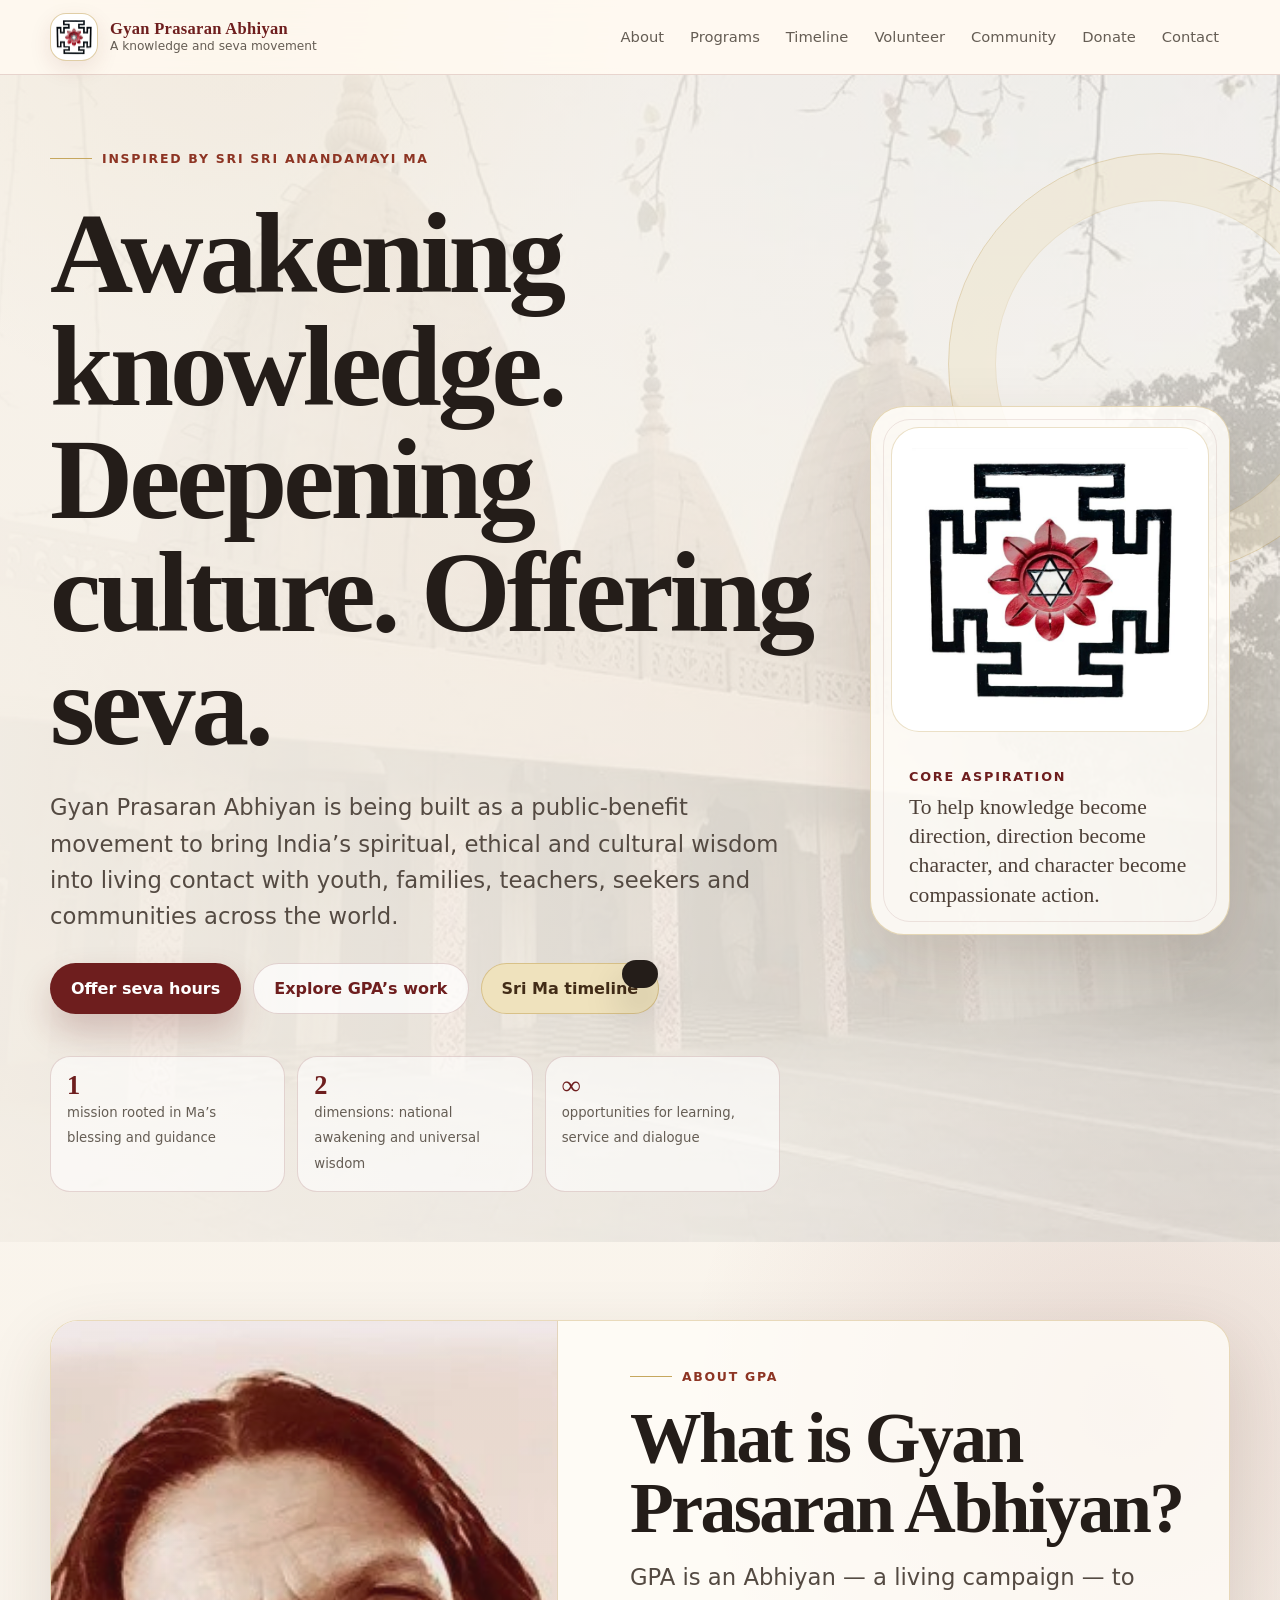
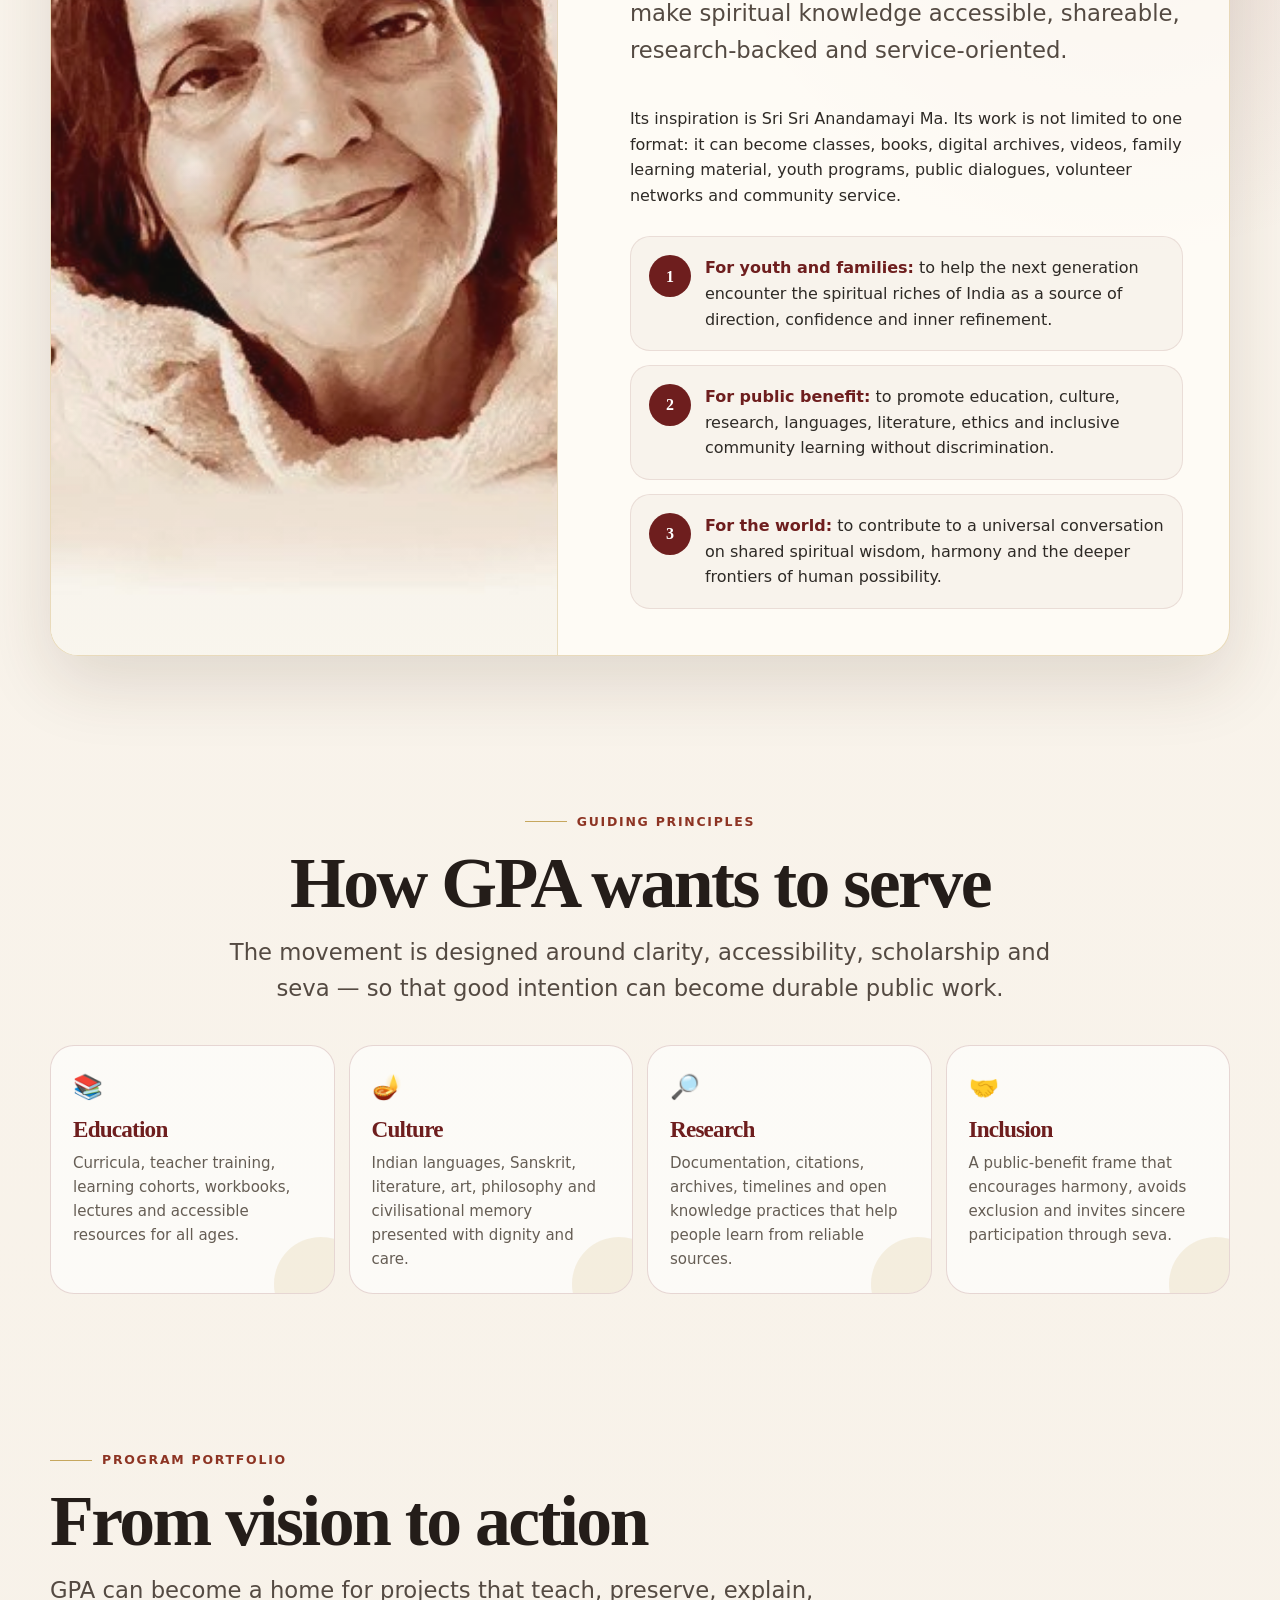
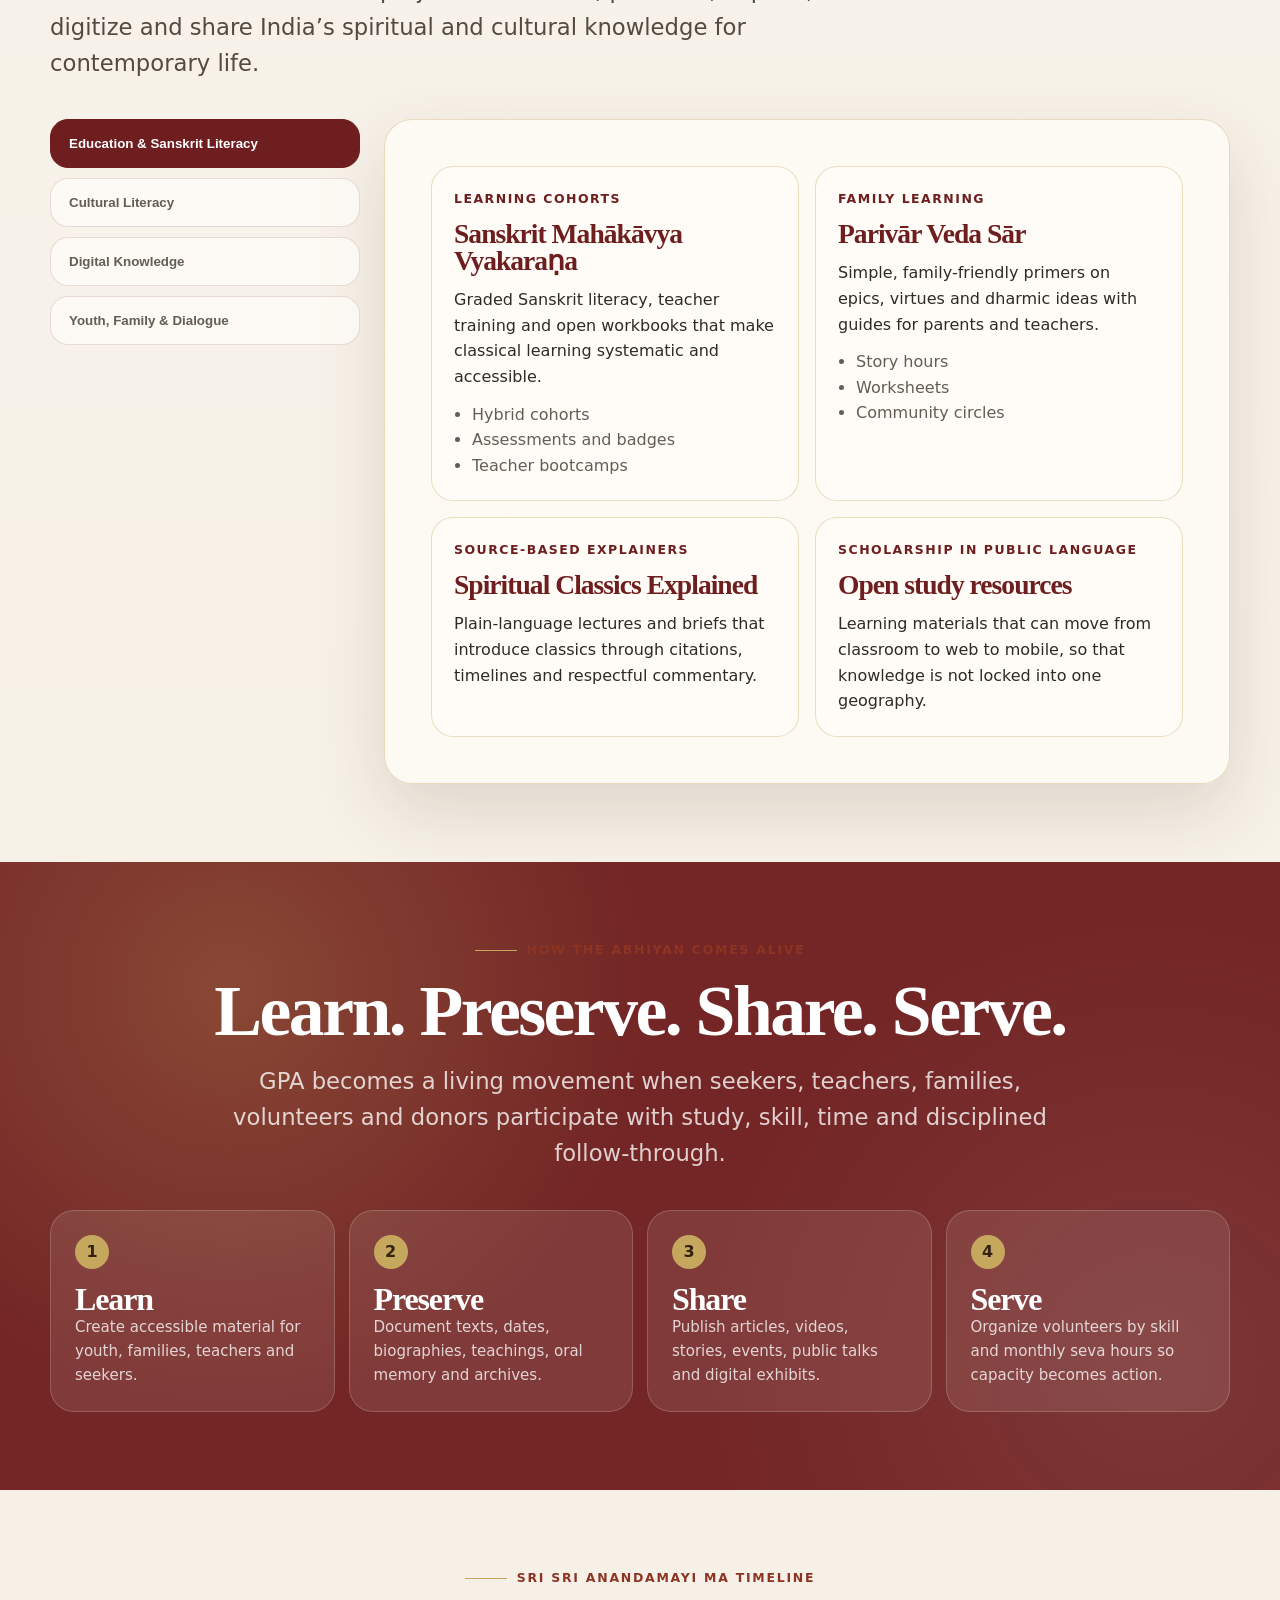
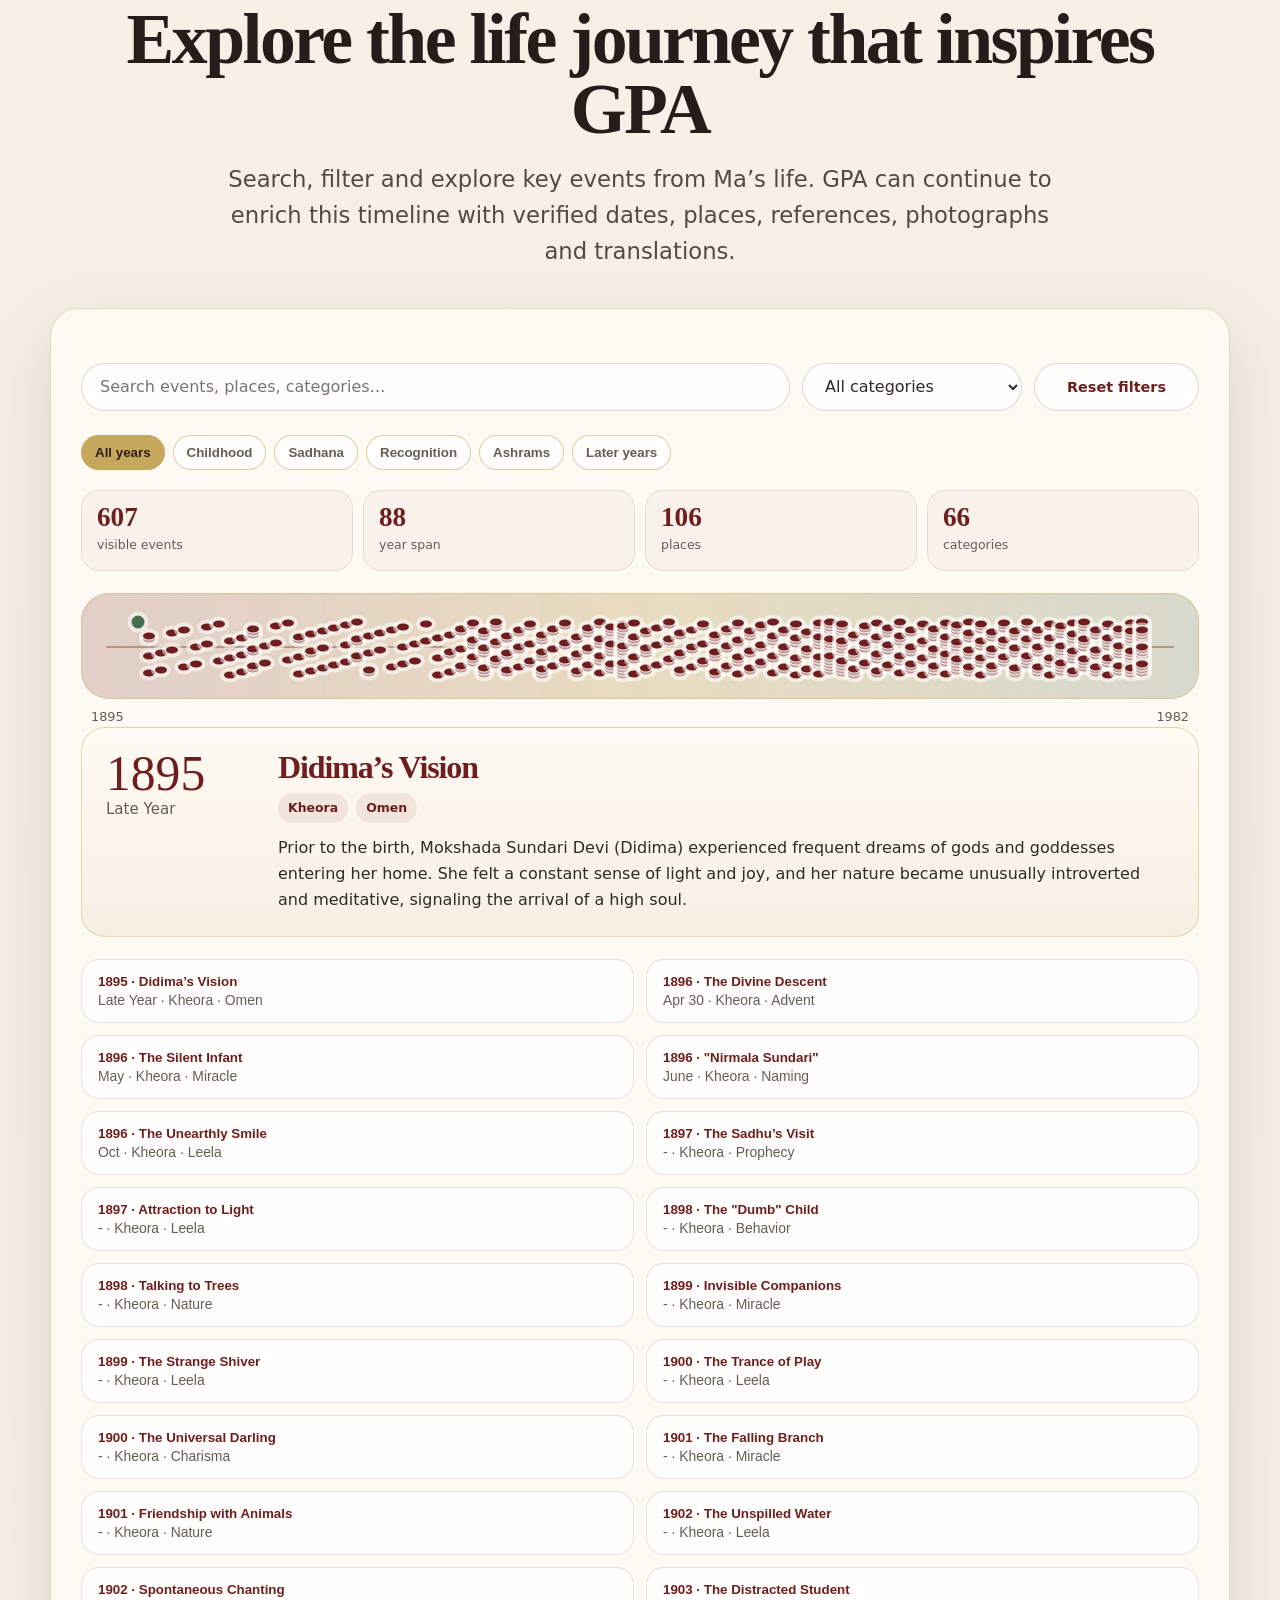
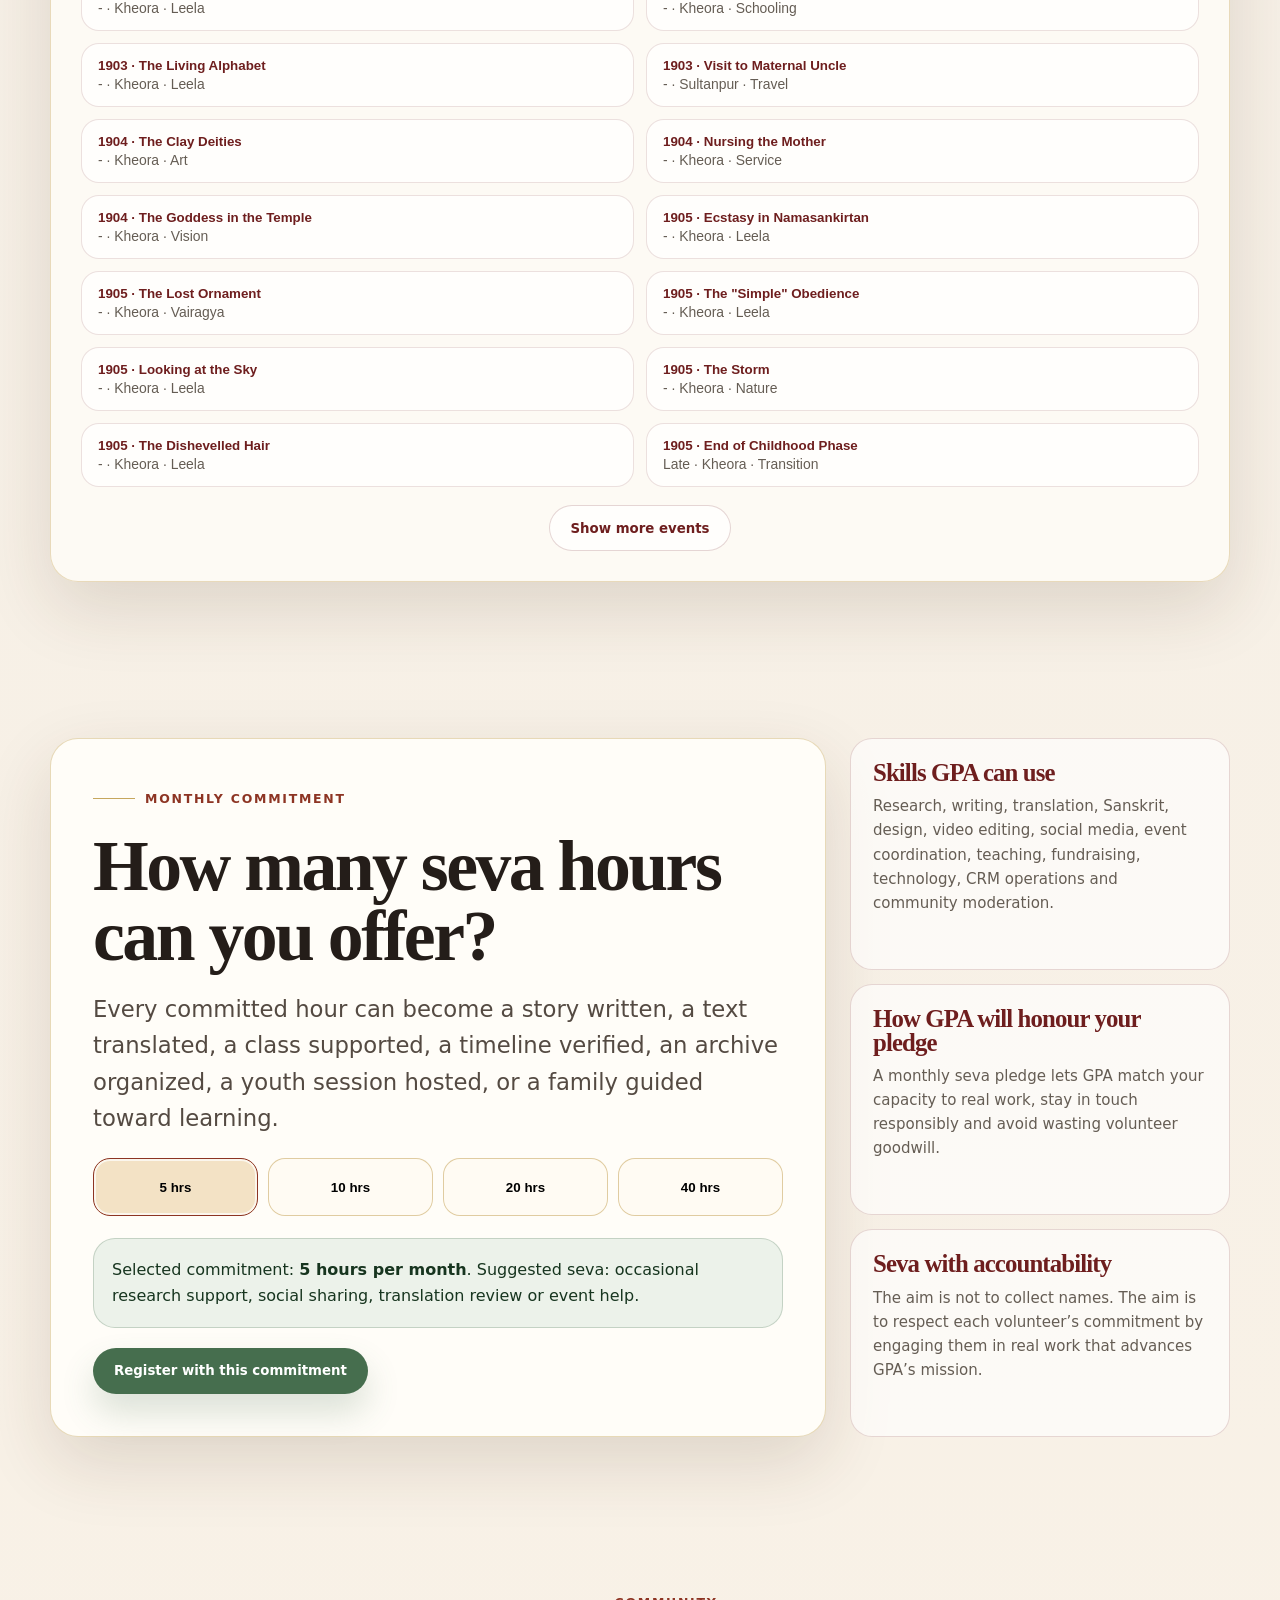
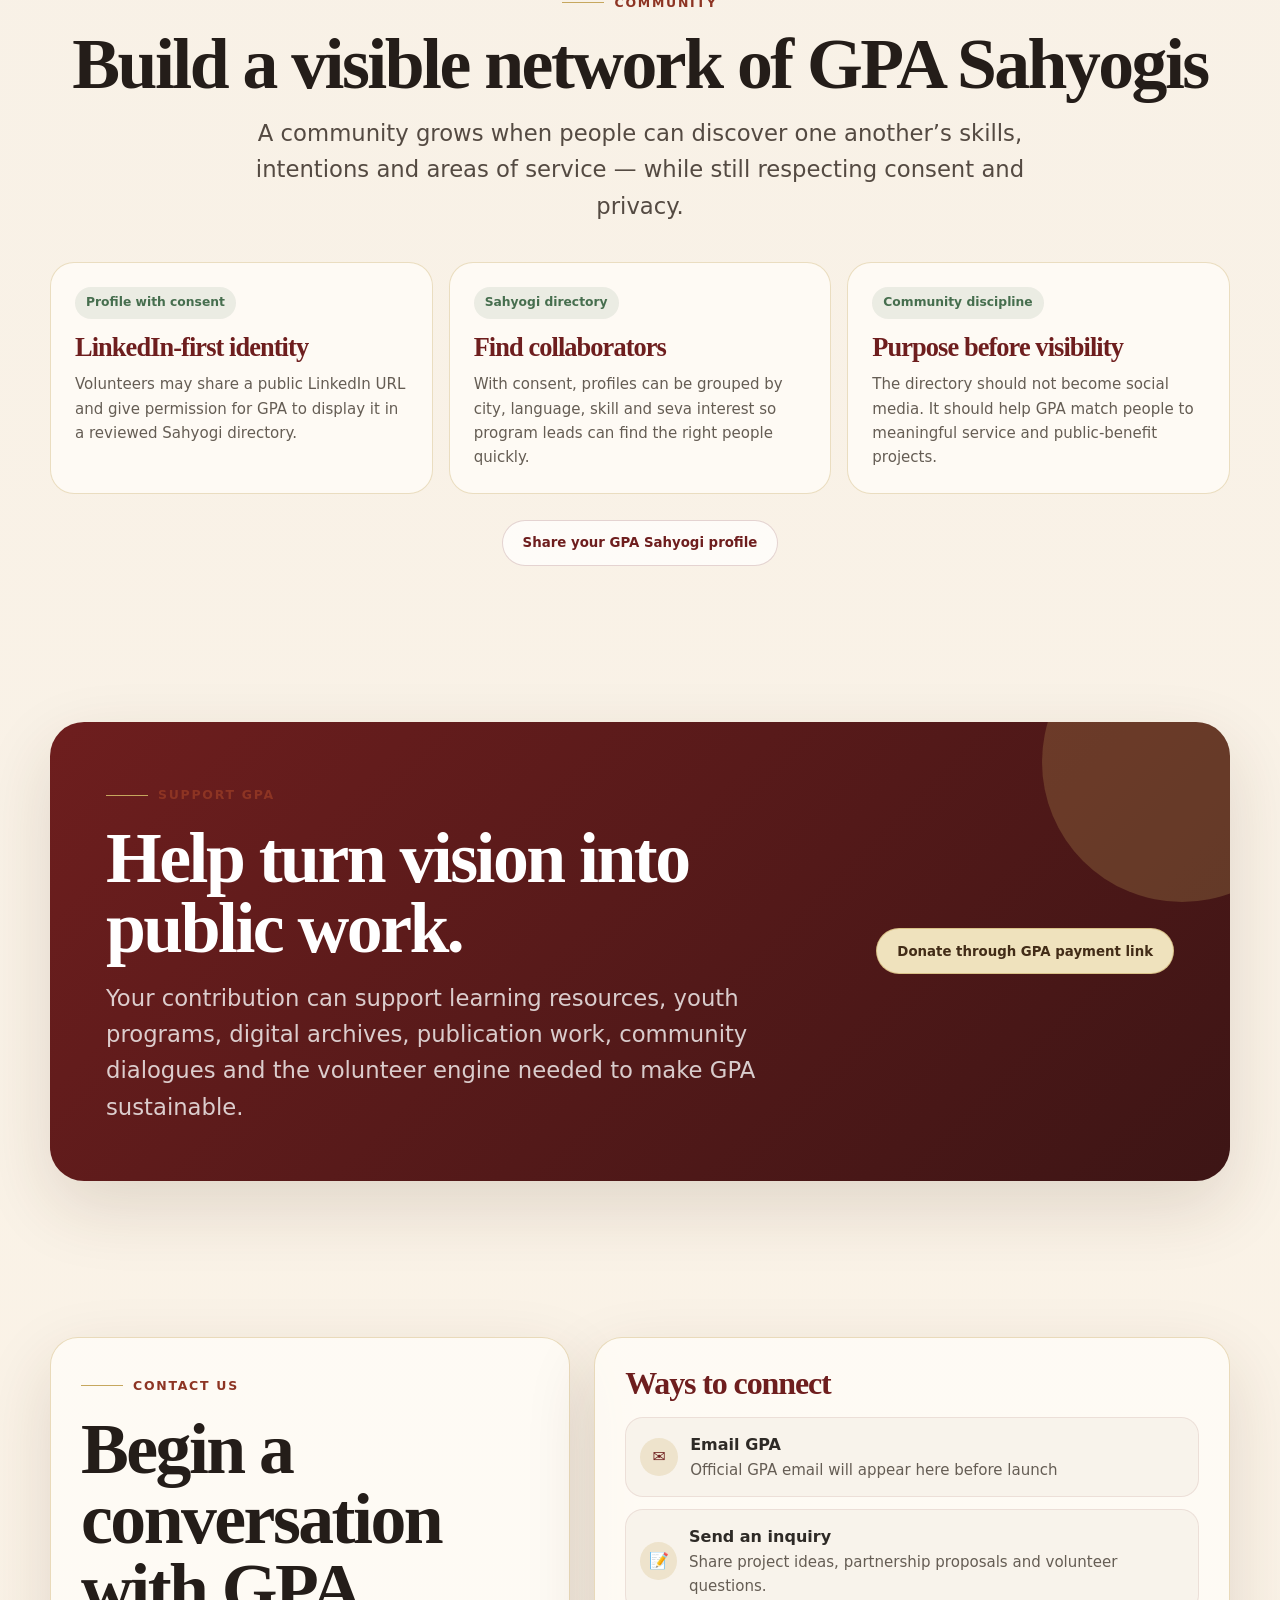
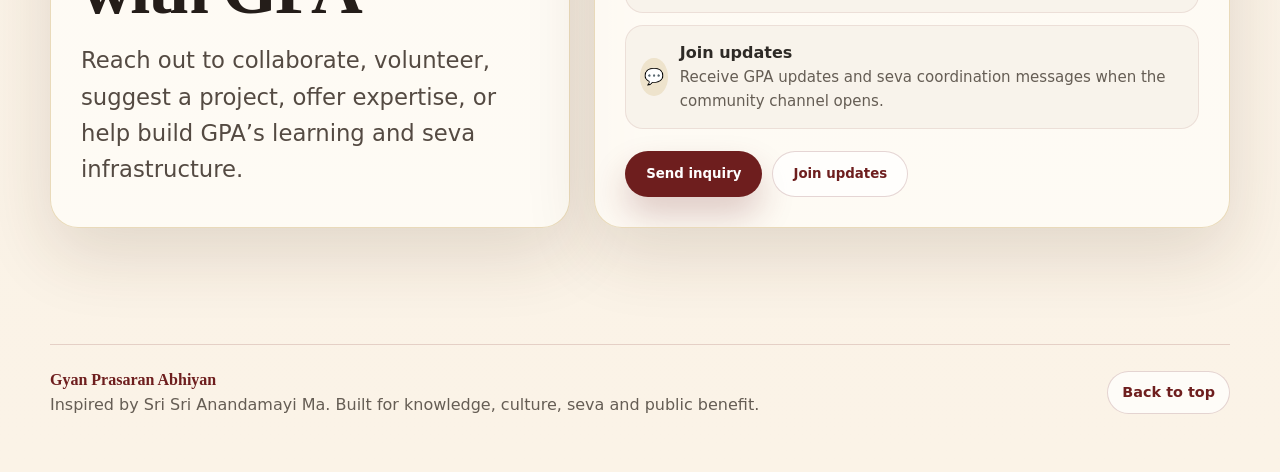
==== index.html @ d43d0a2c "Initial GPA Website" ====
<!doctype html>
<html lang="en">
<head>
<meta charset="utf-8" />
<meta name="viewport" content="width=device-width, initial-scale=1" />
<title>Gyan Prasaran Abhiyan | Knowledge, Culture & Seva</title>
<meta name="description" content="Gyan Prasaran Abhiyan is a knowledge and seva movement inspired by Sri Sri Anandamayi Ma, dedicated to youth, culture, learning, research and universally shared spiritual wisdom." />
<link rel="stylesheet" href="css/styles.css">
</head>


<script src="js/config.js"></script>
<script src="js/cms.js"></script>
<script src="js/app.js"></script>


<body>
<!--
  GPA Google Sites single-page embed.
  To wire live services, edit only GPA_CONFIG in the script near the bottom:
  - volunteerFormUrl: Zoho Form public URL
  - donationUrl: Zoho Books payment link
  - contactFormUrl: optional form URL
  - whatsappUrl: optional WhatsApp/community invite URL
  - profileFormUrl: optional GPA community profile form URL
  - timelineCsvUrl: optional published Google Sheet CSV URL with columns Year, Date (Approx), Place, Category, Event, Detailed Narrative Description
-->
<div class="gpa-site" id="top">
  <header class="topbar">
    <div class="wrap topbar-inner">
      <a class="brand" href="#top" aria-label="GPA home">
        <img class="brand-mark" src="[data-uri]" alt="GPA logo" />
        <span class="brand-copy"><strong>Gyan Prasaran Abhiyan</strong><span>A knowledge and seva movement</span></span>
      </a>
      <nav class="nav" aria-label="Page navigation">
        <a href="#about">About</a>
        <a href="#programs">Programs</a>
        <a href="#timeline">Timeline</a>
        <a href="#volunteer">Volunteer</a>
        <a href="#community">Community</a>
        <a href="#donate">Donate</a>
        <a href="#contact">Contact</a>
      </nav>
    </div>
  </header>

  <main>
    <section class="hero" aria-labelledby="hero-title">
      <div class="wrap hero-grid">
        <div class="hero-copy">
          <div class="eyebrow">Inspired by Sri Sri Anandamayi Ma</div>
          <h1 id="hero-title">Awakening knowledge. Deepening culture. Offering seva.</h1>
          <p class="lead">Gyan Prasaran Abhiyan is being built as a public-benefit movement to bring India’s spiritual, ethical and cultural wisdom into living contact with youth, families, teachers, seekers and communities across the world.</p>
          <div class="hero-actions">
            <a class="btn btn-primary" href="#volunteer">Offer seva hours</a>
            <a class="btn btn-ghost" href="#programs">Explore GPA’s work</a>
            <a class="btn btn-gold" href="#timeline">Sri Ma timeline</a>
          </div>
          <div class="hero-note" aria-label="GPA focus areas">
            <div class="metric"><strong>1</strong><span>mission rooted in Ma’s blessing and guidance</span></div>
            <div class="metric"><strong>2</strong><span>dimensions: national awakening and universal wisdom</span></div>
            <div class="metric"><strong>∞</strong><span>opportunities for learning, service and dialogue</span></div>
          </div>
        </div>
        <aside class="hero-card" aria-label="GPA emblem and mission note">
          <div class="logo-display"><img src="[data-uri]" alt="GPA emblem" /></div>
          <p class="quote"><span>Core aspiration</span>To help knowledge become direction, direction become character, and character become compassionate action.</p>
        </aside>
      </div>
    </section>

    <section id="about">
      <div class="wrap cream-card about-grid">
        <div class="portrait-panel"><img src="[data-uri]" alt="Sri Sri Anandamayi Ma" /></div>
        <div class="panel">
          <div class="section-head">
            <div class="eyebrow">About GPA</div>
            <h2>What is Gyan Prasaran Abhiyan?</h2>
            <p class="lead">GPA is an Abhiyan — a living campaign — to make spiritual knowledge accessible, shareable, research-backed and service-oriented.</p>
          </div>
          <p>Its inspiration is Sri Sri Anandamayi Ma. Its work is not limited to one format: it can become classes, books, digital archives, videos, family learning material, youth programs, public dialogues, volunteer networks and community service.</p>
          <div class="mission-list">
            <div class="mission-item"><div class="round-no">1</div><p><b>For youth and families:</b> to help the next generation encounter the spiritual riches of India as a source of direction, confidence and inner refinement.</p></div>
            <div class="mission-item"><div class="round-no">2</div><p><b>For public benefit:</b> to promote education, culture, research, languages, literature, ethics and inclusive community learning without discrimination.</p></div>
            <div class="mission-item"><div class="round-no">3</div><p><b>For the world:</b> to contribute to a universal conversation on shared spiritual wisdom, harmony and the deeper frontiers of human possibility.</p></div>
          </div>
        </div>
      </div>
    </section>

    <section id="principles">
      <div class="wrap">
        <div class="section-head center">
          <div class="eyebrow">Guiding principles</div>
          <h2>How GPA wants to serve</h2>
          <p class="lead">The movement is designed around clarity, accessibility, scholarship and seva — so that good intention can become durable public work.</p>
        </div>
        <div class="principles">
          <article class="principle"><div class="icon">📚</div><h3>Education</h3><p class="small">Curricula, teacher training, learning cohorts, workbooks, lectures and accessible resources for all ages.</p></article>
          <article class="principle"><div class="icon">🪔</div><h3>Culture</h3><p class="small">Indian languages, Sanskrit, literature, art, philosophy and civilisational memory presented with dignity and care.</p></article>
          <article class="principle"><div class="icon">🔎</div><h3>Research</h3><p class="small">Documentation, citations, archives, timelines and open knowledge practices that help people learn from reliable sources.</p></article>
          <article class="principle"><div class="icon">🤝</div><h3>Inclusion</h3><p class="small">A public-benefit frame that encourages harmony, avoids exclusion and invites sincere participation through seva.</p></article>
        </div>
      </div>
    </section>

    <section id="programs">
      <div class="wrap">
        <div class="section-head">
          <div class="eyebrow">Program portfolio</div>
          <h2>From vision to action</h2>
          <p class="lead">GPA can become a home for projects that teach, preserve, explain, digitize and share India’s spiritual and cultural knowledge for contemporary life.</p>
        </div>
        <div class="program-shell">
          <div class="program-tabs" role="tablist" aria-label="Program categories">
            <button class="program-tab active" data-program="education" role="tab">Education & Sanskrit Literacy</button>
            <button class="program-tab" data-program="culture" role="tab">Cultural Literacy</button>
            <button class="program-tab" data-program="digital" role="tab">Digital Knowledge</button>
            <button class="program-tab" data-program="youth" role="tab">Youth, Family & Dialogue</button>
          </div>
          <div class="program-content cream-card panel">
            <div class="program-category active" data-panel="education">
              <div class="program-grid">
                <article class="program-card"><span class="tag">Learning cohorts</span><h3>Sanskrit Mahākāvya Vyakaraṇa</h3><p>Graded Sanskrit literacy, teacher training and open workbooks that make classical learning systematic and accessible.</p><ul><li>Hybrid cohorts</li><li>Assessments and badges</li><li>Teacher bootcamps</li></ul></article>
                <article class="program-card"><span class="tag">Family learning</span><h3>Parivār Veda Sār</h3><p>Simple, family-friendly primers on epics, virtues and dharmic ideas with guides for parents and teachers.</p><ul><li>Story hours</li><li>Worksheets</li><li>Community circles</li></ul></article>
                <article class="program-card"><span class="tag">Source-based explainers</span><h3>Spiritual Classics Explained</h3><p>Plain-language lectures and briefs that introduce classics through citations, timelines and respectful commentary.</p></article>
                <article class="program-card"><span class="tag">Scholarship in public language</span><h3>Open study resources</h3><p>Learning materials that can move from classroom to web to mobile, so that knowledge is not locked into one geography.</p></article>
              </div>
            </div>
            <div class="program-category" data-panel="culture">
              <div class="program-grid">
                <article class="program-card"><span class="tag">Clarity</span><h3>Saral Sanātan Darśan</h3><p>Micro-articles, FAQs and Q&A formats that answer common questions with balance, sources and readability.</p></article>
                <article class="program-card"><span class="tag">Short-form media</span><h3>Truth Bites</h3><p>Brief videos on ethics, language, culture and lived wisdom, designed for young audiences and social sharing.</p></article>
                <article class="program-card"><span class="tag">Comparative understanding</span><h3>Pilgrim Soul & Two Cradles</h3><p>Essays, talks and roundtables that explore shared values and the universal spiritual quest.</p></article>
                <article class="program-card"><span class="tag">Civilisational memory</span><h3>India TOTS</h3><p>A biographical index of spiritual and cultural exemplars across eras, with timelines and relationship maps.</p></article>
              </div>
            </div>
            <div class="program-category" data-panel="digital">
              <div class="program-grid">
                <article class="program-card"><span class="tag">Calendar knowledge</span><h3>Hindu Dates</h3><p>A public calendar of important dates, birth anniversaries and observances, with citations and shareable feeds.</p></article>
                <article class="program-card"><span class="tag">Archive</span><h3>Mā Upadeśa Digital Archive</h3><p>A rights-respecting digital archive for photos, texts, talks and curated exhibits connected to Ma’s teachings.</p></article>
                <article class="program-card"><span class="tag">Open discovery</span><h3>Searchable knowledge base</h3><p>A long-term digital platform where users can search lessons, profiles, dates, audio, video and references.</p></article>
                <article class="program-card"><span class="tag">Accessibility</span><h3>Multiformat publishing</h3><p>Print, digital, audio, video and mobile-first material so learners can engage according to need and context.</p></article>
              </div>
            </div>
            <div class="program-category" data-panel="youth">
              <div class="program-grid">
                <article class="program-card"><span class="tag">Children & youth</span><h3>Bistar Kahānī</h3><p>Values-based bedtime stories, comics, read-aloud sessions and audio content for young minds.</p></article>
                <article class="program-card"><span class="tag">Public harmony</span><h3>Shared Values Dialogues</h3><p>Respectful community conversations, listening circles and inclusive dialogue on ethics and shared human aspirations.</p></article>
                <article class="program-card"><span class="tag">Dignity</span><h3>Swatantra Nāmāvali</h3><p>A dignity-first initiative combining research, counselling pathways and community support.</p></article>
                <article class="program-card"><span class="tag">Seva network</span><h3>GPA Sahyogis</h3><p>A volunteer community that converts committed hours into research, learning, outreach, events and support work.</p></article>
              </div>
            </div>
          </div>
        </div>
      </div>
    </section>

    <section class="pathway" aria-labelledby="pathway-title">
      <div class="wrap">
        <div class="section-head center">
          <div class="eyebrow">How the Abhiyan comes alive</div>
          <h2 id="pathway-title">Learn. Preserve. Share. Serve.</h2>
          <p class="lead">GPA becomes a living movement when seekers, teachers, families, volunteers and donors participate with study, skill, time and disciplined follow-through.</p>
        </div>
        <div class="flow">
          <article class="flow-step"><b>1</b><h3>Learn</h3><p class="small">Create accessible material for youth, families, teachers and seekers.</p></article>
          <article class="flow-step"><b>2</b><h3>Preserve</h3><p class="small">Document texts, dates, biographies, teachings, oral memory and archives.</p></article>
          <article class="flow-step"><b>3</b><h3>Share</h3><p class="small">Publish articles, videos, stories, events, public talks and digital exhibits.</p></article>
          <article class="flow-step"><b>4</b><h3>Serve</h3><p class="small">Organize volunteers by skill and monthly seva hours so capacity becomes action.</p></article>
        </div>
      </div>
    </section>

    <section id="timeline">
      <div class="wrap">
        <div class="section-head center">
          <div class="eyebrow">Sri Sri Anandamayi Ma timeline</div>
          <h2>Explore the life journey that inspires GPA</h2>
          <p class="lead">Search, filter and explore key events from Ma’s life. GPA can continue to enrich this timeline with verified dates, places, references, photographs and translations.</p>
        </div>
        <div class="cream-card timeline-card">
          <div class="timeline-toolbar">
            <input class="field" id="timelineSearch" type="search" placeholder="Search events, places, categories…" aria-label="Search timeline" />
            <select id="timelineCategory" aria-label="Filter timeline by category"><option value="all">All categories</option></select>
            <button class="btn btn-ghost btn-small" id="resetTimeline" type="button">Reset filters</button>
          </div>
          <div class="periods" aria-label="Timeline periods">
            <button class="chip active" data-period="all">All years</button>
            <button class="chip" data-period="1895-1908">Childhood</button>
            <button class="chip" data-period="1909-1926">Sadhana</button>
            <button class="chip" data-period="1927-1940">Recognition</button>
            <button class="chip" data-period="1941-1960">Ashrams</button>
            <button class="chip" data-period="1961-1982">Later years</button>
          </div>
          <div class="timeline-stats">
            <div class="stat"><b id="statEvents">0</b><span>visible events</span></div>
            <div class="stat"><b id="statYears">—</b><span>year span</span></div>
            <div class="stat"><b id="statPlaces">0</b><span>places</span></div>
            <div class="stat"><b id="statCategories">0</b><span>categories</span></div>
          </div>
          <div class="timeline-rail" id="timelineRail" aria-label="Visual timeline rail"></div>
          <div class="year-labels"><span id="minYearLabel">1895</span><span id="maxYearLabel">1982</span></div>
          <div class="selected-event" id="selectedEvent" aria-live="polite"></div>
          <div class="event-list" id="eventList"></div>
          <div class="more-row"><button class="btn btn-ghost" id="showMoreEvents" type="button">Show more events</button></div>
        </div>
      </div>
    </section>

    <section id="volunteer">
      <div class="wrap seva-grid">
        <div class="seva-widget">
          <div class="eyebrow">Monthly commitment</div>
          <h2 style="margin-top:22px;">How many seva hours can you offer?</h2>
          <p class="lead" style="margin-top:20px;">Every committed hour can become a story written, a text translated, a class supported, a timeline verified, an archive organized, a youth session hosted, or a family guided toward learning.</p>
          <div class="hour-buttons" role="group" aria-label="Choose monthly seva hours">
            <button class="hour-btn active" data-hours="5">5 hrs</button>
            <button class="hour-btn" data-hours="10">10 hrs</button>
            <button class="hour-btn" data-hours="20">20 hrs</button>
            <button class="hour-btn" data-hours="40">40 hrs</button>
          </div>
          <div class="commitment-result" id="commitmentResult">Selected commitment: <b>5 hours per month</b>. Suggested seva: occasional research support, social sharing, translation review or event help.</div>
          <button class="btn btn-green" id="registerWithCommitment" type="button">Register with this commitment</button>
        </div>
        <aside class="seva-side">
          <div class="mini"><h3>Skills GPA can use</h3><p class="small">Research, writing, translation, Sanskrit, design, video editing, social media, event coordination, teaching, fundraising, technology, CRM operations and community moderation.</p></div>
          <div class="mini"><h3>How GPA will honour your pledge</h3><p class="small">A monthly seva pledge lets GPA match your capacity to real work, stay in touch responsibly and avoid wasting volunteer goodwill.</p></div>
          <div class="mini"><h3>Seva with accountability</h3><p class="small">The aim is not to collect names. The aim is to respect each volunteer’s commitment by engaging them in real work that advances GPA’s mission.</p></div>
        </aside>
      </div>
    </section>

    <section id="community">
      <div class="wrap">
        <div class="section-head center">
          <div class="eyebrow">Community</div>
          <h2>Build a visible network of GPA Sahyogis</h2>
          <p class="lead">A community grows when people can discover one another’s skills, intentions and areas of service — while still respecting consent and privacy.</p>
        </div>
        <div class="community-grid">
          <article class="community-card"><span class="badge">Profile with consent</span><h3>LinkedIn-first identity</h3><p class="small">Volunteers may share a public LinkedIn URL and give permission for GPA to display it in a reviewed Sahyogi directory.</p></article>
          <article class="community-card"><span class="badge">Sahyogi directory</span><h3>Find collaborators</h3><p class="small">With consent, profiles can be grouped by city, language, skill and seva interest so program leads can find the right people quickly.</p></article>
          <article class="community-card"><span class="badge">Community discipline</span><h3>Purpose before visibility</h3><p class="small">The directory should not become social media. It should help GPA match people to meaningful service and public-benefit projects.</p></article>
        </div>
        <div style="text-align:center; margin-top:26px;"><button class="btn btn-ghost" id="createProfile" type="button">Share your GPA Sahyogi profile</button></div>
      </div>
    </section>

    <section id="donate">
      <div class="wrap">
        <div class="donate-band">
          <div>
            <div class="eyebrow">Support GPA</div>
            <h2 style="margin-top:18px;">Help turn vision into public work.</h2>
            <p class="lead" style="margin-top:16px;">Your contribution can support learning resources, youth programs, digital archives, publication work, community dialogues and the volunteer engine needed to make GPA sustainable.</p>
          </div>
          <button class="btn btn-gold" id="donateButton" type="button">Donate through GPA payment link</button>
        </div>
      </div>
    </section>

    <section id="contact">
      <div class="wrap contact-grid">
        <div class="cream-card contact-card">
          <div class="eyebrow">Contact us</div>
          <h2 style="margin-top:18px;">Begin a conversation with GPA</h2>
          <p class="lead" style="margin-top:18px;">Reach out to collaborate, volunteer, suggest a project, offer expertise, or help build GPA’s learning and seva infrastructure.</p>
        </div>
        <div class="cream-card contact-card">
          <h3>Ways to connect</h3>
          <div class="contact-list">
            <div class="contact-item"><div class="contact-icon">✉</div><div><b>Email GPA</b><div class="small" id="contactEmailLabel">Official GPA email will appear here before launch</div></div></div>
            <div class="contact-item"><div class="contact-icon">📝</div><div><b>Send an inquiry</b><div class="small">Share project ideas, partnership proposals and volunteer questions.</div></div></div>
            <div class="contact-item"><div class="contact-icon">💬</div><div><b>Join updates</b><div class="small">Receive GPA updates and seva coordination messages when the community channel opens.</div></div></div>
          </div>
          <div style="display:flex; gap:10px; flex-wrap:wrap; margin-top:22px;">
            <button class="btn btn-primary" id="contactButton" type="button">Send inquiry</button>
            <button class="btn btn-ghost" id="whatsappButton" type="button">Join updates</button>
          </div>
        </div>
      </div>
    </section>
  </main>

  <footer>
    <div class="wrap footer-inner">
      <div><strong>Gyan Prasaran Abhiyan</strong><br><span>Inspired by Sri Sri Anandamayi Ma. Built for knowledge, culture, seva and public benefit.</span></div>
      <a href="#top" class="btn btn-ghost btn-small">Back to top</a>
    </div>
  </footer>
</div>
<div class="toast" id="toast" role="status" aria-live="polite"></div>
<script id="gpaTimelineData" type="application/json">[{"id":1,"year":1895,"date":"Late Year","place":"Kheora","category":"Omen","title":"Didima’s Vision","text":"Prior to the birth, Mokshada Sundari Devi (Didima) experienced frequent dreams of gods and goddesses entering her home. She felt a constant sense of light and joy, and her nature became unusually introverted and meditative, signaling the arrival of a high soul."},{"id":2,"year":1896,"date":"Apr 30","place":"Kheora","category":"Advent","title":"The Divine Descent","text":"At approximately 3:45 AM, on the auspicious night of Kheora Kali Puja, Nirmala Sundari Devi was born. Though the pre-dawn sky was overcast with storm clouds, neighbors and the midwife reported a strange, self-luminous glow that illuminated the humble thatched hut at the moment of her birth."},{"id":3,"year":1896,"date":"May","place":"Kheora","category":"Miracle","title":"The Silent Infant","text":"The newborn defied all medical expectations by not uttering a single cry at birth. She remained perfectly calm, her eyes wide open and alert, gazing at the world with a look of ancient wisdom and absolute peace. The midwife was baffled by this silence."},{"id":4,"year":1896,"date":"June","place":"Kheora","category":"Naming","title":"\"Nirmala Sundari\"","text":"The child was named Nirmala Sundari Devi, meaning \"Immaculate Beauty.\" The name was prophetic, as she grew up to be physically beautiful and spiritually untainted by the world."},{"id":5,"year":1896,"date":"Oct","place":"Kheora","category":"Leela","title":"The Unearthly Smile","text":"As an infant, she possessed a radiant smile that would remain fixed on her face for hours. Even when wet or hungry, the smile did not fade. It was not a reaction to external stimuli but a reflection of an internal, unbroken state of bliss (Ananda)."},{"id":6,"year":1897,"date":"-","place":"Kheora","category":"Prophecy","title":"The Sadhu’s Visit","text":"A majestic, wandering Sadhu visited the home. Upon seeing the infant Nirmala, he stood transfixed. He turned to her mother and prophesied, \"This is the Mother of the World. You will not be able to keep her confined to a domestic life; she belongs to the universe.\""},{"id":7,"year":1897,"date":"-","place":"Kheora","category":"Leela","title":"Attraction to Light","text":"Unlike ordinary children drawn to toys, the infant Nirmala was fascinated by light. She would stare unblinkingly at the sun or the oil lamp flame, her eyes reflecting the light without tearing or blinking, absorbed in the element of Fire."},{"id":8,"year":1898,"date":"-","place":"Kheora","category":"Behavior","title":"The \"Dumb\" Child","text":"Because she spoke very little and seemed indifferent to the usual demands of hunger and thirst, some neighbors whispered that the child might be mute or slow-witted. In reality, she was resting in a state of Sat-Chit-Ananda, engaging with the world only when necessary."},{"id":9,"year":1898,"date":"-","place":"Kheora","category":"Nature","title":"Talking to Trees","text":"She was often observed standing alone in the garden, conversing with trees and plants. She later revealed that she saw the trees as living personalities who waved their branches to welcome her and spoke to her in a language of silence."},{"id":10,"year":1899,"date":"-","place":"Kheora","category":"Miracle","title":"Invisible Companions","text":"The young child spoke of \"figures of light\" and \"glittering entities\" that accompanied her when she walked alone. She treated these divine visions as matter-of-factly as her human playmates, seeing no division between the physical and subtle worlds."},{"id":11,"year":1899,"date":"-","place":"Kheora","category":"Leela","title":"The Strange Shiver","text":"During village Kirtans (devotional singing), her body would sometimes freeze or shiver violently. Her parents worried it was a physical illness, not realizing it was the early manifestation of Sattvic Bhava (spiritual ecstasy) responding to the Holy Name."},{"id":12,"year":1900,"date":"-","place":"Kheora","category":"Leela","title":"The Trance of Play","text":"While playing with dolls or mud, she would suddenly stop mid-motion. Her body would become rigid, her gaze fixed on the vast sky. She would remain in this catatonic state of absorption for long periods until shaken out of it by a relative."},{"id":13,"year":1900,"date":"-","place":"Kheora","category":"Charisma","title":"The Universal Darling","text":"Despite her reticence, she was the darling of the village. Muslim neighbors and Caste Hindus alike felt an irresistible pull to hold her. She went to everyone’s lap without hesitation, dissolving social and religious barriers simply by her presence."},{"id":14,"year":1901,"date":"-","place":"Kheora","category":"Miracle","title":"The Falling Branch","text":"While she was playing under a tree, a heavy branch snapped and crashed down. Miraculously, the branches landed around her, forming a protective cage without a single leaf touching her body. She remained seated, unafraid and smiling, protected by an invisible grace."},{"id":15,"year":1901,"date":"-","place":"Kheora","category":"Nature","title":"Friendship with Animals","text":"She showed a total absence of fear regarding wild animals. She would walk through tall grass known to hide snakes. Once, a cobra crossed her path; she stood still and watched it with affection, and the snake passed by without aggression."},{"id":16,"year":1902,"date":"-","place":"Kheora","category":"Leela","title":"The Unspilled Water","text":"She began helping with household chores. Villagers noticed her carrying heavy pitchers of water with effortless grace. On one occasion, a pitcher fell from her hands but, defying physics, it rolled on the ground without breaking or spilling a drop."},{"id":17,"year":1902,"date":"-","place":"Kheora","category":"Leela","title":"Spontaneous Chanting","text":"Without any instruction, she was heard chanting names of God—Hari, Rama, Krishna—to herself. The melodies were unique, not heard in the village before, springing from an internal source of sound (Anahata Nada)."},{"id":18,"year":1903,"date":"-","place":"Kheora","category":"Schooling","title":"The Distracted Student","text":"She was enrolled in the village Lower Primary School. She would often gaze out the window, watching the play of nature. When the teacher called on her, however, she would instantly answer correctly, baffling the instructors who thought she wasn't listening."},{"id":19,"year":1903,"date":"-","place":"Kheora","category":"Leela","title":"The Living Alphabet","text":"She later described that when she looked at the printed letters in her schoolbook, she did not see ink on paper; she saw them as living deities and sonic forms dancing before her eyes."},{"id":20,"year":1903,"date":"-","place":"Sultanpur","category":"Travel","title":"Visit to Maternal Uncle","text":"She visited her maternal uncle in Sultanpur. Her aunt noted her strange ability to work tirelessly without food. Nirmala would often forget to eat unless fed, yet her energy levels never dipped, sustained by a hidden source."},{"id":21,"year":1904,"date":"-","place":"Kheora","category":"Art","title":"The Clay Deities","text":"She began molding clay images of gods and goddesses. Without any training in sculpture, her small hands created idols of surprising symmetry and beauty. She would then worship these images with intense devotion."},{"id":22,"year":1904,"date":"-","place":"Kheora","category":"Service","title":"Nursing the Mother","text":"When Didima (her mother) fell ill, the young child Nirmala took over the household. She nursed her mother with a maturity and efficiency far beyond her years, cooking and cleaning with perfect precision."},{"id":23,"year":1904,"date":"-","place":"Kheora","category":"Vision","title":"The Goddess in the Temple","text":"She accompanied her mother to a local Kali temple. While others bowed to the stone idol, Nirmala saw the Goddess Kali standing alive, breathing and smiling. She later asked, \"Why do you worship the stone when She is standing right there?\""},{"id":24,"year":1905,"date":"-","place":"Kheora","category":"Leela","title":"Ecstasy in Namasankirtan","text":"During a loud village Namasankirtan, she fell to the ground in a state of semi-consciousness. Her body turned cold, yet radiated heat from the crown of her head. This was one of the first public displays of her high spiritual state."},{"id":25,"year":1905,"date":"-","place":"Kheora","category":"Vairagya","title":"The Lost Ornament","text":"She lost a gold ornament while playing. While the family panicked and searched frantically, she remained completely unconcerned, displaying an innate Vairagya (detachment) from material wealth that would characterize her entire life."},{"id":26,"year":1905,"date":"-","place":"Kheora","category":"Leela","title":"The \"Simple\" Obedience","text":"Her obedience was literal and absolute. If told to \"sit here,\" she would sit for hours until told to \"get up.\" This was not stupidity, but a total suspension of the egoic will (kheyala), allowing the Divine Will to direct her movements."},{"id":27,"year":1905,"date":"-","place":"Kheora","category":"Leela","title":"Looking at the Sky","text":"She was frequently found lying on her back in the open fields, gazing into the depths of the blue sky. She felt an oneness with the expansive void, often losing awareness of her physical body in these moments of communion."},{"id":28,"year":1905,"date":"-","place":"Kheora","category":"Nature","title":"The Storm","text":"During a violent tropical storm, when others ran for cover, she stood on the porch, clapping her hands and laughing, delighting in the thunder and lightning as a play of the Cosmic Shakti."},{"id":29,"year":1905,"date":"-","place":"Kheora","category":"Leela","title":"The Dishevelled Hair","text":"Unlike other girls who were groomed to look neat, she often let her hair run wild. When combed, it would naturally tangle into matted locks (jata), reminiscent of Lord Shiva, hinting at her ascetic nature."},{"id":30,"year":1905,"date":"Late","place":"Kheora","category":"Transition","title":"End of Childhood Phase","text":"By the end of this decade, the villagers began to realize Nirmala was not just a \"good child\" but something \"other.\" Her parents began discussing her marriage, setting the stage for the next phase of her Lila as the Silent Householder."},{"id":31,"year":1906,"date":"-","place":"Kheora","category":"Education","title":"End of Schooling","text":"Her formal education, which had been sporadic, came to a natural halt. Though she attended the village school for barely two years, her teachers were often startled by her ability to read difficult passages fluently after just a glance, despite her habitual dreamy inattentiveness."},{"id":32,"year":1906,"date":"-","place":"Kheora","category":"Leela","title":"Literal Obedience","text":"She began displaying a behavior of absolute, literal obedience. If her mother told her to \"keep watching the milk,\" she would stare at the boiling milk even as it spilled over and burnt, not moving a muscle, because the instruction was to \"watch,\" not \"take it off.\""},{"id":33,"year":1907,"date":"-","place":"Kheora","category":"Social","title":"The \"Simpleton\"","text":"Because of her literal obedience and lack of worldly cunning, neighbors began to label her a \"simpleton\" or even slightly retarded. She never defended herself, resting content in a state of inner silence that the world mistook for stupidity."},{"id":34,"year":1907,"date":"-","place":"Kheora","category":"Leela","title":"Trance with the Broom","text":"Once, while sweeping the courtyard, she suddenly froze. She stood bent over with the broom in her hand for a long time, statue-like, oblivious to the world, until someone shook her back to normal consciousness."},{"id":35,"year":1908,"date":"-","place":"Kheora","category":"Life Event","title":"Marriage Negotiations","text":"Her parents began seeking a groom. Nirmala remained completely indifferent to the discussions of her future, watching the proceedings as a detached witness, as if they were discussing a doll."},{"id":36,"year":1908,"date":"-","place":"Sultanpur","category":"Travel","title":"Visit to Uncle","text":"She visited her maternal uncle's home. Her aunt noticed that Nirmala could work for hours without food or rest, never asking for anything, yet never looking tired. Her face always retained a fresh, luminous quality."},{"id":37,"year":1909,"date":"Feb 7","place":"Kheora","category":"Marriage","title":"The Wedding","text":"The wedding took place in Kheora. The groom was Ramani Mohan Chakrabarti (later Bholanath) of Vikrampur. During the ceremony, while other brides cried, Nirmala laughed and looked around with bright eyes, prompting elders to pull her veil down to hide her \"inauspicious\" joy."},{"id":38,"year":1909,"date":"Feb","place":"Kheora","category":"Departure","title":"The Palanquin Ride","text":"As she left her father’s home in a palanquin, she did not weep. She watched the changing scenery with interest. She later said, \"As I saw my father crying, I felt I should cry too, but the tears would not come. I only felt a deep peace.\""},{"id":39,"year":1909,"date":"Feb","place":"Sripur","category":"Travel","title":"Brief Visit to In-Laws","text":"She was taken briefly to Sripur, where Bholanath’s brother lived. However, as she was too young (approx. 13) to assume household duties, she was sent back to her parents' home in Kheora for one year, a custom known as Roana."},{"id":40,"year":1909,"date":"Late","place":"Kheora","category":"Leela","title":"The Post-Marriage Year","text":"Back in Kheora, she resumed her life as a daughter, but a subtle change had occurred. She became more introverted, often sitting by the pond for hours, gazing at her reflection or the water, seeing the One in the many."},{"id":41,"year":1910,"date":"-","place":"Sripur","category":"Travel","title":"Move to Sripur","text":"She permanently left Kheora to live in Sripur at the home of Revati Mohan (Bholanath’s eldest brother). Since Bholanath was working elsewhere, she lived as a dependent in a large joint family."},{"id":42,"year":1910,"date":"-","place":"Sripur","category":"Seva","title":"The Hard Life","text":"Her life became one of rigorous domestic labor. She cooked, cleaned, and scrubbed utensils for a large family. She worked from pre-dawn to late night, yet never complained, performing every task with the perfection of a ritual."},{"id":43,"year":1910,"date":"-","place":"Sripur","category":"Leela","title":"Fetching Water","text":"She had to fetch water from a distant pond, carrying heavy brass vessels on her hip. Neighbors marvelled at how she glided over the uneven paths without spilling a drop, her face serene, despite the physical strain that would exhaust a grown woman."},{"id":44,"year":1910,"date":"-","place":"Sripur","category":"Discipline","title":"The Veil (Ghomta)","text":"Following strict village custom, she kept her face covered with a long veil (ghomta) at all times before elders. She spoke in whispers or not at all. For four years, her face was hardly seen by the male members of the household."},{"id":45,"year":1911,"date":"-","place":"Sripur","category":"Sadhana","title":"The Sleep of Samadhi","text":"At night, after everyone slept, she would lie on the floor. Instead of ordinary sleep, her body would become rigid and cold. She entered Bhav-Nidra (spiritual sleep), where the body rests but the consciousness remains fully awake in the Absolute."},{"id":46,"year":1911,"date":"-","place":"Sripur","category":"Miracle","title":"Cooking in Trance","text":"Occasionally, while cooking, she would slip into a semi-conscious state. Yet, the rice never burned, and the curry was always perfectly salted. She cooked without tasting, guided by an internal intuition."},{"id":47,"year":1911,"date":"-","place":"Sripur","category":"Miracle","title":"The Ember","text":"Once, while stepping out of the kitchen, she stepped on a live red-hot cinder. She stood on it for some time, lost in thought, until the smell of burning skin alerted a relative. She felt no pain, displaying total dissociation from the body."},{"id":48,"year":1912,"date":"-","place":"Sripur","category":"Seva","title":"Nursing Revati Mohan","text":"Bholanath's brother, Revati Mohan, fell seriously ill. Nirmala nursed him with the devotion one offers to a deity. She cleaned his sores and excreta without a flicker of disgust, seeing only the Divine in the patient."},{"id":49,"year":1912,"date":"-","place":"Sripur","category":"Vision","title":"The Deathbed Vision","text":"Just before he died, Revati Mohan, who had treated her strictly, had a revelation. He looked at the veiled Nirmala and exclaimed, \"Who are you? I see the Mother Kali in you! You are not a human being.\" He died bowing to her."},{"id":50,"year":1913,"date":"-","place":"Narundi","category":"Travel","title":"Move to Narundi","text":"After Revati Mohan's death, the family unit shifted to Narundi. Nirmala continued her silent service. Her silence was so profound that for days she would not utter a single word, communicating only by nodding."},{"id":51,"year":1913,"date":"-","place":"Vidyakut","category":"Travel","title":"Stay at Vidyakut","text":"She lived for a while in the village of Vidyakut. Her ethereal beauty began to be whispered about in the village, though she kept herself rigorously concealed from the public eye."},{"id":52,"year":1913,"date":"-","place":"Vidyakut","category":"Meeting","title":"Bholanath's Visit","text":"Bholanath visited her occasionally. He was struck by her pristine purity. Unlike a normal husband, he felt a hesitation to approach her physically, sensing a spiritual power that commanded distance and reverence."},{"id":53,"year":1914,"date":"-","place":"Ashtagram","category":"Travel","title":"Reunion in Ashtagram","text":"Bholanath secured a job in the settlement department in Ashtagram. Nirmala moved there to set up their own household. This marked the beginning of their life together as a couple."},{"id":54,"year":1914,"date":"-","place":"Ashtagram","category":"Domesticity","title":"The Frugal Housewife","text":"Bholanath’s salary was a meager Rs. 15-20 per month. Nirmala managed the household with miraculous economy, ensuring there was always food for guests, maintaining a standard of hospitality that baffled observers."},{"id":55,"year":1914,"date":"-","place":"Ashtagram","category":"Miracle","title":"The Burning Foot","text":"While cooking, a pot of boiling dal fell, or a coal rolled onto her foot (accounts vary). She did not scream or move. When Bholanath asked her later why she didn't react, she simply said, \"I didn't notice.\""},{"id":56,"year":1914,"date":"-","place":"Ashtagram","category":"Relationship","title":"The Divine Barrier","text":"Whenever Bholanath felt a worldly desire towards her, he reported that his body would suffer a sudden shock or sickness, or he would see her face transform. He realized that a physical relationship with her was impossible by Divine Will."},{"id":57,"year":1914,"date":"-","place":"Ashtagram","category":"Sadhana","title":"Cleanliness (Shuchi)","text":"She developed an obsession with cleanliness (Shuchi-bai). She would wash the kitchen floor multiple times and bathe excessively. This was not a mania but the body's preparation to become a temple for the descent of the Divine Shakti."},{"id":58,"year":1915,"date":"-","place":"Ashtagram","category":"Recognition","title":"Harakumar’s Discovery","text":"A devout neighbor, Harakumar, noticed her glowing appearance. One day, he spontaneously prostrated before her and addressed her as \"Ma\" (Mother), the first outsider to recognize her divinity."},{"id":59,"year":1915,"date":"-","place":"Ashtagram","category":"Leela","title":"Harinam Kirtan","text":"Harakumar organized Kirtans at his house. Though Ma sat veiled in the corner, her body would sway rhythmically. Harakumar told Bholanath, \"Your wife is not ordinary; she is the Goddess Herself.\""},{"id":60,"year":1915,"date":"-","place":"Ashtagram","category":"Sadhana","title":"The Trembling","text":"During evening prayers, Bholanath noticed her body trembling violently. Initially thinking it was hysteria or malaria, he soon realized it was a spiritual ecstasy (Bhava) that she was struggling to suppress."},{"id":61,"year":1915,"date":"Late","place":"Ashtagram","category":"Transition","title":"Reading the Epics","text":"She would ask Bholanath to read aloud from the Ramayana and Mahabharata. While listening, she would become completely absorbed, tears flowing down her face, often losing outer consciousness for hours."},{"id":62,"year":1916,"date":"-","place":"Ashtagram","category":"Health","title":"The Mystery Illness","text":"She fell seriously ill with a condition that baffled local doctors. She lay bedridden, semi-conscious, yet her face retained a strange, lustrous serenity. It was not a physical disease but the body’s reaction to the intense descent of spiritual energy (Shakti)."},{"id":63,"year":1916,"date":"-","place":"Ashtagram","category":"Leela","title":"The Healing Touch","text":"During her illness, she would sometimes direct Bholanath on how to treat her, suggesting herbal remedies that were unknown to him but worked instantly. She displayed a detached observation of her own suffering."},{"id":64,"year":1917,"date":"-","place":"Vidyakut","category":"Travel","title":"Move to Vidyakut","text":"Bholanath was transferred to Vidyakut. They lived in a house with a large pond. Here, her mood became increasingly introverted. She would spend hours by the water, gazing into the depths, absorbed in the concept of \"fluidity\" and \"depth.\""},{"id":65,"year":1917,"date":"-","place":"Vidyakut","category":"Leela","title":"Response to Kirtan","text":"Whenever she heard the faint sound of Nama Kirtan from a distant village, her body would stiffen and tears would flow. She had to use immense willpower to suppress these signs of ecstasy to avoid public attention."},{"id":66,"year":1918,"date":"-","place":"Bajitpur","category":"Travel","title":"Arrival in Bajitpur","text":"Bholanath was transferred to Bajitpur. This town became the sacred laboratory for her most intense Sadhana Lila. They rented a thatched house belonging to one Bhudev Chandra Basu."},{"id":67,"year":1918,"date":"-","place":"Bajitpur","category":"Sadhana","title":"Spontaneous Kriyas","text":"While sweeping the courtyard, her body would suddenly twist into complex yogic postures. Her limbs would move involuntarily, performing asanas that hatha yogis practice for years. She watched this as a spectator."},{"id":68,"year":1918,"date":"-","place":"Bajitpur","category":"Sadhana","title":"The Inner Guide","text":"She realized that a \"Guru\" resided within her. She began receiving internal instructions (orders) regarding diet, posture, and behavior. She followed these inner commands instantly and absolutely."},{"id":69,"year":1919,"date":"-","place":"Bajitpur","category":"Leela","title":"The Weaver of Garlands","text":"She would make garlands of flowers and, instead of offering them to an idol, she would sometimes place them on her own neck or on Bholanath, seeing the same Divinity in all forms."},{"id":70,"year":1919,"date":"-","place":"Bajitpur","category":"Sadhana","title":"The Nam-Kirtan","text":"She began to chant \"Hari, Hari\" spontaneously. Her voice was deep and resonant. The chanting would trigger deep trances where her breath would stop (Kumbhaka) for long periods."},{"id":71,"year":1920,"date":"-","place":"Bajitpur","category":"Miracle","title":"Lighting the Fire","text":"Once, finding no matches to light the kitchen stove, she simply blew on the wood while in a state of Bhava. The wood caught fire instantly from the heat of her breath and intention."},{"id":72,"year":1920,"date":"-","place":"Bajitpur","category":"Sadhana","title":"Yogic Mudras","text":"Detailed Hatha Yoga mudras manifested in her hands and body. She would sit in Padmasana or Siddhasana for hours, her spine erect, her eyes fixed in Shambhavi Mudra (unblinking gaze)."},{"id":73,"year":1921,"date":"-","place":"Bajitpur","category":"Crisis","title":"The Exorcists","text":"Observing her strange behavior—muttering Sanskrit slokas, weeping, and laughing—Bholanath feared she was possessed by spirits. He called local exorcists (Ojahs) who tried to \"cure\" her, but their rituals had no effect."},{"id":74,"year":1921,"date":"-","place":"Bajitpur","category":"Validation","title":"Dr. Mahendra Nandi","text":"A wise physician, Dr. Mahendra Nandi, visited. Unlike the exorcists, he examined her and told Bholanath: \"This is not madness or possession. She is in a state of God-intoxication. Do not disturb her.\""},{"id":75,"year":1921,"date":"-","place":"Bajitpur","category":"Sadhana","title":"The Floating Hair","text":"During kirtan, her long hair would become electrified, standing on end or moving as if alive. At other times, it would become matted (Jata) within minutes, resembling the locks of Lord Shiva."},{"id":76,"year":1922,"date":"Aug 3","place":"Bajitpur","category":"Initiation","title":"The Self-Diksha","text":"On the night of Jhulan Purnima, the most pivotal event of her Sadhana occurred. She spontaneously performed her own Diksha (initiation). In a non-dual state, the Guru, the Mantra, and the Disciple emerged from within Her."},{"id":77,"year":1922,"date":"Aug","place":"Bajitpur","category":"Sadhana","title":"Offerings to Self","text":"Following the initiation, she performed a Puja. She offered the flowers and sandalwood paste not to any image, but to her own body, recognizing it as the temple of the Divine."},{"id":78,"year":1922,"date":"Late","place":"Bajitpur","category":"Sadhana","title":"The Great Silence","text":"She entered a period of Mauna (silence) that would last for three years. She stopped speaking entirely. If communication was urgent, she would draw lines or make signs with her hands."},{"id":79,"year":1922,"date":"-","place":"Bajitpur","category":"Relationship","title":"Bholanath's Transformation","text":"Witnessing her self-initiation and the power radiating from her, Bholanath’s attitude shifted from that of a husband to a guardian and devotee. He realized he was living with a divine entity."},{"id":80,"year":1923,"date":"Jan","place":"Bajitpur","category":"Sadhana","title":"The 9-Month Fast","text":"She undertook a fast where she survived on three grains of boiled rice per day for months. Despite this starvation diet, her body remained radiant and she continued her household work without fatigue."},{"id":81,"year":1923,"date":"-","place":"Bajitpur","category":"Miracle","title":"Levitation","text":"One night, Bholanath woke up to find her not on the bed. He looked up and saw her body floating in the air, near the ceiling, in deep Samadhi. He watched in awe as she slowly descended."},{"id":82,"year":1923,"date":"-","place":"Bajitpur","category":"Sadhana","title":"The Sanskrit Flow","text":"Though she was uneducated, she began reciting perfect Vedic Sanskrit mantras and hymns. The intonation and pronunciation were flawless, flowing from a source of ancient memory."},{"id":83,"year":1923,"date":"-","place":"Bajitpur","category":"Leela","title":"Feeding the Husband","text":"Despite her state of high transcendence, she continued to cook for Bholanath. She would serve him with extreme humility, bowing to him as if he were her deity, maintaining the Dharma of a wife."},{"id":84,"year":1923,"date":"-","place":"Bajitpur","category":"Community","title":"Janaki Babu","text":"A neighbor, Janaki Babu, became deeply devoted. He would watch her from a distance and was the first to spread the word that a \"Devi\" was living in their midst."},{"id":85,"year":1924,"date":"Jan","place":"Bajitpur","category":"Transition","title":"Packing Up","text":"Bholanath lost his job in Bajitpur but found a new position in Dhaka. The period of \"Hidden Sadhana\" was coming to an end. Ma packed their few belongings with total detachment."},{"id":86,"year":1924,"date":"Apr 14","place":"Dhaka","category":"Travel","title":"Arrival in Shahbag","text":"They arrived in Dhaka. Bholanath became the Manager of the Shahbag Gardens, a large estate of the Nawab. They lived in a small house within the gardens."},{"id":87,"year":1924,"date":"-","place":"Shahbag","category":"Sadhana","title":"The Tulsi Grove","text":"Ma planted a Tulsi grove in the garden. It became a sacred spot where she would sit for hours in meditation. The atmosphere of Shahbag began to change, becoming charged with peace."},{"id":88,"year":1924,"date":"-","place":"Shahbag","category":"Sadhana","title":"The Food Leela","text":"She lost the ability to feed herself. Her hands would stop midway to her mouth. It was not a refusal to eat, but a dissociation from the ego that claims \"I am eating.\" Bholanath began feeding her like a child."},{"id":89,"year":1924,"date":"-","place":"Shahbag","category":"Recognition","title":"Prangopal Mukherjee","text":"The Assistant Postmaster General, Prangopal Mukherjee, visited. He was a learned sadhaka and immediately recognized the signs of Mahabhava in her, which are described in the Vaishnava scriptures."},{"id":90,"year":1924,"date":"-","place":"Shahbag","category":"Recognition","title":"Baul Basudeva","text":"A wandering mystic singer, Baul Basudeva, saw her. He began dancing and singing, \"I have found the Mother! I have found the Mother!\" He became a regular visitor, singing to her."},{"id":91,"year":1924,"date":"Dec","place":"Shahbag","category":"Meeting","title":"Bhaiji's Arrival","text":"Jyotish Chandra Roy (Bhaiji), a high-ranking government official, met her. He had been searching for a Guru. Upon seeing her silent, veiled form, he felt a lightning bolt of recognition. This was the start of a legendary devotee-Master relationship."},{"id":92,"year":1924,"date":"Dec","place":"Shahbag","category":"Leela","title":"Breaking Silence","text":"Her three-year silence began to relax. She spoke to Bhaiji, her voice sounding sweet and distant, like a bell ringing from another world."},{"id":93,"year":1925,"date":"-","place":"Shahbag","category":"Miracle","title":"The Serpent","text":"A cobra lived near her house. It would often come out and gaze at her. She forbade anyone to kill it, calling it a \"guardian of the holy place.\""},{"id":94,"year":1925,"date":"-","place":"Shahbag","category":"Sadhana","title":"Glossolalia","text":"She was heard speaking rapidly in unknown tongues—languages that sounded like Chinese, Greek, or ancient tribal dialects. She explained later that she was communicating with entities from other planes."},{"id":95,"year":1925,"date":"Oct","place":"Shahbag","category":"Event","title":"The Kali Puja","text":"During Kali Puja, a goat was to be sacrificed. Ma felt the animal's fear. She walked up to the goat and touched it. The animal stopped shivering and bleating, entering a state of peace. The sacrifice was abandoned (accounts vary; some say she identified as the Goddess and offered flowers to herself)."},{"id":96,"year":1925,"date":"-","place":"Siddheshwari","category":"Discovery","title":"The Ancient Altar","text":"She wandered into the jungles of Siddheshwari, north of Dhaka. She went straight to a specific spot and told Bholanath, \"This is an ancient holy place.\" Excavation revealed an old altar, confirming her vision."},{"id":97,"year":1925,"date":"-","place":"Siddheshwari","category":"Nature","title":"The Stick Tree","text":"She planted a dry stick in the ground at Siddheshwari. Against all laws of nature, the dry wood took root and blossomed into a tree, which stood for years as a testimony to her life-giving touch."},{"id":98,"year":1925,"date":"-","place":"Shahbag","category":"Devotees","title":"Nishi Babu","text":"Nishi Kanta, a skeptic, came to test her. He was overwhelmed by her simple presence and became a staunch devotee, often bringing his friends to see the \"Mother of Shahbag.\""},{"id":99,"year":1925,"date":"-","place":"Shahbag","category":"Miracle","title":"Curing the Sick","text":"People began bringing sick children to her. She would simply touch them or give them a flower, and they would recover. She claimed no credit, saying, \"God has healed them.\""},{"id":100,"year":1925,"date":"-","place":"Shahbag","category":"Leela","title":"The Absent Shadow","text":"Devotees noticed that at high noon, or under bright lamps, her body sometimes cast no shadow, or a very faint one, a traditional sign of a body that has become composed of light (Jyotirmaya Deha)."},{"id":101,"year":1925,"date":"Late","place":"Shahbag","category":"Transition","title":"Public Emergence","text":"By the end of 1925, the veil was lifting. The silent, secluded housewife was now the center of a growing spiritual community. The \"Dhaka Lila\" had fully begun, setting the stage for her role as the World Mother."},{"id":102,"year":1926,"date":"Jan 14","place":"Dhaka","category":"Festival","title":"Makar Sankranti Kirtan","text":"A massive Kirtan was organized at Shahbag. Ma sat in a corner, but as the music rose, her body began to sway with a rhythm that defied anatomical limits, marking the start of her public Bhav-Lila."},{"id":103,"year":1926,"date":"Jan 26","place":"Dhaka","category":"Leela","title":"Solar Eclipse Mahabhava","text":"During the solar eclipse, while kirtan roared, Ma fell to the ground. She rolled across the room in a state of Mahabhava, her body radiating such intense heat that wet towels placed on her hissed and dried instantly."},{"id":104,"year":1926,"date":"Feb","place":"Dhaka","category":"Miracle","title":"The Fire of Separation","text":"Following the eclipse kirtan, Ma remained in a state of burning separation from the Divine. Her body turned burning hot, and she would run towards the pond to cool herself, requiring constant vigilance by Bholanath."},{"id":105,"year":1926,"date":"Apr","place":"Siddheshwari","category":"Ashram","title":"The First Room","text":"At the ancient holy spot she had discovered in the jungle, a small, single-room structure was built. This tiny cell became the seed of the worldwide Anandamayee Sangha."},{"id":106,"year":1926,"date":"May","place":"Siddheshwari","category":"Leela","title":"Basudeva’s Vision","text":"Basudeva, a partially mad Baul singer, saw Ma. He fell at her feet crying, \"Ma! Ma!\" claiming he saw the Goddess Durga in her. He became her \"pagal\" (mad) child, singing soulful songs to her."},{"id":107,"year":1926,"date":"-","place":"Shahbag","category":"Leela","title":"Nishi Babu’s Test","text":"Nishi Kanta, a skeptic, came to expose her. Upon seeing her, he was struck dumb. He later brought his friend, Jyotish (Bhaiji), who was already a devotee, confirming that \"She is the real thing.\""},{"id":108,"year":1926,"date":"Aug","place":"Deoghar","category":"Travel","title":"Visit to Baidyanath","text":"Ma travelled to Baidyanath Dham. Inside the Shiva temple, she touched the Jyotirlinga and went into a deep trance, becoming immovable as stone, merging with the Lord of Physicians."},{"id":109,"year":1926,"date":"Late","place":"Dhaka","category":"Social","title":"Public Scrutiny","text":"Rumors spread that the \"Wife of the Gardener\" was possessed or practicing black magic. Social pressure mounted on Bholanath, but Ma remained blissfully indifferent to slander."},{"id":110,"year":1927,"date":"-","place":"Dhaka","category":"Miracle","title":"Curing the Paralytic","text":"A man suffering from paralysis was brought to her. Ma simply glanced at him and told him to \"Try to walk.\" To everyone's shock, the man stood up and walked. Ma claimed no credit."},{"id":111,"year":1927,"date":"-","place":"Dhaka","category":"Miracle","title":"The Snake Bite","text":"A devotee was bitten by a venomous snake. Ma told him to wash the wound and take the name of God. The poison did not spread, and the man survived without medical intervention."},{"id":112,"year":1927,"date":"Apr","place":"Hardwar","category":"Travel","title":"Kumbh Mela","text":"Her first visit to the Kumbh Mela. She watched the procession of Sadhus with childlike delight but did not engage with them, remaining an observer of the great religious fair."},{"id":113,"year":1927,"date":"Apr","place":"Rishikesh","category":"Meeting","title":"Recognition by Sadhus","text":"In Rishikesh, learned Sadhus saw her. Despite her being a woman and a householder, they offered her the respect due to a Paramahansa, recognizing her state of Sahaja Samadhi."},{"id":114,"year":1927,"date":"-","place":"Dhaka","category":"Leela","title":"\"Chal Powa\"","text":"During Kirtan, she would often shout \"Chal Powa!\" (Move fast/Get the beat). It was a mantric command that drove the singers into a frenzy of divine intoxication."},{"id":115,"year":1927,"date":"Late","place":"Dhaka","category":"Prophecy","title":"Prediction of Bholanath","text":"Ma hinted that Bholanath would eventually become a great Sannyasi. At the time, he was a worldly man fond of fishing and smoking, making the prophecy seem impossible."},{"id":116,"year":1928,"date":"-","place":"Varanasi","category":"Travel","title":"First Visit to Kashi","text":"She arrived in the Eternal City by boat. As she gazed at the Ghats, her face lit up. She spent hours floating on the Ganges, absorbed in the liquid form of the Divine."},{"id":117,"year":1928,"date":"-","place":"Vindhyachal","category":"Travel","title":"Ashtabhuja Temple","text":"She visited the shrine of Ashtabhuja Devi. She ran up the hill with the agility of a deer, leaving her companions breathless, disappearing into the caves to meditate."},{"id":118,"year":1928,"date":"-","place":"Chunar","category":"Leela","title":"The Toy Doll","text":"She referred to her body as a \"putul\" (doll). She said, \"This body is a musical instrument; what you hear depends on how you play it.\""},{"id":119,"year":1928,"date":"-","place":"Tarapeeth","category":"Travel","title":"The Cremation Ground","text":"She visited Tarapeeth, the seat of Tantra. She walked through the cremation grounds at midnight, unafraid, seeing the pyres as the fires of liberation."},{"id":120,"year":1928,"date":"-","place":"Dhaka","category":"Sadhana","title":"Intermittent Silence","text":"Though her three-year Mauna was over, she would still lapse into silence for days, especially during the new moon and full moon, attuned to cosmic cycles."},{"id":121,"year":1929,"date":"May","place":"Ramna","category":"Ashram","title":"Ramna Ashram Founded","text":"A precinct of the Ramna Kali Mandir was secured. The first formal Ashram building was inaugurated. It became the hub of the \"Dhaka Lila.\""},{"id":122,"year":1929,"date":"May","place":"Ramna","category":"Naming","title":"\"Anandamayee Ma\"","text":"Bhaiji (Jyotish Chandra Roy) suggested the name \"Anandamayee\" (Permeated with Bliss) for her. The name stuck, replacing \"The Mother of Shahbag.\""},{"id":123,"year":1929,"date":"-","place":"Agartala","category":"Travel","title":"Royal Invitation","text":"She visited Agartala at the invitation of the Royal Family. She wandered the bamboo forests of Tripura, reminding locals of the forest goddesses of folklore."},{"id":124,"year":1929,"date":"-","place":"Comilla","category":"Miracle","title":"The Stopped Rain","text":"During a kirtan in Comilla, a storm approached. Ma looked at the sky and smiled. The rain fell all around the perimeter but left the kirtan ground perfectly dry."},{"id":125,"year":1929,"date":"-","place":"Dhaka","category":"Leela","title":"The Sari Incident","text":"Seeing an old woman in rags shivering in the cold, Ma spontaneously took off her own sari and gave it to her, standing unconcerned in her petticoat until Bholanath covered her."},{"id":126,"year":1930,"date":"-","place":"Cox's Bazar","category":"Travel","title":"The Sea","text":"She saw the ocean for the first time. She ran into the waves, laughing and clapping, greeting the sea as a long-lost friend (\"Samudra\")."},{"id":127,"year":1930,"date":"-","place":"Adinath","category":"Travel","title":"Adinath Temple","text":"Visited the Adinath temple on a hill near the coast. She sat motionless for hours, her gaze fixed on the horizon where the sky met the sea."},{"id":128,"year":1930,"date":"-","place":"South India","category":"Travel","title":"The Great Tour","text":"Accompanied by Bholanath, Bhaiji, and her father (Dadamashai), she embarked on a massive pilgrimage to South India."},{"id":129,"year":1930,"date":"-","place":"Waltair","category":"Leela","title":"Rolling in Sand","text":"At Waltair beach, she rolled in the sand in ecstasy. Her father, witnessing this, realized his daughter was no longer his \"Nirmala\" but a universal force."},{"id":130,"year":1930,"date":"-","place":"Madras","category":"Event","title":"The Beach Meeting","text":"In Madras (Chennai), she sat on the beach. Though she spoke no Tamil, locals gathered around her, drawn by her radiance, sitting in silence."},{"id":131,"year":1930,"date":"-","place":"Madurai","category":"Leela","title":"One with the Idol","text":"Inside the Meenakshi Temple, she stood frozen in a pose identical to the Goddess. Priests stopped their rituals, unable to distinguish between the granite idol and the living woman."},{"id":132,"year":1930,"date":"-","place":"Rameshwaram","category":"Ritual","title":"Ganges Water","text":"She offered Ganges water (brought from Kashi) to the Shiva Lingam at Rameshwaram, completing the traditional circuit of Indian pilgrimage."},{"id":133,"year":1930,"date":"-","place":"Kanyakumari","category":"Travel","title":"The Land's End","text":"At Kanyakumari, she sat on the rocks at the tip of India. She later said she saw the \"Mother of the Universe\" standing there, guarding the land."},{"id":134,"year":1930,"date":"Late","place":"Dhaka","category":"Return","title":"The Changed Mood","text":"Upon returning to Dhaka, devotees noticed a change. She seemed more distant, less bound by the domestic setting, as if the ocean had widened her inner horizon."},{"id":135,"year":1931,"date":"-","place":"Bajitpur","category":"Visit","title":"Return to Roots","text":"She briefly visited Bajitpur, the site of her sadhana. She showed devotees the specific spots where she had performed her yoga, treating the place with great reverence."},{"id":136,"year":1931,"date":"-","place":"Sohagpur","category":"Travel","title":"Dharmashala Stay","text":"She stayed in a Dharmashala in Sohagpur. Her beauty attracted unwanted attention, but she remained fearless, her purity acting as a shield."},{"id":137,"year":1931,"date":"-","place":"Dhaka","category":"Leela","title":"Feeding the Ants","text":"She would spend hours feeding sugar to columns of ants, watching them with the same rapt attention she gave to human devotees."},{"id":138,"year":1931,"date":"Late","place":"Dhaka","category":"Foreboding","title":"The Hint","text":"She began dropping hints to Bholanath and Bhaiji: \"The bird will fly away soon.\" They did not understand she meant a physical departure from Bengal."},{"id":139,"year":1932,"date":"Jun 2","place":"Dhaka","category":"Turning Point","title":"The Great Departure","text":"At midnight, she suddenly told Bholanath, \"We leave now.\" With only the clothes on their backs, Ma, Bholanath, and Bhaiji boarded a train, leaving the Ashrams and devotees behind."},{"id":140,"year":1932,"date":"Jun","place":"Lucknow","category":"Travel","title":"The Stopover","text":"They stopped briefly in Lucknow. Ma refused to stay in comfort, insisting on moving towards the mountains."},{"id":141,"year":1932,"date":"Jun","place":"Dehradun","category":"Travel","title":"Arrival in Doon","text":"They arrived in Dehradun. Ma chose a remote location in Raipur, away from the city, seeking total anonymity."},{"id":142,"year":1932,"date":"Jun","place":"Raipur","category":"Place","title":"The Shiva Temple","text":"They settled in a dilapidated Shiva temple in the wilderness. The roof leaked, and the floor was stone. Ma was overjoyed, calling it a \"Palace.\""},{"id":143,"year":1932,"date":"-","place":"Raipur","category":"Leela","title":"Hard Austerity","text":"Living conditions were brutal. Food was scarce. Bhaiji, a former high official, cooked on a makeshift fire. Ma seemed to thrive in this hardship."},{"id":144,"year":1932,"date":"-","place":"Raipur","category":"Miracle","title":"The Cobra","text":"A cobra lived in the broken masonry of the temple. It often came out to watch Ma. She forbade Bholanath from killing it, living side-by-side with death."},{"id":145,"year":1933,"date":"-","place":"Raipur","category":"Meeting","title":"Introduction to Kashmiris","text":"Local Kashmiri families in Dehradun began to hear of the \"Mataji\" in the jungle. They started visiting, bringing food and essentials."},{"id":146,"year":1933,"date":"-","place":"Manohar","category":"Travel","title":"Ananda Kashi","text":"She moved to a spot called Manohar (later Ananda Kashi) near Sahastradhara. The sound of the rushing river delighted her."},{"id":147,"year":1933,"date":"-","place":"Uttarkashi","category":"Travel","title":"Himalayan Trek","text":"She trekked to Uttarkashi. The path was dangerous. She walked barefoot, often faster than the sturdy hill men accompanying her."},{"id":148,"year":1933,"date":"-","place":"Mussoorie","category":"Meeting","title":"Kamala Nehru","text":"Kamala Nehru (wife of Jawaharlal Nehru) heard of Ma. She came to the hotel where Ma was visiting. Upon seeing Ma, Kamala sat transfixed."},{"id":149,"year":1933,"date":"-","place":"Mussoorie","category":"Relationship","title":"Kamala's Devotion","text":"Kamala Nehru began visiting Ma secretly at night to meditate. Ma became her spiritual anchor during the turbulent days of the freedom struggle."},{"id":150,"year":1933,"date":"-","place":"Dehradun","category":"Leela","title":"The Red Saree","text":"Kamala Nehru tried to give Ma expensive gifts. Ma accepted only a simple red-bordered saree, which she wore to please Kamala."},{"id":151,"year":1934,"date":"-","place":"Solan","category":"Travel","title":"Move to Solan","text":"Seeking deeper solitude, Ma moved to Solan (Himachal Pradesh). She found a small cave near the village of Salogra."},{"id":152,"year":1934,"date":"-","place":"Solan","category":"Sadhana","title":"Cave Life","text":"The cave was tiny and damp. Ma would sit inside for hours. Bholanath guarded the entrance. She was re-enacting the life of an ancient Rishi."},{"id":153,"year":1934,"date":"-","place":"Solan","category":"Meeting","title":"Yogi Bhai","text":"The Raja of Solan (Durga Singh), known as \"Yogi Bhai,\" met Ma. He recognized her divinity immediately and offered his kingdom's resources for her service."},{"id":154,"year":1934,"date":"-","place":"Solan","category":"Miracle","title":"The Leopard","text":"A leopard was known to stalk the area near the cave. It was seen sitting peacefully near the entrance while Ma was inside."},{"id":155,"year":1934,"date":"-","place":"Simla","category":"Travel","title":"Visit to Simla","text":"She visited Simla. The elite of the summer capital flocked to see her. She remained detached, often sitting in silence amidst the chatter."},{"id":156,"year":1934,"date":"-","place":"Solan","category":"Vision","title":"Seeing the Future","text":"Ma told Bholanath she saw \"forms\" of many people who would come to her in the future. She was seeing the global sangha that was yet to form."},{"id":157,"year":1934,"date":"-","place":"Dehradun","category":"Leela","title":"Bhaiji's Service","text":"Bhaiji, now looking like a mendicant, washed Ma's clothes and carried her luggage. His transformation from bureaucrat to servant was complete."},{"id":158,"year":1935,"date":"-","place":"Kishenpur","category":"Ashram","title":"Kishenpur Founded","text":"Land was acquired in Dehradun (Kishenpur). A small temple was built. This became her headquarters in the North."},{"id":159,"year":1935,"date":"-","place":"Kishenpur","category":"Ritual","title":"Consecration","text":"The temple was consecrated. Ma entered the new building but insisted on sleeping in the open veranda, refusing to be \"boxed in.\""},{"id":160,"year":1935,"date":"-","place":"Ambika Kalna","category":"Travel","title":"Bengal Visit","text":"She briefly returned to Bengal. At Ambika Kalna, she visited the temple of Gaur-Nitai and danced in a state of ecstasy that frightened the priests."},{"id":161,"year":1935,"date":"-","place":"Tarapith","category":"Sadhana","title":"The Skull","text":"At Tarapith, she picked up a human skull from the cremation ground and played with it, demonstrating the non-duality of life and death."},{"id":162,"year":1935,"date":"-","place":"Serampore","category":"Meeting","title":"Mazzini","text":"She met an Italian seeker named Mazzini. Despite the language barrier, he wept in her presence, feeling his spiritual questions answered without words."},{"id":163,"year":1935,"date":"-","place":"Delhi","category":"Travel","title":"First Delhi Visit","text":"She visited New Delhi. She stayed in the pulsing heart of the capital but remained in her own world, often visiting the ancient ruins of old Delhi."},{"id":164,"year":1935,"date":"-","place":"Vrindavan","category":"Travel","title":"Krishna's Land","text":"She visited Vrindavan. She rolled in the dust of Vraja, crying \"Krishna, Krishna,\" identifying completely with the Gopis."},{"id":165,"year":1935,"date":"-","place":"Etawah","category":"Leela","title":"The Train Halt","text":"On a train journey, she suddenly asked to get off at Etawah, a random station. A devotee was waiting there, praying for her arrival, though he didn't know she was coming."},{"id":166,"year":1935,"date":"Late","place":"Kishenpur","category":"Transition","title":"The Gathering Storm","text":"By the end of 1935, the \"wandering\" phase had attracted a new, powerful group of devotees in North India. The \"Unknown Ascetic\" was unknown no more."},{"id":167,"year":1936,"date":"Jan","place":"Tarapeeth","category":"Sadhana","title":"The Skull Lila","text":"While wandering the cremation grounds of Tarapeeth, Ma picked up a human skull. She caressed it and played with it like a child with a doll, demonstrating the non-duality of life and death and Her fearlessness."},{"id":168,"year":1936,"date":"Jan","place":"Tarapeeth","category":"Miracle","title":"The Mad Tantric","text":"A fierce, mad Tantric rushed at Ma with a trident. Instead of fleeing, Ma stood still and smiled at him. The Tantric’s rage instantly evaporated, and he fell at Her feet, weeping."},{"id":169,"year":1936,"date":"Feb","place":"Serampore","category":"Meeting","title":"Paramahansa Yogananda","text":"Paramahansa Yogananda (author of Autobiography of a Yogi) met Ma. He described Her as the \"Joy-Permeated Mother.\" He saw Her in a high state of Samadhi where She did not blink for a long period."},{"id":170,"year":1936,"date":"-","place":"Calcutta","category":"Leela","title":"The Agarpara Site","text":"Ma visited a site in Agarpara (Kolkata) on the banks of the Ganges. She identified it as a place of future spiritual significance. (It later became a major Ashram)."},{"id":171,"year":1936,"date":"Mar","place":"Dehradun","category":"Ashram","title":"Kishenpur Inauguration","text":"The Kishenpur Ashram was formally consecrated. Ma entered the new building but refused to sleep inside the rooms, preferring the open veranda, signaling Her unwillingness to be \"caged.\""},{"id":172,"year":1936,"date":"May","place":"Solan","category":"Travel","title":"Return to Solan","text":"Ma returned to Solan. The Raja of Solan (Yogi Bhai) arranged for Her stay. She spent hours in deep meditation in the caves, often oblivious to the cold Himalayan winds."},{"id":173,"year":1936,"date":"-","place":"Solan","category":"Leela","title":"The Monkey Chief","text":"A large langur (monkey) would come daily and sit near Ma. He would not eat until Ma gave him food. Ma called him a \"devotee in disguise.\""},{"id":174,"year":1936,"date":"Aug","place":"Simla","category":"Meeting","title":"High Society","text":"Ma visited Simla. The elite of the British Raj and Indian royalty flocked to see Her. She remained completely detached, treating a Viceroy and a sweeper with equal compassion."},{"id":175,"year":1936,"date":"Oct","place":"Delhi","category":"Festival","title":"Kali Puja","text":"Ma was in Delhi for Kali Puja. During the worship, She went into a state of Bhava where Her tongue protruded slightly and Her stance resembled the Goddess Kali, terrifying and mesmerizing the devotees."},{"id":176,"year":1936,"date":"Nov","place":"Vrindavan","category":"Travel","title":"The Call of Krishna","text":"She visited Vrindavan. Upon hearing the name of Krishna, She would sometimes fall into a swoon, tears streaming down Her face, reliving the Mahabhava of Radha."},{"id":177,"year":1936,"date":"Dec","place":"Agra","category":"Travel","title":"Taj Mahal Visit","text":"She visited the Taj Mahal. While others admired the architecture, Ma gazed at the Yamuna river, absorbed in the flowing water, seeing the transient nature of all monumental efforts."},{"id":178,"year":1937,"date":"Jan","place":"Calcutta","category":"Travel","title":"Meeting Devotees","text":"She spent time in Calcutta. The crowds were becoming unmanageable. Ma began to speak of a \"long journey\" to the mountains, hinting at the upcoming Kailash Yatra."},{"id":179,"year":1937,"date":"May","place":"Almora","category":"Preparation","title":"Kailash Yatra Plans","text":"Ma, Bholanath, and Bhaiji arrived in Almora to prepare for the arduous trek to Mount Kailash. Friends tried to dissuade them due to the harsh conditions, but Ma was adamant."},{"id":180,"year":1937,"date":"Jun 10","place":"Almora","category":"Departure","title":"The Trek Begins","text":"The party left Almora. Ma walked with a light, springing step. Bhaiji, though older and frail, walked with the energy of devotion, carrying his staff."},{"id":181,"year":1937,"date":"Jun","place":"Berinag","category":"Travel","title":"The Halt","text":"They reached Berinag. The view of the Himalayas opened up. Ma seemed to communicate with the peaks, Her mood becoming increasingly remote and silent."},{"id":182,"year":1937,"date":"Jun","place":"Askot","category":"Travel","title":"Royal Welcome","text":"The Rajwar of Askot hosted them. He was deeply moved by Ma’s presence and provided supplies for the difficult journey ahead into Tibet."},{"id":183,"year":1937,"date":"Jul","place":"Garbyang","category":"Travel","title":"The Last Outpost","text":"They reached Garbyang, the last major Indian settlement. Bhaiji began showing signs of high blood pressure and fatigue, but his spirit remained indomitable."},{"id":184,"year":1937,"date":"Jul","place":"Lipu Lekh","category":"Leela","title":"Crossing the Pass","text":"Crossing the Lipu Lekh Pass (16,750 ft). While others struggled for breath, Ma crossed it effortlessly, sometimes walking barefoot on the snow, laughing like a child."},{"id":185,"year":1937,"date":"Jul","place":"Taklakot","category":"Travel","title":"Arrival in Tibet","text":"Entered Tibet at Taklakot. The party had to navigate Tibetan officials. Ma’s fearlessness smoothed the way; the officials were awed by Her presence."},{"id":186,"year":1937,"date":"Jul","place":"Rakshas Tal","category":"Travel","title":"Lake of Demons","text":"They camped near Rakshas Tal. The atmosphere was eerie. Ma sat by the lake in the dark, absorbing the vibrations of the place, neutralizing fear."},{"id":187,"year":1937,"date":"Jul","place":"Manasarovar","category":"Sadhana","title":"The Holy Lake","text":"Arrived at Lake Manasarovar. Ma and Bholanath took a holy dip in the freezing waters. Ma looked like the Goddess Parvati returned to her home."},{"id":188,"year":1937,"date":"Jul","place":"Kailash","category":"Travel","title":"Darshan of Kailash","text":"They reached the foot of Mt. Kailash. Ma gazed at the peak and said, \"This is not just stone; it is the condensed form of Shiva.\" She did not perform the full parikrama due to Bhaiji's health."},{"id":189,"year":1937,"date":"Jul","place":"Kailash","category":"Leela","title":"Bhaiji's Ecstasy","text":"Bhaiji, standing before Kailash, entered a state of profound ecstasy. He declared, \"My journey is complete.\" He had a premonition that he would not return to the plains."},{"id":190,"year":1937,"date":"Aug","place":"Almora","category":"Return","title":"The Descent","text":"The return journey was harrowing. Bhaiji fell critically ill with pneumonia. Ma nursed him, Her face grave but calm. They rushed him back to Almora."},{"id":191,"year":1937,"date":"Aug 17","place":"Almora","category":"Death","title":"Passing of Bhaiji","text":"Jyotish Chandra Roy (Bhaiji), Ma’s spiritual son and first devotee, left his body. He chanted \"Ma, Ma\" and the mantra Om before passing. Ma stood by his head, guiding his soul."},{"id":192,"year":1937,"date":"Aug 18","place":"Almora","category":"Burial","title":"Samadhi of Bhaiji","text":"Ma directed the burial of Bhaiji at Patal Devi, Almora. She did not weep. She said, \"He has not gone anywhere. He is with me.\" She planted a tree on his grave."},{"id":193,"year":1937,"date":"Sep","place":"Almora","category":"Leela","title":"Ma's Grief?","text":"Though Ma did not cry, Her body manifested symptoms of Bhaiji's illness for days, showing Her identification with him. She stayed near his Samadhi for weeks."},{"id":194,"year":1937,"date":"Oct","place":"Dehradun","category":"Travel","title":"Return to Doon","text":"Ma returned to Dehradun with Bholanath. Bholanath was shattered by the loss of his friend Bhaiji. Ma consoled him, becoming his sole support."},{"id":195,"year":1937,"date":"Nov","place":"Haridwar","category":"Travel","title":"Ganga Visit","text":"Ma spent time by the Ganges in Haridwar. She would throw flowers into the river, perhaps in memory of the souls departing from the world."},{"id":196,"year":1938,"date":"Jan","place":"Dehradun","category":"Health","title":"Bholanath's Illness","text":"Bholanath fell ill with smallpox. Ma nursed him tirelessly in the Kishenpur Ashram, ignoring the risk of infection."},{"id":197,"year":1938,"date":"Apr","place":"Haridwar","category":"Festival","title":"Kumbh Mela","text":"Despite his illness, Bholanath wanted to visit the Kumbh. Ma took him. Thousands of Sadhus paid respects to Ma, acknowledging Her as the \"Queen of the Kumbh.\""},{"id":198,"year":1938,"date":"Apr","place":"Haridwar","category":"Sannyas","title":"Bholanath's Sannyas","text":"Realizing his end was near, Bholanath received formal Sannyas. Ma gave him the name Swami Tibitananda, honoring his great pilgrimage to Tibet."},{"id":199,"year":1938,"date":"May 6","place":"Kishenpur","category":"Leela","title":"The Last Night","text":"Ma sat by Bholanath’s bedside. She gently stroked his head and chest, transmitting spiritual power. She asked him to repeat the Bija Mantra."},{"id":200,"year":1938,"date":"May 7","place":"Kishenpur","category":"Death","title":"Passing of Bholanath","text":"Bholanath left his body in Ma's presence. Ma remained absolutely calm. She directed the washing of the body and the funeral rites without a tear."},{"id":201,"year":1938,"date":"May","place":"Haridwar","category":"Ritual","title":"Jalasamadhi","text":"Bholanath’s body was given Jalasamadhi (immersion) in the Ganges at Neil Dhara, Haridwar. Ma watched the body sink, hands folded in pranam to the Shiva-swarup."},{"id":202,"year":1938,"date":"Late","place":"Dehradun","category":"Transition","title":"The Universal Mother","text":"With the passing of Bhaiji and Bholanath, Ma’s last worldly ties were severed. She was no longer a \"wife\" or \"family woman.\" She became purely the Mother of the World."},{"id":203,"year":1939,"date":"-","place":"Gujarat","category":"Travel","title":"First Gujarat Visit","text":"Ma travelled to Gujarat. She visited Baroda and Chandod. The people of Gujarat were captivated by Her singing."},{"id":204,"year":1939,"date":"-","place":"Chandod","category":"Place","title":"Narmada Banks","text":"She spent days on the banks of the Narmada at Chandod. She said the Narmada stones were all Shiva Lingas."},{"id":205,"year":1939,"date":"-","place":"Bhimpura","category":"Ashram","title":"Vyasa Ashrama","text":"She stayed at a small mud hut in Bhimpura. This site, associated with Sage Vyasa, later became a major Ashram."},{"id":206,"year":1939,"date":"-","place":"Puri","category":"Travel","title":"Jagannath Puri","text":"Ma visited Puri. When She looked at the idol of Lord Jagannath, She stood fixed, tears rolling down Her cheeks. She said, \"He is the Lord of the World.\""},{"id":207,"year":1939,"date":"-","place":"Puri","category":"Leela","title":"The Mad Devotee","text":"A mad woman in Puri ran after Ma, calling Her \"Goddess.\" Ma stopped, embraced her, and the woman became calm instantly."},{"id":208,"year":1939,"date":"-","place":"Calcutta","category":"Meeting","title":"J.C. Bose's Wife","text":"Lady Abala Bose (wife of scientist J.C. Bose) met Ma. She found great solace in Ma’s presence after her husband's death."},{"id":209,"year":1939,"date":"-","place":"Nabadwip","category":"Travel","title":"Land of Chaitanya","text":"Ma visited Nabadwip. She danced in the kirtan procession, Her movements identical to the descriptions of Sri Chaitanya Mahaprabhu."},{"id":210,"year":1940,"date":"-","place":"Dehradun","category":"Meeting","title":"Jamnalal Bajaj","text":"Jamnalal Bajaj, the close associate of Gandhi, met Ma. He was seeking peace. Ma told him to dedicate his remaining life to God-remembrance."},{"id":211,"year":1940,"date":"-","place":"Raipur","category":"Sadhana","title":"Silence","text":"Ma often retreated into silence in Raipur. She would sit in the jungle for hours, motionless as a rock."},{"id":212,"year":1940,"date":"-","place":"Delhi","category":"Meeting","title":"Political Leaders","text":"As the Freedom Struggle heated up, many leaders sought Ma’s blessings. She blessed them but refused to be drawn into politics, saying, \"I belong to no party.\""},{"id":213,"year":1941,"date":"-","place":"Wardha","category":"Travel","title":"Sevagram Visit","text":"Ma visited Sevagram at the invitation of Jamnalal Bajaj."},{"id":214,"year":1941,"date":"-","place":"Sevagram","category":"Meeting","title":"Mahatma Gandhi","text":"Mahatma Gandhi met Ma. He was deeply moved. He took Her hands and said, \"You are the one who has captured the hearts of us all.\""},{"id":215,"year":1941,"date":"-","place":"Sevagram","category":"Leela","title":"Kasturba Gandhi","text":"Kasturba Gandhi treated Ma with great reverence. Ma slept in their hut. Gandhi Ji came at night to see if \"Mataji\" was comfortable."},{"id":216,"year":1941,"date":"-","place":"Sevagram","category":"Meeting","title":"Rajendra Prasad","text":"Future President Dr. Rajendra Prasad met Ma. He was struck by Her knowledge of the scriptures despite Her lack of formal education."},{"id":217,"year":1941,"date":"-","place":"Sevagram","category":"Meeting","title":"Vinoba Bhave","text":"Acharya Vinoba Bhave met Ma. They sat in silence. Later Vinoba said, \"She is full of the nectar of the Self.\""},{"id":218,"year":1941,"date":"-","place":"Raipur","category":"Death","title":"Death of Dadamashai","text":"Ma’s father, Bipin Bihari Bhattacharya (Dadamashai), passed away. Ma directed his last rites. She had guided him to Sannyasa before the end."},{"id":219,"year":1942,"date":"Jan 14","place":"Vindhyachal","category":"Ashram","title":"Vindhyachal Foundation","text":"The Vindhyachal Ashram was established near the Ashtabhuja temple. It was a rugged, hilly terrain."},{"id":220,"year":1942,"date":"-","place":"Vindhyachal","category":"Miracle","title":"Water Scarcity","text":"There was no water on the hill. Ma pointed to a spot. When devotees dug there, a fresh spring of water gushed out."},{"id":221,"year":1942,"date":"-","place":"Vindhyachal","category":"Miracle","title":"The Tiger","text":"A tiger was spotted near the Ashram. It looked at Ma sitting on the veranda and walked away peacefully. Ma said, \"He came for Darshan.\""},{"id":222,"year":1942,"date":"Aug","place":"Solan","category":"Context","title":"Quit India Movement","text":"The Quit India Movement began. India was in turmoil. Ma remained in Solan, radiating peace. She told devotees, \"Pray for the world.\""},{"id":223,"year":1942,"date":"-","place":"Jhusi","category":"Meeting","title":"Prabhu Datt Brahmachari","text":"Ma visited the saint Prabhu Datt Brahmachari in Jhusi (Allahabad). He honored Her greatly, seating Her on a high pedestal during kirtan."},{"id":224,"year":1942,"date":"-","place":"Indore","category":"Travel","title":"Holkar Territory","text":"Visited Indore. The Holkar royal family offered their respects."},{"id":225,"year":1943,"date":"May","place":"Almora","category":"Meeting","title":"Atmananda (Blanca)","text":"Blanca (later Atmananda), an Austrian devotee, met Ma for the first time in Almora. She saw Ma as the embodiment of beauty and truth."},{"id":226,"year":1943,"date":"-","place":"Almora","category":"Leela","title":"The Rain","text":"It was raining heavily. Ma walked out into the rain. Devotees tried to use umbrellas, but She pushed them away, letting the sky bathe Her."},{"id":227,"year":1943,"date":"-","place":"Bareilly","category":"Travel","title":"North India Tour","text":"Visited Bareilly. Huge crowds gathered at the railway station. Ma gave darshan from the train door."},{"id":228,"year":1943,"date":"-","place":"Lucknow","category":"Meeting","title":"Dilip Kumar Roy","text":"The famous singer and disciple of Aurobindo, Dilip Kumar Roy, met Ma. He sang for Her, and Ma went into deep Samadhi."},{"id":229,"year":1944,"date":"-","place":"Varanasi","category":"Ashram","title":"Bhadaini Land","text":"The land at Bhadaini, Varanasi, was acquired for the main Ashram. It was right on the Ganges."},{"id":230,"year":1944,"date":"-","place":"Varanasi","category":"Meeting","title":"Gopinath Kaviraj","text":"The great scholar Mahamahopadhyay Gopinath Kaviraj began to visit Ma frequently. He realized that Her words contained the essence of all Tantras."},{"id":231,"year":1944,"date":"-","place":"Sarnath","category":"Travel","title":"Buddhist Roots","text":"Ma stayed in a Dharmashala in Sarnath. She spoke of the \"Great Void\" (Mahashunya) to Buddhist monks, who were astonished by Her insight."},{"id":232,"year":1944,"date":"-","place":"Vindhyachal","category":"Sadhana","title":"Mauna","text":"Ma observed silence again for some time in Vindhyachal. She communicated only through her gaze."},{"id":233,"year":1944,"date":"-","place":"Allahabad","category":"Meeting","title":"Hari Babaji","text":"The saint Hari Babaji met Ma. They developed a deep spiritual friendship. Hari Babaji would dance in kirtan before Ma."},{"id":234,"year":1945,"date":"Jan","place":"Varanasi","category":"Ashram","title":"Foundation Stone","text":"The foundation stone for the great hall of the Varanasi Ashram was laid."},{"id":235,"year":1945,"date":"-","place":"Sarnath","category":"Event","title":"Maha Shivaratri","text":"Shivaratri was celebrated at Sarnath. Ma sat immovable as the Shiva Lingam throughout the night."},{"id":236,"year":1945,"date":"-","place":"Solan","category":"Health","title":"Illness","text":"Ma appeared frail and weak. Devotees were worried. She said, \"The body is a cloth; sometimes it gets torn.\""},{"id":237,"year":1945,"date":"May","place":"Solan","category":"Context","title":"End of War","text":"World War II ended in Europe. Ma mentioned that the \"clouds of destruction\" were shifting but not gone (referring to upcoming Partition)."},{"id":238,"year":1945,"date":"-","place":"Rishikesh","category":"Travel","title":"Ganga Banks","text":"Ma stayed in Rishikesh. She would sit on the rocks by the Ganga, her white dress fluttering, looking like the river personified."},{"id":239,"year":1945,"date":"-","place":"Calcutta","category":"Leela","title":"The Lost Child","text":"A mother lost her child in the crowd during Ma's darshan. Ma pointed a finger in a specific direction. The child was found there."},{"id":240,"year":1945,"date":"Late","place":"Varanasi","category":"Preparation","title":"Savitri Yagna","text":"Discussions began regarding the holding of a great Savitri Mahayagna to mitigate the suffering of the world. Ma gave the Sankalpa (intention)."},{"id":241,"year":1945,"date":"Dec","place":"Vindhyachal","category":"Sadhana","title":"Winter Retreat","text":"Ma spent the winter in the hills of Vindhyachal, preparing the spiritual ground for the post-war era of Her mission."},{"id":242,"year":1946,"date":"Jan","place":"Delhi","category":"Travel","title":"Winter in Delhi","text":"Ma spent the winter in New Delhi. The political atmosphere was charged with the tension of impending independence, but Ma’s presence offered a sanctuary of peace for many leaders."},{"id":243,"year":1946,"date":"Mar","place":"Rishikesh","category":"Sadhana","title":"Ganga Darshan","text":"Ma stayed at the Jaipuria Dharmashala. She would sit for hours on the banks of the Ganges, her gaze fixed on the flowing water, often entering deep Samadhi."},{"id":244,"year":1946,"date":"May","place":"Solan","category":"Travel","title":"Himalayan Retreat","text":"Moved to Solan for the summer. The Raja of Solan, Yogi Bhai, arranged for her stay. She spent time in the caves, revitalizing the ancient spiritual vibrations of the place."},{"id":245,"year":1946,"date":"Aug","place":"Solan","category":"Festival","title":"Jhulan Purnima","text":"The Swing Festival of Krishna was celebrated. Ma sat on the swing, and devotees felt they were swinging the Universe itself."},{"id":246,"year":1946,"date":"Oct","place":"Allahabad","category":"Meeting","title":"Prabhu Datt Brahmachari","text":"Ma visited the ashram of Prabhu Datt Brahmachari at Jhusi. The saint welcomed Her with the blowing of conch shells, treating Her as a living Goddess."},{"id":247,"year":1946,"date":"Nov","place":"Varanasi","category":"Vision","title":"The Yagna Sankalpa","text":"The idea for a great sacrifice was conceived. Ma spoke of the need to light a \"Fire of Peace\" to counteract the \"Fire of Destruction\" looming over the country."},{"id":248,"year":1947,"date":"Jan 14","place":"Varanasi","category":"Yagna","title":"Savitri Yagna Begins","text":"On Makar Sankranti, the great Savitri Mahayagna was inaugurated at the Varanasi Ashram. The sacred fire was lit, intended to burn continuously for three years for the welfare of the world."},{"id":249,"year":1947,"date":"Feb","place":"Varanasi","category":"Festival","title":"Saraswati Puja","text":"The worship of the Goddess of Learning was performed in front of the Yagna Kunda. Ma’s presence made the rituals come alive."},{"id":250,"year":1947,"date":"Mar","place":"Varanasi","category":"Festival","title":"Holi","text":"Ma played Holi with the ashramites. Covered in colored powder, She looked like the primordial Shakti playing with the elements of creation."},{"id":251,"year":1947,"date":"May","place":"Kishenpur","category":"Travel","title":"Summer in Doon","text":"Ma travelled to Dehradun. The summer heat of the plains was becoming unbearable for the devotees, so She moved the satsang to the hills."},{"id":252,"year":1947,"date":"Aug 15","place":"Varanasi","category":"Context","title":"Independence Day","text":"While India celebrated Independence, the country was torn by the partition riots. Ma remained in Varanasi, Her presence acting as a subtle balm on the psychic wounds of the city."},{"id":253,"year":1947,"date":"Sep","place":"Varanasi","category":"Leela","title":"Refugee Influx","text":"Devotees fleeing East Bengal (now Pakistan) began arriving at the Ashram, having lost everything. Ma received them with a smile, telling them, \"God has taken away your heavy burdens.\""},{"id":254,"year":1947,"date":"Oct","place":"Varanasi","category":"Festival","title":"Durga Puja","text":"A somber yet spiritually intense Durga Puja. The image of the Goddess was worshipped with great fervor, praying for the protection of Dharma."},{"id":255,"year":1947,"date":"Nov","place":"Varanasi","category":"Festival","title":"Annakut","text":"The day after Diwali, a mountain of food (Annakut) was offered to the Deities and distributed to the poor and refugees."},{"id":256,"year":1948,"date":"Jan 14","place":"Varanasi","category":"Yagna","title":"Yagna Anniversary","text":"One year of the Savitri Yagna completed. The fire had been kept burning 24/7 by the Brahmacharins without a break."},{"id":257,"year":1948,"date":"Jan 30","place":"Allahabad","category":"Context","title":"Gandhi’s Assassination","text":"Ma was in Allahabad (Prayag) for the Magh Mela when news came of Mahatma Gandhi’s death. She went into a state of deep gravity, remarking on the release of a great soul."},{"id":258,"year":1948,"date":"Feb","place":"Allahabad","category":"Ritual","title":"Immersion of Ashes","text":"Ma was present at the Triveni Sangam when Gandhi Ji’s ashes were immersed. She watched silently as the urn was emptied into the confluence."},{"id":259,"year":1948,"date":"Mar","place":"Varanasi","category":"Health","title":"Physical Strain","text":"Ma’s health appeared fragile. The intense intake of the world’s suffering (due to the riots and violence) seemed to reflect on Her physical frame."},{"id":260,"year":1948,"date":"May","place":"Almora","category":"Travel","title":"Visit to Patal Devi","text":"Ma visited the Samadhi of Bhaiji at Almora. She spent time alone there, communicating with the spirit of Her spiritual son."},{"id":261,"year":1948,"date":"Jun","place":"Delhi","category":"Meeting","title":"Jawaharlal Nehru","text":"Prime Minister Nehru visited Ma. He sat quietly, finding the only respite from the crushing burden of governing a fractured nation."},{"id":262,"year":1948,"date":"Aug","place":"Solan","category":"Sadhana","title":"Retreat","text":"Ma spent a quiet month in Solan. She was often seen talking to the birds and trees, re-establishing Her communion with nature."},{"id":263,"year":1949,"date":"Jan 14","place":"Varanasi","category":"Yagna","title":"Year 3 of Yagna","text":"The Savitri Yagna entered its final year. The chanting of Vedic Mantras had created a palpable energy field in the Ashram."},{"id":264,"year":1949,"date":"Feb","place":"Varanasi","category":"Festival","title":"Shivaratri","text":"Ma sat immobile throughout the night of Shivaratri. Devotees felt they were in the presence of Lord Shiva Himself."},{"id":265,"year":1949,"date":"Apr","place":"Dehradun","category":"Travel","title":"Kishenpur Stay","text":"Ma stayed at Kishenpur. The garden was in full bloom. She would walk among the flowers, touching them gently as if blessing them."},{"id":266,"year":1949,"date":"Aug","place":"Delhi","category":"Festival","title":"Janmashtami","text":"Krishna’s birth was celebrated in Delhi. Ma sang devotional songs, Her voice choked with emotion, transporting the devotees to Vraja."},{"id":267,"year":1949,"date":"Nov","place":"Varanasi","category":"Meeting","title":"Gopinath Kaviraj","text":"The great scholar Gopinath Kaviraj spent days with Ma, asking subtle questions about Shakta philosophy. Ma’s simple answers resolved his lifetime of intellectual doubts."},{"id":268,"year":1949,"date":"Dec","place":"Vindhyachal","category":"Sadhana","title":"Silence","text":"Ma retreated to the Vindhyachal Ashram for a period of silence and seclusion before the final ceremonies of the Yagna."},{"id":269,"year":1950,"date":"Jan 14","place":"Varanasi","category":"Event","title":"Purnahuti of Yagna","text":"The Great Savitri Mahayagna concluded. The Purnahuti (final offering) was a spectacular event attended by thousands of Sadhus, Royals, and commoners."},{"id":270,"year":1950,"date":"Jan","place":"Varanasi","category":"Leela","title":"The Fire Remains","text":"Though the Yagna ended, Ma instructed that the fire be preserved. It remains burning to this day in the Varanasi Ashram."},{"id":271,"year":1950,"date":"Feb","place":"Kashi","category":"Ashram","title":"Annapurna Mandir","text":"The foundation for the Annapurna Temple was discussed. Ma envisioned a temple where food would be distributed freely."},{"id":272,"year":1950,"date":"Mar","place":"Delhi","category":"Meeting","title":"Indira Gandhi","text":"Indira Gandhi (Nehru’s daughter) began visiting Ma more frequently, drawn by Ma’s maternal yet detached love."},{"id":273,"year":1950,"date":"May","place":"Calcutta","category":"Travel","title":"Bengal Visit","text":"Ma visited Calcutta. The crowds were unmanageable. People climbed trees and walls just to catch a glimpse of Her."},{"id":274,"year":1950,"date":"Jun","place":"Puri","category":"Travel","title":"Rath Yatra","text":"Ma visited Puri during the Rath Yatra. She watched the chariot of Jagannath, tears flowing from Her eyes in devotion."},{"id":275,"year":1950,"date":"Oct","place":"Patna","category":"Travel","title":"Bihar Tour","text":"Ma toured Bihar. In Patna, She was hosted by Dr. Syed Mahmud, a Muslim leader, demonstrating Her universality."},{"id":276,"year":1951,"date":"Jan","place":"Punjab","category":"Travel","title":"Punjab Tour","text":"Ma visited Jalandhar, Amritsar, and Pathankot. She brought solace to many families still traumatized by the violence of Partition."},{"id":277,"year":1951,"date":"Feb","place":"Amritsar","category":"Place","title":"Golden Temple","text":"Ma visited the Golden Temple (Harmandir Sahib). She sat listening to the Gurbani with deep reverence, head covered."},{"id":278,"year":1951,"date":"Apr","place":"Delhi","category":"Ashram","title":"Kalkaji Land","text":"Discussions began regarding the land at Kalkaji for a Delhi Ashram. It was a rugged hillock at the time."},{"id":279,"year":1951,"date":"May","place":"Simla","category":"Travel","title":"Kali Bari","text":"Ma stayed at the Kali Bari in Simla. She often walked on the misty mountain roads, appearing and disappearing like a vision."},{"id":280,"year":1951,"date":"Aug","place":"Jhusi","category":"Festival","title":"Jhulan","text":"Celebrated the Swing Festival on the banks of the Ganges at Jhusi (Allahabad) with Prabhu Datt Brahmachari."},{"id":281,"year":1951,"date":"Nov","place":"Varanasi","category":"Meeting","title":"Dilip Kumar Roy","text":"The famous singer Dilip Kumar Roy visited Ma. He sang for hours; Ma went into Samadhi, her body becoming rigid as a statue."},{"id":282,"year":1951,"date":"Dec","place":"Gaya","category":"Travel","title":"Bodh Gaya","text":"Ma visited the Bodhi Tree at Bodh Gaya. She sat in meditation where the Buddha had attained enlightenment."},{"id":283,"year":1952,"date":"Jan","place":"Varanasi","category":"Idea","title":"Samyam Saptah Conception","text":"The idea of a collective retreat for self-control (Samyam) was mooted by Yogi Bhai to curb the distraction of the crowds."},{"id":284,"year":1952,"date":"Apr","place":"Calcutta","category":"Ashram","title":"Agarpara Land","text":"The land for the Agarpara Ashram was finalized. It was a serene spot on the Ganga, north of Calcutta."},{"id":285,"year":1952,"date":"Oct","place":"Madras","category":"Travel","title":"South India Tour Begins","text":"Ma arrived in Madras (Chennai). A huge reception was held. She was hailed as the \"Mother of the North.\""},{"id":286,"year":1952,"date":"Oct","place":"Pondicherry","category":"Visit","title":"Aurobindo Ashram","text":"Ma visited the Sri Aurobindo Ashram. She paid respects at the Samadhi of Sri Aurobindo and met The Mother (Mirra Alfassa). They exchanged a silent, profound gaze."},{"id":287,"year":1952,"date":"Oct","place":"Madurai","category":"Leela","title":"Meenakshi Temple","text":"In Madurai, the crowds were so thick the car could not move. People threw flowers at Her car, chanting \"Meenakshi! Meenakshi!\""},{"id":288,"year":1952,"date":"Oct","place":"Rameshwaram","category":"Ritual","title":"Ganga-Sagar","text":"Ma offered water from the Ganges to the Lingam at Rameshwaram. She stayed in the vast corridors of the temple."},{"id":289,"year":1952,"date":"Nov","place":"Srirangam","category":"Travel","title":"Vishnu Temple","text":"Visited the massive Ranganathaswamy temple. Ma admired the architecture and the devotion of the Vaishnava priests."},{"id":290,"year":1952,"date":"Nov","place":"Varanasi","category":"Festival","title":"1st Samyam Saptah","text":"The inaugural Samyam Saptah was held at Varanasi. Devotees observed strict fasts, silence, and attended discourses. It was a grand success."},{"id":291,"year":1952,"date":"Dec","place":"Calcutta","category":"Travel","title":"Post-Tour Rest","text":"Ma returned to Calcutta. She looked exhausted physically but radiant spiritually after the arduous journey."},{"id":292,"year":1953,"date":"Jan","place":"Allahabad","category":"Festival","title":"Magh Mela","text":"Ma camped at the Magh Mela. She bathed in the Sangam on auspicious days, surrounded by thousands of devotees."},{"id":293,"year":1953,"date":"Mar","place":"Delhi","category":"Festival","title":"Holi","text":"Holi was celebrated in Delhi. Nehru sent flowers to Ma."},{"id":294,"year":1953,"date":"May","place":"Almora","category":"Travel","title":"Return to Hills","text":"Ma spent the summer in Almora. She visited the Kasar Devi ridge, a place known for its magnetic spiritual power."},{"id":295,"year":1953,"date":"Aug","place":"Dehradun","category":"Festival","title":"Janmashtami","text":"A midnight celebration of Krishna’s birth at Kishenpur. Ma directed a play enacted by the ashram girls."},{"id":296,"year":1953,"date":"Oct","place":"Bombay","category":"Travel","title":"First Mumbai Visit","text":"Ma visited Bombay (Mumbai). The cosmopolitan city was swept by a wave of devotion. She stayed at the Birla House."},{"id":297,"year":1953,"date":"Nov","place":"Calcutta","category":"Festival","title":"2nd Samyam Saptah","text":"Held at the Ballygunge area (or Agarpara). The discipline was stricter this year. Great scholars addressed the gathering."},{"id":298,"year":1953,"date":"Dec","place":"Baghat","category":"Travel","title":"Royal Guest","text":"Ma visited the state of Baghat (Solan) as the guest of the Raja. She distributed blankets to the hill people."},{"id":299,"year":1954,"date":"Jan","place":"Allahabad","category":"Travel","title":"Kumbh Mela Arrival","text":"Ma arrived for the Purna Kumbh. A large camp was set up on the sands. Saints from all orders visited Her tent."},{"id":300,"year":1954,"date":"Feb 3","place":"Allahabad","category":"Event","title":"Ma’s Warning","text":"On the main bathing day (Mauni Amavasya), Ma suddenly ordered Her devotees: \"Do not go for the bath now. Stay inside.\" She was very firm."},{"id":301,"year":1954,"date":"Feb 3","place":"Allahabad","category":"Tragedy","title":"The Great Stampede","text":"Hundreds of pilgrims were crushed to death in a stampede nearby. Ma’s devotees, obeying Her command, were safe in the camp."},{"id":302,"year":1954,"date":"Feb","place":"Allahabad","category":"Leela","title":"Aftermath","text":"Ma went to the site of the tragedy later. She prayed for the souls of the departed, Her face reflecting immense sorrow and compassion."},{"id":303,"year":1954,"date":"Apr","place":"Almora","category":"Institution","title":"Vidyapeeth","text":"Ma spent time at the newly formed Sree Sree Ma Anandamayee Vidyapeeth (boys' school) in Almora, guiding the young Brahmacharis."},{"id":304,"year":1954,"date":"May","place":"Ranikhet","category":"Travel","title":"Forest Stay","text":"Ma stayed in a forest bungalow in Ranikhet. A leopard was seen resting on the veranda of Her cottage at night."},{"id":305,"year":1954,"date":"Aug","place":"Vrindavan","category":"Travel","title":"Jhulan","text":"The Jhulan festival was celebrated in Vrindavan. Ma visited the Banke Bihari temple. The Goswamis offered Her special honors."},{"id":306,"year":1954,"date":"Sep","place":"Delhi","category":"Meeting","title":"Diplomats","text":"Several foreign diplomats visited Ma in Delhi, intrigued by Her reputation as the \"Mother of India.\""},{"id":307,"year":1954,"date":"Oct","place":"Bombay","category":"Preparation","title":"Samyam Prep","text":"Ma arrived in Bombay early to oversee preparations for the Samyam Saptah. She stayed in Juhu."},{"id":308,"year":1954,"date":"Nov","place":"Bombay","category":"Festival","title":"3rd Samyam Saptah","text":"Held at Juhu, Bombay. It was a massive event attended by industrialists, film stars, and commoners."},{"id":309,"year":1954,"date":"Nov","place":"Bombay","category":"Meeting","title":"Dilip Kumar","text":"(Not the singer, possibly the actor or other dignitaries). Many celebrities came for Darshan, finding peace away from the glamour world."},{"id":310,"year":1954,"date":"Dec","place":"Poona","category":"Travel","title":"Pune Visit","text":"Ma visited Pune. She visited the Samadhi of Sadhu Vaswani (or met him if alive - T.L. Vaswani)."},{"id":311,"year":1955,"date":"Jan","place":"Varanasi","category":"Institution","title":"Kanyapeeth","text":"Ma focused on the Kanyapeeth (girls' school). She gave detailed instructions on their diet, dress, and Sanskrit studies."},{"id":312,"year":1955,"date":"Feb","place":"Varanasi","category":"Festival","title":"Saraswati Puja","text":"The girls of the Kanyapeeth performed the Puja. Ma sat as the living Saraswati, blessing their books and instruments."},{"id":313,"year":1955,"date":"Mar","place":"Delhi","category":"Meeting","title":"Western Seekers","text":"The flow of Westerners increased. Melita Maschmann (German) arrived around this time, seeking redemption from her past."},{"id":314,"year":1955,"date":"Apr","place":"Hrishikesh","category":"Meeting","title":"Sivananda Saraswati","text":"Ma visited the Divine Life Society. Swami Sivananda greeted Her with great joy, arranging a grand Kirtan."},{"id":315,"year":1955,"date":"May","place":"Solan","category":"Travel","title":"Solan Retreat","text":"Ma returned to Solan. This visit is well documented by Western devotees who joined Her there."},{"id":316,"year":1955,"date":"May","place":"Solan","category":"Meeting","title":"Arnaud Desjardins","text":"The French filmmaker met Ma. He was struck by Her transparency. He later made the film Ashram (though filmed later, the connection began in this era)."},{"id":317,"year":1955,"date":"Jun","place":"Solan","category":"Meeting","title":"Colin Turnbull","text":"The Scottish anthropologist met Ma. He played the organ for Her. Ma praised his music as \"calling out to God.\""},{"id":318,"year":1955,"date":"Jul","place":"Kishenpur","category":"Leela","title":"The Rain","text":"It rained heavily in Dehradun. Ma walked out into the downpour, stopping devotees from holding umbrellas over Her."},{"id":319,"year":1955,"date":"Aug","place":"Delhi","category":"Festival","title":"Raksha Bandhan","text":"Devotees tied Rakhi to Ma. Ma said, \"The only true bond is the bond with God.\""},{"id":320,"year":1955,"date":"Sep","place":"Vrindavan","category":"Ashram","title":"Ashram Inauguration","text":"The land for the Vrindavan Ashram (on Mathura Road) was consecrated. Ma planted a Neem tree there."},{"id":321,"year":1955,"date":"Oct","place":"Vrindavan","category":"Preparation","title":"Samyam Prep","text":"Huge tents were erected in Vrindavan for the upcoming Samyam Saptah. Ma oversaw the layout personally."},{"id":322,"year":1955,"date":"Nov","place":"Vrindavan","category":"Festival","title":"4th Samyam Saptah","text":"Held in the holy land of Krishna. The atmosphere was electric. Great saints like Hari Baba and Avdhootji participated."},{"id":323,"year":1955,"date":"Nov","place":"Vrindavan","category":"Leela","title":"Hari Baba's Kirtan","text":"Sant Hari Baba led a procession. Ma danced in the midst of the procession, Her movements graceful and divine, creating a frenzy of devotion."},{"id":324,"year":1955,"date":"Dec","place":"Calcutta","category":"Meeting","title":"Dolly Roy","text":"Ma visited the home of devotee Dolly Roy. A massive Kirtan was held. Ma went into a trance, standing on her toes for a long time."},{"id":325,"year":1955,"date":"Dec","place":"Agarpara","category":"Ashram","title":"Development","text":"Construction work at the Agarpara Ashram was in full swing. Ma walked over the construction site, blessing the foundation."},{"id":326,"year":1955,"date":"Late","place":"Varanasi","category":"Teaching","title":"Matri Vani","text":"Bhaiji’s notes were being compiled into \"Matri Vani\" (Mother’s Words). Ma said, \"I have no words of my own; I say what you make me say.\""},{"id":327,"year":1955,"date":"Late","place":"India","category":"Status","title":"National Figure","text":"By the end of 1955, Ma was no longer just a saint of Bengal or the North. She was a national spiritual figure, revered by the political leadership, the traditional orthodoxy, and the modern seekers alike."},{"id":328,"year":1956,"date":"Jan 14","place":"Allahabad","category":"Festival","title":"Makar Sankranti","text":"Ma camped at the Triveni Sangam. Thousands bathed in the confluence. Ma sat by the waters, Her face reflecting the calm of the ages, blessing the multitudes."},{"id":329,"year":1956,"date":"Feb","place":"Varanasi","category":"Preparation","title":"Jubilee Plans","text":"The Sangha began feverish preparations for Ma's 60th Birthday. Ma remained detached, watching the preparations as if they were for someone else."},{"id":330,"year":1956,"date":"Mar","place":"Vrindavan","category":"Festival","title":"Holi","text":"Played Holi in Vrindavan. She was drenched in colors, looking like the Queen of Vraja. She threw gulal on the devotees, blessing them with the color of Divine Love."},{"id":331,"year":1956,"date":"Apr","place":"Delhi","category":"Meeting","title":"Diplomatic Visits","text":"Several foreign ambassadors visited Ma in Delhi, seeking to understand the \"Soul of India\" through Her silent presence."},{"id":332,"year":1956,"date":"May 2","place":"Varanasi","category":"Festival","title":"60th Birthday Begins","text":"The Diamond Jubilee celebrations commenced at the Varanasi Ashram. The city of Kashi was decorated to welcome the \"Living Annapurna.\""},{"id":333,"year":1956,"date":"May 3","place":"Varanasi","category":"Ritual","title":"Tula Dan (Weighing)","text":"Ma was weighed against 108 types of articles (grain, sugar, silver, etc.). She sat on the scale with a playful smile, totally unconcerned with the wealth being piled up, which was later distributed to the poor."},{"id":334,"year":1956,"date":"May","place":"Varanasi","category":"Meeting","title":"Gathering of Saints","text":"The Shankaracharyas of Puri and Jyotirmath, along with dozens of Mahamandaleshwars, gathered to pay homage to Ma, acknowledging Her as the Brahmamayi."},{"id":335,"year":1956,"date":"May","place":"Varanasi","category":"Leela","title":"The Infinite Queue","text":"For days, a never-ending line of devotees filed past Her. She sat for 10-12 hours at a stretch without movement, water, or food, Her gaze compassionate and steady."},{"id":336,"year":1956,"date":"May","place":"Varanasi","category":"Event","title":"Keertan of 24 Hours","text":"A 24-hour Akhand Kirtan was performed. Ma joined in the singing at midnight, Her voice rising above the thousands, sending the crowd into ecstasy."},{"id":337,"year":1956,"date":"Jun","place":"Almora","category":"Travel","title":"Post-Jubilee Rest","text":"Ma moved to Almora for rest. She stayed at Patal Devi, near Bhaiji’s Samadhi, enjoying the cool pine breeze after the heat and crowds of Kashi."},{"id":338,"year":1956,"date":"Jul","place":"Kishenpur","category":"Sadhana","title":"Guru Purnima","text":"Guru Purnima celebrated in Dehradun. Devotees performed Pada Puja. Ma said, \"The real Guru is within. worship Him there.\""},{"id":339,"year":1956,"date":"Aug","place":"Delhi","category":"Festival","title":"Janmashtami","text":"Celebrated Krishna’s birth in Delhi. Ma directed a drama enacted by the Kanyapeeth girls, correcting their Sanskrit pronunciation personally."},{"id":340,"year":1956,"date":"Oct","place":"Calcutta","category":"Festival","title":"Durga Puja","text":"Ma attended Durga Puja in Calcutta. When She stood before the image of the Goddess, it appeared to devotees that the idol was lifeless and the living Goddess was standing outside."},{"id":341,"year":1956,"date":"Nov","place":"Haridwar","category":"Festival","title":"Samyam Saptah","text":"The 7th Samyam Saptah was held at the Saptarishi Ashram. Ma walked daily by the Ganga, Her white robes flowing, looking like the personification of the river."},{"id":342,"year":1956,"date":"Dec","place":"Ahmedabad","category":"Travel","title":"Gujarat Visit","text":"Ma visited Ahmedabad. The textile mill owners and workers alike flocked to Her. She spoke of the \"Thread of Love\" that binds the universe."},{"id":343,"year":1957,"date":"Jan","place":"Allahabad","category":"Festival","title":"Magh Mela","text":"Ma camped on the sands of the Ganga. She lived in a grass hut. Despite the cold, She wore only Her thin white cotton sari."},{"id":344,"year":1957,"date":"Feb","place":"Varanasi","category":"Festival","title":"Saraswati Puja","text":"Ma presided over the Saraswati Puja at the Kanyapeeth. She blessed the young girls, telling them to become \"vessels of knowledge.\""},{"id":345,"year":1957,"date":"Apr","place":"Delhi","category":"Meeting","title":"Indira Gandhi","text":"Indira Gandhi visited Ma with her sons, Rajiv and Sanjay. Ma played with the children, offering them sweets, while giving silent strength to Indira."},{"id":346,"year":1957,"date":"May","place":"Dehradun","category":"Event","title":"Birthday Puja","text":"Ma's 61st birthday celebrated at Kishenpur. The atmosphere was intimate compared to the Diamond Jubilee."},{"id":347,"year":1957,"date":"Jul","place":"Solan","category":"Travel","title":"Retreat","text":"Ma spent the monsoon in Solan. She would sit in the cave for hours. The Raja of Solan served Her with unwavering devotion."},{"id":348,"year":1957,"date":"Sep","place":"Delhi","category":"Meeting","title":"Lal Bahadur Shastri","text":"Lal Bahadur Shastri (future PM) met Ma. He was struck by Her simplicity and humility, which mirrored his own."},{"id":349,"year":1957,"date":"Nov","place":"Delhi","category":"Festival","title":"Samyam Saptah","text":"Held in New Delhi. The President of India, Dr. Rajendra Prasad, attended the function and offered his pranams to Ma."},{"id":350,"year":1957,"date":"Dec","place":"Jaipur","category":"Travel","title":"Rajasthan Tour","text":"Ma visited Jaipur. She visited the Govind Dev temple. She stood before the deity for a long time, tears flowing silently."},{"id":351,"year":1958,"date":"Jan","place":"Agarpara","category":"Ashram","title":"Inauguration","text":"The new Ashram at Agarpara (Kolkata) was formally inaugurated. Situated on the Ganga, it became a spiritual fortress in Bengal."},{"id":352,"year":1958,"date":"Feb","place":"Agarpara","category":"Festival","title":"Shivaratri","text":"Ma stayed up all night for Shivaratri. She poured water on the Lingam with such devotion that observers felt She was pouring Her own life-force into the stone."},{"id":353,"year":1958,"date":"Mar","place":"Vrindavan","category":"Festival","title":"Holi","text":"Holi in Vrindavan. Ma played with the Ashramites. She was completely covered in color, yet Her eyes remained clear and piercing."},{"id":354,"year":1958,"date":"May","place":"Dehradun","category":"Sadhana","title":"Silence","text":"Ma restricted Her conversations. She spent long hours sitting under the Lychee trees in the garden, communicating only through gestures."},{"id":355,"year":1958,"date":"Jul","place":"Almora","category":"Travel","title":"Rainy Season","text":"Spent the monsoon in Almora. The sound of the rain on the tin roof of the Ashram was the only music. Ma seemed absorbed in the \"Inner Sound.\""},{"id":356,"year":1958,"date":"Oct","place":"Allahabad","category":"Festival","title":"Durga Puja","text":"Held at the home of a devotee (Satyagopal). Ma’s presence turned the house into a temple."},{"id":357,"year":1958,"date":"Nov","place":"Kanpur","category":"Festival","title":"Samyam Saptah","text":"Held in the industrial city of Kanpur. It was a massive event. Ma spoke on the Gita, emphasizing \"Skill in action is Yoga.\""},{"id":358,"year":1958,"date":"Dec","place":"Calcutta","category":"Health","title":"Ma’s Health","text":"Ma’s body showed signs of fatigue. She often lay down while giving Darshan. Devotees were worried, but She smiled, \"This body has no illness; it is just a play of nature.\""},{"id":359,"year":1959,"date":"Jan","place":"Varanasi","category":"Meeting","title":"Gopinath Kaviraj","text":"Ma had long discussions with Gopinath Kaviraj regarding the establishment of a center for Vedic studies. The seed for Naimisharanya was planted."},{"id":360,"year":1959,"date":"Mar","place":"Holi","category":"Vrindavan","title":"Holi of Flowers","text":"This year, Ma played Holi with flowers (Phoolon ki Holi) instead of colors, creating a scene of celestial beauty."},{"id":361,"year":1959,"date":"May","place":"Kishenpur","category":"Event","title":"Birthday","text":"Celebrated in Dehradun. Ma distributed clothes to the poor laborers of the area, seeing Narayana in them."},{"id":362,"year":1959,"date":"Jun","place":"Mussourie","category":"Travel","title":"Hill Visit","text":"Ma visited Mussourie. She walked on the Camel’s Back Road, often stopping to gaze at the Himalayan peaks."},{"id":363,"year":1959,"date":"Aug","place":"Delhi","category":"Leela","title":"The Mad Devotee","text":"A mentally unstable man rushed into the Ashram screaming. Ma calmed him with a single look and gave him a fruit. He left peacefully."},{"id":364,"year":1959,"date":"Oct","place":"Calcutta","category":"Festival","title":"Samyam Saptah","text":"Held at the Agarpara Ashram. The setting on the Ganga made it one of the most spiritually charged retreats."},{"id":365,"year":1959,"date":"Nov","place":"Vindhyachal","category":"Sadhana","title":"Seclusion","text":"Ma went to Vindhyachal for solitude. She spent time on the roof of the Ashram, gazing at the Ganges and the hills."},{"id":366,"year":1959,"date":"Dec","place":"Bombay","category":"Meeting","title":"B.K. Birla","text":"The Birla family hosted Ma. She stayed at their residence. Despite the opulence, She lived Her usual life of austerity."},{"id":367,"year":1960,"date":"Jan","place":"Naimisharanya","category":"Travel","title":"First Visit","text":"Ma visited Naimisharanya, the ancient forest where the Puranas were spoken. She immediately identified the spiritual vibrations of the place."},{"id":368,"year":1960,"date":"Feb","place":"Naimisharanya","category":"Ashram","title":"Institute Founded","text":"The Institute for Puranic and Vedic Studies was founded. Ma insisted on the revival of the ancient oral tradition of reciting the Puranas."},{"id":369,"year":1960,"date":"Mar","place":"Delhi","category":"Festival","title":"Holi","text":"Ma played Holi in Delhi. A foreign diplomat present remarked that he had never seen such \"pure joy\" in a human being."},{"id":370,"year":1960,"date":"May","place":"Bombay","category":"Event","title":"Birthday","text":"Ma’s birthday was celebrated in Bombay. A souvenir volume was released. Ma laughed, \"Why write about this body? It is nothing.\""},{"id":371,"year":1960,"date":"Jul","place":"Poona","category":"Travel","title":"Pune Visit","text":"Ma visited Pune. She visited the Samadhi of the great saints of Maharashtra, honoring the tradition of Bhakti."},{"id":372,"year":1960,"date":"Sep","place":"Calcutta","category":"Leela","title":"The Flood","text":"There were floods in Bengal. Ma arranged for relief work, sending ashram Brahmacharis to distribute food, saying \"Service to man is service to God.\""},{"id":373,"year":1960,"date":"Nov","place":"Naimisharanya","category":"Festival","title":"Samyam Saptah","text":"Held at Naimisharanya. It was a historic gathering. The Puranas were recited under the ancient trees, recreating the atmosphere of the rishis."},{"id":374,"year":1960,"date":"Dec","place":"Varanasi","category":"Meeting","title":"Sri Sri Sitaramdas Omkarnath","text":"The great saint of Bengal, Sitaramdas Omkarnath, met Ma. They sat together holding hands, laughing like children, in total spiritual communion."},{"id":375,"year":1961,"date":"Jan","place":"Allahabad","category":"Festival","title":"Kumbh Mela","text":"Ma camped at the Kumbh. She was visited by the Dalai Lama. They did not speak each other's language but communicated through smiles and gestures."},{"id":376,"year":1961,"date":"Feb","place":"Varanasi","category":"Health","title":"The Illness Lila","text":"Ma’s health deteriorated significantly. She had high fever and body pain. Devotees did Akhand Japa for Her recovery. She said, \"I am suffering for the world.\""},{"id":377,"year":1961,"date":"Apr","place":"Dehradun","category":"Recovery","title":"Convalescence","text":"Ma moved to Dehradun to recover. She sat in the garden, looking frail but luminous."},{"id":378,"year":1961,"date":"May","place":"Delhi","category":"Event","title":"Birthday","text":"A quiet birthday celebration in Delhi due to Her health. Only close devotees were allowed to offer Pranams."},{"id":379,"year":1961,"date":"-","place":"Zurich","category":"Miracle","title":"The Vision","text":"A devotee in Zurich, Switzerland, who was in deep distress, saw Ma physically present in her room. Ma smiled and the distress vanished. Ma later confirmed She had \"gone\" there."},{"id":380,"year":1961,"date":"Jul","place":"Shuktal","category":"Event","title":"Bhagavat Katha","text":"Ma visited Shuktal, the place where Shukadeva narrated the Bhagavat to Parikshit. She sat under the ancient Banyan tree, absorbed in the Katha."},{"id":381,"year":1961,"date":"Oct","place":"Calcutta","category":"Festival","title":"Durga Puja","text":"Ma attended Puja in Calcutta. During Sandhi Puja, Her face turned fiery red, reflecting the power of the Goddess Chamunda."},{"id":382,"year":1961,"date":"Nov","place":"Rishikesh","category":"Festival","title":"Samyam Saptah","text":"Held at Parmarth Niketan. Ma’s health had improved. She walked by the Ganga daily, feeding the fish."},{"id":383,"year":1961,"date":"Dec","place":"Kankhal","category":"Ashram","title":"Land Acquisition","text":"More land was acquired at Kankhal. Ma walked over the land, blessing it. This would later become the site of the Ati Rudra Yagna."},{"id":384,"year":1962,"date":"Jan","place":"Delhi","category":"Meeting","title":"J. Krishnamurti","text":"(Approximate date) Ma met J. Krishnamurti. They walked together in the garden. K asked about the \"purpose of it all.\" Ma smiled and pointed to a flower."},{"id":385,"year":1962,"date":"Mar","place":"Vrindavan","category":"Festival","title":"Holi","text":"Celebrated Holi. Ma sat on a raised platform while devotees sprayed colored water. She looked like the Empress of the Universe accepting tribute."},{"id":386,"year":1962,"date":"May","place":"Ranchi","category":"Event","title":"Birthday","text":"Birthday celebrated at the Ranchi Ashram. The tribal people of the area came and performed their traditional dances for Ma."},{"id":387,"year":1962,"date":"Jul","place":"Kishenpur","category":"Leela","title":"The Snake","text":"A cobra appeared in the hall during Satsang. The devotees panicked. Ma said softly, \"Baba has come to listen.\" The snake stayed still, then left."},{"id":388,"year":1962,"date":"Oct","place":"India-China","category":"Context","title":"Sino-Indian War","text":"War broke out with China. Ma became very grave. She asked devotees to perform specific yagnas and kirtan for the protection of the country."},{"id":389,"year":1962,"date":"Oct","place":"Delhi","category":"Leela","title":"Donation for War","text":"Ma instructed that gold bangles and ornaments be donated to the National Defence Fund. She personally gave away items given to Her by devotees."},{"id":390,"year":1962,"date":"Nov","place":"Pilani","category":"Festival","title":"Samyam Saptah","text":"Held at the Birla Educational Centre in Pilani. Despite the war, thousands attended. Ma spoke on the \"War within\" against the ego."},{"id":391,"year":1962,"date":"Dec","place":"Delhi","category":"Meeting","title":"Nehru’s Visit","text":"A shattered Nehru visited Ma after the Chinese defeat. He sat by Her feet, silent and broken. Ma stroked his head, offering silent solace."},{"id":392,"year":1963,"date":"Jan","place":"Tarapeeth","category":"Travel","title":"Bengal Visit","text":"Ma visited Tarapeeth again. She spent a night in the cremation ground, fearless as ever."},{"id":393,"year":1963,"date":"Mar","place":"Vrindavan","category":"Festival","title":"Holi","text":"Holi in Vrindavan. Ma was in a mood of deep abstraction (Bhava). She barely moved as color was applied to Her feet."},{"id":394,"year":1963,"date":"May","place":"Ahmedabad","category":"Event","title":"Birthday","text":"Birthday celebrated in Ahmedabad. It was extremely hot, but Ma sat through the programs without a fan, showing Her control over the elements."},{"id":395,"year":1963,"date":"Jun","place":"Dwarka","category":"Travel","title":"Dwarkadhish","text":"Ma visited Dwarka. She worshipped the Lord of Dwarka with Tulsi leaves. She stood by the sea, looking towards the submerged ancient city."},{"id":396,"year":1963,"date":"Aug","place":"Dehradun","category":"Festival","title":"Jhulan","text":"Jhulan Purnima at Kishenpur. Ma swung the image of Gopal on the jhula, singing softly."},{"id":397,"year":1963,"date":"Nov","place":"Ahmedabad","category":"Festival","title":"Samyam Saptah","text":"Held on the banks of the Sabarmati. It was a massive gathering. Ma spoke about the importance of Brahmacharya."},{"id":398,"year":1963,"date":"Dec","place":"Bombay","category":"Meeting","title":"Cancer Patients","text":"Ma visited the Tata Memorial Cancer Hospital. She walked through the wards. Patients claimed their pain subsided when She looked at them."},{"id":399,"year":1964,"date":"Jan","place":"Rajgir","category":"Travel","title":"Hot Springs","text":"Ma visited Rajgir. She bathed in the hot springs (Brahmakund). She climbed the Vulture Peak (Gridhakuta) where Buddha had preached."},{"id":400,"year":1964,"date":"Feb","place":"Varanasi","category":"Festival","title":"Saraswati Puja","text":"Ma presided over the puja. She blessed the pens and books of the Kanyapeeth girls."},{"id":401,"year":1964,"date":"Mar","place":"Vrindavan","category":"Festival","title":"Holi","text":"A very joyous Holi. Ma played the cymbals (kartal) and danced slightly, sending waves of joy through the crowd."},{"id":402,"year":1964,"date":"May","place":"Almora","category":"Event","title":"Nehru's Death","text":"Ma was in Almora. On May 27, Nehru died. Ma had sent him a red rose and blessings a few days prior. She said, \"Jawaharlal has merged into the Light.\""},{"id":403,"year":1964,"date":"Jun","place":"Almora","category":"Meeting","title":"Indira Gandhi","text":"A grieving Indira Gandhi came to Ma in Almora. Ma spent hours with her alone, consoling her and giving her strength for the future."},{"id":404,"year":1964,"date":"Jul","place":"Kishenpur","category":"Leela","title":"The Rain","text":"It rained incessantly in Dehradun. Ma walked out into the rain, refusing an umbrella, letting nature bathe Her."},{"id":405,"year":1964,"date":"Aug","place":"Delhi","category":"Festival","title":"Rakhi","text":"Devotees tied Rakhis to Ma. Ma said, \"Bind yourself to God, and you will be free.\""},{"id":406,"year":1964,"date":"Oct","place":"Calcutta","category":"Festival","title":"Durga Puja","text":"Held at the Agarpara Ashram. Ma sat on a wooden cot, Her face radiating the same power as the ten-armed Goddess."},{"id":407,"year":1964,"date":"Nov","place":"Vrindavan","category":"Festival","title":"Samyam Saptah","text":"Held in Vrindavan. The atmosphere was surcharged with the presence of Krishna. Ma mentioned that \"This place is eternal.\""},{"id":408,"year":1964,"date":"Dec","place":"Delhi","category":"Meeting","title":"Mother Teresa","text":"(Approximate) Mother Teresa met Ma at a railway station or gathering. They held hands. Two embodiments of compassion meeting."},{"id":409,"year":1965,"date":"Jan","place":"Varanasi","category":"Ashram","title":"Gopal Mandir","text":"Discussions regarding the renovation of the Gopal Mandir in Varanasi. Ma gave detailed instructions on the architecture."},{"id":410,"year":1965,"date":"Feb","place":"Vrindavan","category":"Temple","title":"Chhalia Mandir Prep","text":"Final preparations for the inauguration of the great Krishna temple. Ma inspected the deities personally."},{"id":411,"year":1965,"date":"Mar","place":"Vrindavan","category":"Event","title":"Prana Pratistha","text":"The inauguration of the Sri Krishna Chhalia Mandir. Ma installed the deities (Gaur-Nitai and Krishna-Balaram). She said, \"They have come to stay.\""},{"id":412,"year":1965,"date":"Mar","place":"Vrindavan","category":"Leela","title":"The Smiling Idol","text":"Devotees reported that when Ma looked at the stone idol of Krishna, the idol seemed to smile back at Her visibly."},{"id":413,"year":1965,"date":"May","place":"Ranchi","category":"Event","title":"Birthday","text":"69th Birthday celebrated in Ranchi. It was a grand affair. The Maharaja of Ramgarh hosted the event."},{"id":414,"year":1965,"date":"Aug","place":"Solan","category":"Context","title":"Indo-Pak War","text":"War broke out with Pakistan. Ma was in Solan. She went into deep silence for days, praying for peace and the safety of the soldiers."},{"id":415,"year":1965,"date":"Sep","place":"Delhi","category":"Leela","title":"Blackout","text":"Delhi was under blackout regulations. Ma sat in the dark Ashram hall, but devotees felt a light emanating from Her body."},{"id":416,"year":1965,"date":"Nov","place":"Ranchi","category":"Festival","title":"Samyam Saptah","text":"Held in Ranchi. Despite the post-war austerity, the function was well-attended. Ma spoke on \"Dharma as the only protection.\""},{"id":417,"year":1965,"date":"Dec","place":"Varanasi","category":"Meeting","title":"Western Seekers","text":"A group of French and German seekers arrived. Ma answered their questions on Kundalini and Meditation with startling clarity, despite having no book knowledge."},{"id":418,"year":1965,"date":"Dec","place":"Kanpur","category":"Visit","title":"Jaipuria House","text":"Ma visited the Jaipuria House. A grand Kirtan was held. Ma stood on Her toes, arms raised, in the posture of Mahaprabhu Chaitanya."},{"id":419,"year":1965,"date":"Late","place":"India","category":"Status","title":"The Silent Teacher","text":"By the end of this decade, Ma had withdrawn from administrative details. She spoke less, travelled with purpose, and taught primarily through Her presence and silence."},{"id":420,"year":1966,"date":"Jan 14","place":"Allahabad","category":"Festival","title":"Kumbh Mela","text":"Ma camped at the Kumbh Mela on the Triveni sands. The Shankaracharya of Jyotirmath visited Her, and they shared the dais, a union of Vedantic authority and Divine experience."},{"id":421,"year":1966,"date":"Jan 24","place":"Allahabad","category":"Leela","title":"The Three Mothers","text":"A historic meeting occurred between Ma, The Mother of Pondicherry (via spiritual link), and Mataji (of Rama Tirtha Ashram). Ma spoke of the \"One Mother\" in all forms."},{"id":422,"year":1966,"date":"Feb","place":"Varanasi","category":"Festival","title":"Saraswati Puja","text":"Ma presided over the worship of the Goddess of Learning at the Kanyapeeth. She blessed the young Brahmacharinis, emphasizing that true learning leads to the realization of the Self."},{"id":423,"year":1966,"date":"Mar","place":"Vrindavan","category":"Festival","title":"Holi Mahotsav","text":"Ma played Holi with the devotees. She sat on a raised platform in the courtyard of the Chhalia Mandir, her white dress turning into a rainbow of colors, her face radiant with divine joy."},{"id":424,"year":1966,"date":"Apr","place":"Delhi","category":"Meeting","title":"Gulzarilal Nanda","text":"The Interim Prime Minister, Gulzarilal Nanda, visited Ma. A devoted soul, he sought her guidance on maintaining spiritual balance amidst political chaos."},{"id":425,"year":1966,"date":"May","place":"Dehradun","category":"Event","title":"70th Birthday","text":"Ma’s 70th Birth Anniversary (Janmotsav) was celebrated at Kishenpur Ashram. Devotees from all over the world gathered. Ma said, \"This body has no age.\""},{"id":426,"year":1966,"date":"Jun","place":"Mussoorie","category":"Travel","title":"Hill Retreat","text":"Ma moved to Mussoorie to escape the heat. She stayed at a devotee's house, often taking long walks on the misty mountain paths, looking like a wandering ascetic."},{"id":427,"year":1966,"date":"Jul","place":"Kishenpur","category":"Ritual","title":"Guru Purnima","text":"Devotees performed Pada Puja. Ma accepted the worship not for Herself but offered it to the \"Supreme Guru\" (Parama Guru) inherent in all."},{"id":428,"year":1966,"date":"Aug","place":"Vrindavan","category":"Festival","title":"Jhulan Purnima","text":"Ma swung the image of Baby Krishna on a decorated swing. The atmosphere was charged with the mood of Vraja. She sang \"Hare Krishna\" with deep emotion."},{"id":429,"year":1966,"date":"Sep","place":"Delhi","category":"Meeting","title":"Indira Gandhi","text":"Prime Minister Indira Gandhi visited Ma. Ma blessed her, placing a hand on her head. Ma later said, \"She has a heavy burden to carry.\""},{"id":430,"year":1966,"date":"Oct","place":"Bombay","category":"Festival","title":"Durga Puja","text":"A grand Durga Puja was held in Bombay (Mumbai). Ma was the cynosure of all eyes. The immersion ceremony at Juhu Beach drew thousands."},{"id":431,"year":1966,"date":"Nov","place":"Vrindavan","category":"Festival","title":"17th Samyam Saptah","text":"Held at Vrindavan. The week of self-control was observed with strict discipline. Ma spoke on the importance of Brahmacharya and diet."},{"id":432,"year":1966,"date":"Dec","place":"Kanpur","category":"Visit","title":"Jaipuria Guest","text":"Ma stayed at the Jaipuria Bhavan. A continuous Akhand Ramayana path was organized. Ma sat listening, motionless for hours."},{"id":433,"year":1967,"date":"Jan","place":"Varanasi","category":"Ashram","title":"Gopal Mandir","text":"Renovation work on the Gopal Mandir was inspected by Ma. She gave specific instructions on the placement of the deities to ensure correct spiritual vibrations."},{"id":434,"year":1967,"date":"Feb","place":"Naimisharanya","category":"Sadhana","title":"Purana Path","text":"Ma visited the Puranic Institute. She inaugurated a session of reciting the Padma Purana, reviving the ancient atmosphere of the forest university."},{"id":435,"year":1967,"date":"Mar","place":"Vrindavan","category":"Festival","title":"Holi","text":"Holi was celebrated with flowers (Phoolon ki Holi). Ma was showered with marigold petals, looking like the Goddess Flora."},{"id":436,"year":1967,"date":"Apr","place":"Delhi","category":"Meeting","title":"Dr. Triguna Sen","text":"Education Minister Dr. Triguna Sen met Ma. She emphasized the need for \"Moral Education\" alongside modern curriculum in schools."},{"id":437,"year":1967,"date":"May","place":"Dehradun","category":"Event","title":"Birthday","text":"Ma’s 71st birthday celebrated. A quiet affair compared to previous years. Ma spent much time in her room, giving darshan through the window."},{"id":438,"year":1967,"date":"Jul","place":"Almora","category":"Travel","title":"Visit to Patal Devi","text":"Ma visited Bhaiji’s Samadhi. She sat there in silence for a long time. Devotees felt the tangible presence of Bhaiji in the cool mountain air."},{"id":439,"year":1967,"date":"Aug","place":"Kishenpur","category":"Festival","title":"Janmashtami","text":"Krishna’s birth was celebrated at midnight. Ma directed a Lila (play) enacted by ashram girls, correcting their gestures to perfectly mimic the Gopis."},{"id":440,"year":1967,"date":"Oct","place":"Delhi","category":"Festival","title":"Durga Puja","text":"Held at the Kalkaji ground (before the temple was fully built). Ma sat under a temporary shed, radiating power like the Goddess Durga."},{"id":441,"year":1967,"date":"Nov","place":"Varanasi","category":"Festival","title":"18th Samyam Saptah","text":"Held at the Varanasi Ashram. Being on the banks of the Ganges, the atmosphere was deeply contemplative. Ma spoke on \"Ganga as liquid Divinity.\""},{"id":442,"year":1967,"date":"Dec","place":"Rajgir","category":"Travel","title":"Venu Vana","text":"Ma visited Venu Vana in Rajgir (where Buddha stayed). She walked barefoot on the sacred soil, honoring the Tathagata."},{"id":443,"year":1968,"date":"Jan","place":"Varanasi","category":"Health","title":"Physical Strain","text":"Ma appeared physically exhausted due to the constant intake of others' karma. Devotees began a Mrityunjaya Japa for her health."},{"id":444,"year":1968,"date":"Feb","place":"Vindhyachal","category":"Sadhana","title":"Seclusion","text":"Ma retreated to Vindhyachal for rest. She spent days on the veranda overlooking the Ganges, watching the boats, in total silence."},{"id":445,"year":1968,"date":"Apr","place":"Hardwar","category":"Festival","title":"Ardh Kumbh","text":"Ma visited the Ardh Kumbh Mela. She bathed in the Brahma Kund at Har-ki-Pauri. The crowds parted miraculously to let Her pass."},{"id":446,"year":1968,"date":"May","place":"Varanasi","category":"Event","title":"Birthday","text":"72nd Birthday celebrated in Kashi. The Maharaja of Kashi, Vibhuti Narayan Singh, performed Puja of Ma, treating Her as the titular deity of the city."},{"id":447,"year":1968,"date":"Jun","place":"Kishenpur","category":"Meeting","title":"Yogi Bhai","text":"The Raja of Solan (Yogi Bhai) visited Ma. He was aging, and Ma gave him specific instructions on preparing for the \"Great Journey.\""},{"id":448,"year":1968,"date":"Aug","place":"Dehradun","category":"Festival","title":"Rakhi","text":"Devotees tied Rakhis to Ma. Ma said, \"The bond of God is the only bond that liberates.\""},{"id":449,"year":1968,"date":"Sep","place":"Delhi","category":"Meeting","title":"Western Group","text":"A large group of French seekers led by Arnaud Desjardins visited. Ma answered their questions on the ego and the nature of the mind."},{"id":450,"year":1968,"date":"Oct","place":"Varanasi","category":"Festival","title":"Durga Puja","text":"Ma was present for the Sandhi Puja. As the 108 lamps were lit, Ma’s face reflected the golden glow, looking like the Golden Goddess (Kanchana Devi)."},{"id":451,"year":1968,"date":"Nov","place":"Dehradun","category":"Festival","title":"19th Samyam Saptah","text":"Held at Dehradun. Notable for Ma's intense silence. She spoke very little, transmitting energy primarily through Her gaze (Drushti Diksha)."},{"id":452,"year":1968,"date":"Dec","place":"Calcutta","category":"Travel","title":"Agarpara Visit","text":"Ma visited the Agarpara Ashram. She sat by the Ganges ghat, feeding the fishes and turtles who gathered at Her approach."},{"id":453,"year":1969,"date":"Jan","place":"Puri","category":"Travel","title":"Jagannath Darshan","text":"Ma visited Puri. She gazed at the Chakra on top of the temple from a distance, bowing down to the \"Lord of the Blue Mountain.\""},{"id":454,"year":1969,"date":"Feb","place":"Naimisharanya","category":"Festival","title":"Shivaratri","text":"Ma observed Shivaratri in the forest of Naimisharanya. She poured water on the ancient Lingam, merging with the act of worship."},{"id":455,"year":1969,"date":"Mar","place":"Delhi","category":"Festival","title":"Holi","text":"Holi in Delhi. Ma sat covered in a white sheet while devotees sprayed colors. When the sheet was removed, She was spotless, symbolizing the untouched Self."},{"id":456,"year":1969,"date":"May","place":"Bombay","category":"Event","title":"Birthday","text":"73rd Birthday celebrated in Bombay. A massive procession was held. Ma sat on a decorated chariot, looking like a Queen."},{"id":457,"year":1969,"date":"Jul","place":"Pune","category":"Travel","title":"Pune Ashram","text":"Ma stayed at the Pune Ashram. She visited the Samadhi of the Saint of Alandi (Jnaneshwar), confirming the living presence of the saint there."},{"id":458,"year":1969,"date":"Aug","place":"Vrindavan","category":"Festival","title":"Jhulan","text":"Celebrated in Vrindavan. The swing was decorated with jasmine. Ma’s mood was one of divine playfulness (Lila-moyee)."},{"id":459,"year":1969,"date":"Oct","place":"Varanasi","category":"Festival","title":"Durga Puja","text":"Held at the Ashram. During the immersion, Ma stood on the terrace watching the image dissolve in the Ganges, tears flowing from Her eyes."},{"id":460,"year":1969,"date":"Nov","place":"Vrindavan","category":"Festival","title":"20th Samyam Saptah","text":"Held in Vrindavan. A gathering of Vaishnava saints and Vedantic scholars. Ma reconciled the path of Devotion and Knowledge in Her short talks."},{"id":461,"year":1969,"date":"Dec","place":"Delhi","category":"Meeting","title":"Indira Gandhi","text":"Indira Gandhi visited Ma privately during a political crisis. Ma gave her a flower and said, \"Do your duty with courage.\""},{"id":462,"year":1970,"date":"Jan 13","place":"Varanasi","category":"Meeting","title":"G.S. Pathak","text":"The Vice President of India, G.S. Pathak, visited Ma. He sat on the floor like a student, asking about the dharma of a ruler."},{"id":463,"year":1970,"date":"Feb","place":"Allahabad","category":"Festival","title":"Magh Mela","text":"Ma camped at the Sangam. She blessed the Kalpavasis (those living by the river for a month), praising their austerity."},{"id":464,"year":1970,"date":"Mar","place":"Vrindavan","category":"Festival","title":"Holi","text":"Ma played Holi. She was in a deep trance, Her eyes half-closed, while the world around Her exploded in color and noise."},{"id":465,"year":1970,"date":"May","place":"Pune","category":"Event","title":"Birthday","text":"74th Birthday celebrated in Pune. The Maharashtrian devotees performed Aarti with camphor lamps, singing Marathi Abhangs."},{"id":466,"year":1970,"date":"Jun","place":"Gujarat","category":"Travel","title":"Bhadra Visit","text":"Ma visited Bhadra (Ahmedabad). She inaugurated a new prayer hall. The heat was intense, but Ma remained cool and unaffected."},{"id":467,"year":1970,"date":"Aug","place":"Kishenpur","category":"Festival","title":"Janmashtami","text":"Celebrated in Dehradun. Ma fed the devotees with Makhan (butter) with Her own hands, like Mother Yashoda."},{"id":468,"year":1970,"date":"Oct","place":"Delhi","category":"Festival","title":"Durga Puja","text":"Ma attended Puja in Delhi. The Diplomatic Corps were invited. Many foreigners saw the \"Living Goddess\" for the first time."},{"id":469,"year":1970,"date":"Nov","place":"Shuktal","category":"Festival","title":"21st Samyam Saptah","text":"Held at Shuktal (where Sukhdev narrated Bhagavat). Ma sat under the ancient Banyan tree, verifying that it was the same tree from the Puranic era."},{"id":470,"year":1970,"date":"Dec","place":"Delhi","category":"Ashram","title":"Kalkaji Construction","text":"Ma inspected the construction of the main temple at Kalkaji. She walked over the marble floors, blessing the structure."},{"id":471,"year":1971,"date":"Jan","place":"Varanasi","category":"Meeting","title":"Sitaramdas Omkarnath","text":"The great saint Sitaramdas Omkarnath visited Ma. They sat together in silence, a meeting of two oceans of bliss."},{"id":472,"year":1971,"date":"Feb","place":"Kankhal","category":"Ashram","title":"Land Consecration","text":"Ma performed the Bhoomi Pujan for the expansion of the Kankhal Ashram. She identified the spot for the Shiva temple."},{"id":473,"year":1971,"date":"Mar","place":"Vrindavan","category":"Festival","title":"Holi","text":"Holi in Vrindavan. Ma's mood was somber initially, but later She smiled, dissipating the gloom of the devotees."},{"id":474,"year":1971,"date":"May","place":"Varanasi","category":"Event","title":"Birthday","text":"75th Birthday (Platinum Jubilee year started). A grand celebration in Kashi. 108 Brahmins recited the Vedas."},{"id":475,"year":1971,"date":"Jul","place":"Dehradun","category":"Meeting","title":"Anandmayee Sangha","text":"The General Body meeting of the Sangha. Ma refused to be involved in administration, saying, \"You manage the shell; I am the kernel.\""},{"id":476,"year":1971,"date":"Aug","place":"India","category":"Context","title":"Indo-Pak Tension","text":"War clouds were gathering. Ma asked devotees to perform Savitri Japa for the protection of the nation."},{"id":477,"year":1971,"date":"Oct","place":"Calcutta","category":"Festival","title":"Durga Puja","text":"Held at Agarpara. Due to the blackout regulations (war threat), the Puja was subdued, but Ma’s presence provided light in the darkness."},{"id":478,"year":1971,"date":"Nov","place":"Vrindavan","category":"Festival","title":"22nd Samyam Saptah","text":"Held in Vrindavan. Ma spoke on \"Fearlessness.\" She said, \"Where there is One, there is no fear. Fear comes from duality.\""},{"id":479,"year":1971,"date":"Dec","place":"Delhi","category":"Context","title":"Victory in War","text":"After the victory in the Indo-Pak war, many soldiers and generals came to seek Ma’s blessings. She blessed them for peace."},{"id":480,"year":1972,"date":"Jan","place":"Allahabad","category":"Festival","title":"Magh Mela","text":"Ma visited the Magh Mela. She distributed blankets to the poor and Sadhus, personally draping them over their shoulders."},{"id":481,"year":1972,"date":"Feb","place":"Varanasi","category":"Meeting","title":"The King of Nepal","text":"The King of Nepal visited Ma in Varanasi. He offered flowers at Her feet, acknowledging Her as a spiritual sovereign."},{"id":482,"year":1972,"date":"Mar","place":"Vrindavan","category":"Festival","title":"Holi","text":"A joyous Holi after the war. Ma allowed devotees to smear Gulal on Her feet, which She then imprinted on a cloth as a blessing."},{"id":483,"year":1972,"date":"May","place":"Delhi","category":"Temple","title":"Kalkaji Inauguration","text":"The majestic Naam Brahma Mandir (Temple of the Divine Name) was inaugurated at Kalkaji. Ma installed the \"Akhand Ramayan Path\" there."},{"id":484,"year":1972,"date":"May","place":"Delhi","category":"Event","title":"Birthday","text":"76th Birthday celebrated at the new Kalkaji Ashram. Thousands attended. The dome of the temple resonated with Kirtan."},{"id":485,"year":1972,"date":"Jun","place":"Dehradun","category":"Travel","title":"Summer Retreat","text":"Ma moved to Dehradun. She spent time at the Raipur Shiva temple, revisiting the site of Her early austerities."},{"id":486,"year":1972,"date":"Aug","place":"Kankhal","category":"Festival","title":"Jhulan","text":"Celebrated at Kankhal. Ma sat on the banks of the Ganges, watching the river flow, while devotees sang Bhajans."},{"id":487,"year":1972,"date":"Oct","place":"Delhi","category":"Festival","title":"Durga Puja","text":"Held at the new Kalkaji Mandir. The architecture of the temple (open on all sides) allowed thousands to view the Puja."},{"id":488,"year":1972,"date":"Nov","place":"Kankhal","category":"Festival","title":"23rd Samyam Saptah","text":"Held at Kankhal (Haridwar). This established Kankhal as a major center for the Sangha’s activities."},{"id":489,"year":1972,"date":"Dec","place":"Bombay","category":"Meeting","title":"M.S. Subbulakshmi","text":"The queen of Carnatic music, M.S. Subbulakshmi, visited Ma. She sang for Ma. Ma went into deep Samadhi, tears flowing."},{"id":490,"year":1973,"date":"Jan","place":"Varanasi","category":"Ashram","title":"Hospital Foundation","text":"Ma laid the foundation (or blessed the expansion) of the Mata Anandamayee Hospital in Varanasi, emphasizing service to the poor (\"Daridra Narayan\")."},{"id":491,"year":1973,"date":"Feb","place":"Naimisharanya","category":"Festival","title":"Shivaratri","text":"Observed in Naimisharanya. Ma sat in the ancient forest, looking like the primordial Shakti of Shiva."},{"id":492,"year":1973,"date":"Apr","place":"Hardwar","category":"Travel","title":"Kankhal Stay","text":"Ma stayed at the Kankhal Ashram. She personally supervised the planting of trees in the ashram garden (Rudraksha, Parijat)."},{"id":493,"year":1973,"date":"May","place":"Delhi","category":"Event","title":"Birthday","text":"77th Birthday celebrated in Delhi. Ma looked frail but radiant. She distributed Prasad to the workers who built the ashram."},{"id":494,"year":1973,"date":"Jul","place":"Kishenpur","category":"Sadhana","title":"Silence","text":"Ma observed partial silence. She would sit on the veranda of the Kishenpur Ashram, communicating only through gestures and smiles."},{"id":495,"year":1973,"date":"Aug","place":"Vrindavan","category":"Festival","title":"Janmashtami","text":"Celebrated in Vrindavan. A sudden storm erupted. Ma stood by the window, calming the elements with Her gaze."},{"id":496,"year":1973,"date":"Oct","place":"Delhi","category":"Festival","title":"Durga Puja","text":"Held at Kalkaji. Ma insisted that the poor children of the neighborhood be fed first before the VIPs."},{"id":497,"year":1973,"date":"Nov","place":"Vrindavan","category":"Festival","title":"24th Samyam Saptah","text":"Held in Vrindavan. The crowd was immense. Ma’s presence controlled the crowd without the need for police."},{"id":498,"year":1973,"date":"Dec","place":"Kanpur","category":"Visit","title":"Singhania House","text":"Ma visited the Singhania family (J.K. Temple). She blessed the new temple built by the industrialist family."},{"id":499,"year":1974,"date":"Jan","place":"Allahabad","category":"Festival","title":"Kumbh Mela","text":"Ma visited the Kumbh. She did not take a bath in the river due to health, but water was brought to Her. She sprinkled it on the devotees."},{"id":500,"year":1974,"date":"Feb","place":"Delhi","category":"Meeting","title":"Indira Gandhi","text":"Indira Gandhi visited Ma, looking troubled (political unrest). Ma held her hand for a long time, transmitting strength."},{"id":501,"year":1974,"date":"Mar","place":"Vrindavan","category":"Festival","title":"Holi","text":"Holi in Vrindavan. Ma did not play with colors physically but sat while devotees offered colors at Her feet."},{"id":502,"year":1974,"date":"May","place":"Bombay","category":"Event","title":"Birthday","text":"78th Birthday celebrated in Bombay. The Shankaracharya of Dwarka attended and paid obeisance to Ma."},{"id":503,"year":1974,"date":"Jun","place":"Poona","category":"Health","title":"Treatment","text":"Ma was taken to Pune for rest and medical checkup. She stayed at the Ashram in the growing garden."},{"id":504,"year":1974,"date":"Aug","place":"Dehradun","category":"Festival","title":"Jhulan","text":"Celebrated at Kishenpur. Ma watched the swinging of Krishna with the eyes of a mother watching her child."},{"id":505,"year":1974,"date":"Oct","place":"Delhi","category":"Festival","title":"Durga Puja","text":"Held at Kalkaji. Ma’s health was delicate. She lay on a couch during the Puja, yet Her power was palpable."},{"id":506,"year":1974,"date":"Nov","place":"Dehradun","category":"Festival","title":"25th Samyam Saptah","text":"Silver Jubilee of the Samyam Saptah held at Dehradun. It was a grand event. Ma recounted the history of the first Samyam in 1952."},{"id":507,"year":1974,"date":"Dec","place":"Varanasi","category":"Sadhana","title":"Ganga Vaso","text":"Ma stayed in a houseboat on the Ganges for a few days, floating between the Asi and Varuna ghats, revisiting Her love for the river."},{"id":508,"year":1975,"date":"Jan","place":"Naimisharanya","category":"Meeting","title":"Vedic Scholars","text":"Ma met with Vedic scholars at the Institute. She encouraged them to find the \"Sound behind the sound\" of the Vedas."},{"id":509,"year":1975,"date":"Feb","place":"Delhi","category":"Festival","title":"Saraswati Puja","text":"Ma blessed the students. She said, \"Education is that which reveals the Self.\""},{"id":510,"year":1975,"date":"Mar","place":"Vrindavan","category":"Festival","title":"Holi","text":"Holi in Vrindavan. It was a subdued celebration. Ma spoke of the \"Fire of Yoga\" that burns away the impurities of the mind."},{"id":511,"year":1975,"date":"May","place":"Kankhal","category":"Event","title":"Birthday","text":"79th Birthday celebrated at Kankhal. Ma sat under the Rudraksha tree. The atmosphere was one of ancient Vedic spirituality."},{"id":512,"year":1975,"date":"Jun","place":"Solan","category":"Travel","title":"Visit to Yogi Bhai","text":"Ma visited Solan to see the aging Raja (Yogi Bhai). It was a touching reunion of Guru and disciple."},{"id":513,"year":1975,"date":"Jun 25","place":"India","category":"Context","title":"The Emergency","text":"The Emergency was declared in India. Ma made no public political statement but prayed for the \"Sanity of the collective mind.\""},{"id":514,"year":1975,"date":"Jul","place":"Delhi","category":"Meeting","title":"Indira's Secret Visit","text":"It is reported that Indira Gandhi visited Ma at night during the early days of Emergency, seeking spiritual counsel."},{"id":515,"year":1975,"date":"Aug","place":"Kishenpur","category":"Festival","title":"Janmashtami","text":"Celebrated in Dehradun. Ma was very withdrawn. She spent most of the night in Samadhi."},{"id":516,"year":1975,"date":"Oct","place":"Delhi","category":"Festival","title":"Durga Puja","text":"Held at Kalkaji. Despite the political tension in the capital, the Ashram remained an island of peace."},{"id":517,"year":1975,"date":"Nov","place":"Kanpur","category":"Festival","title":"26th Samyam Saptah","text":"Held at Kanpur. Ma’s health forced Her to restrict public appearances, but She attended the main meditation sessions."},{"id":518,"year":1975,"date":"Dec","place":"Baroda","category":"Travel","title":"Gujarat Visit","text":"Ma visited Baroda. She stayed at the majestic palace of the Gaekwads (or a devotee's house), treated with royal honors."},{"id":519,"year":1975,"date":"Late","place":"India","category":"Leela","title":"The Withdrawal","text":"By the end of 1975, Ma began to significantly reduce her food intake (\"The pull of the Unmanifest\"). She spoke less, preparing the Sangha for the final phase."},{"id":520,"year":1976,"date":"Jan","place":"Allahabad","category":"Festival","title":"Magh Mela","text":"Ma camped at the Sangam. Despite the bitter cold, She gave Darshan to thousands. She spoke of the \"Inner Bath\" in the river of Knowledge."},{"id":521,"year":1976,"date":"Feb","place":"Naimisharanya","category":"Institution","title":"Puranic Conference","text":"Ma presided over a conference of Puranic scholars. She emphasized that the Puranas are not myths but records of different planes of consciousness."},{"id":522,"year":1976,"date":"Mar","place":"Vrindavan","category":"Festival","title":"Holi","text":"Ma sat covered in a white sheet while devotees played Holi. She looked like a snow-clad peak amidst a riot of colors."},{"id":523,"year":1976,"date":"Apr","place":"Kankhal","category":"Ashram","title":"Shankaracharya Hall","text":"Ma inspected the progress of the Shankaracharya Hall. She wanted it to be a center where the non-dual truth of Vedanta would be expounded."},{"id":524,"year":1976,"date":"May","place":"Naimisharanya","category":"Event","title":"80th Birthday","text":"Ma’s 80th birthday was celebrated in the ancient forest of Naimisharanya. 108 Sadhus were fed and worshipped as Narayana."},{"id":525,"year":1976,"date":"Jun","place":"Mussoorie","category":"Travel","title":"Summer Retreat","text":"Ma moved to Mussoorie. She stayed at the house of the Modi family. She spent long hours gazing at the snow-capped ranges."},{"id":526,"year":1976,"date":"Aug","place":"Kankhal","category":"Festival","title":"Jhulan Purnima","text":"The swing festival was celebrated on the banks of the Ganga. Ma sat watching the flow of the river, Her face reflecting the serenity of the water."},{"id":527,"year":1976,"date":"Sep","place":"Kankhal","category":"Meeting","title":"Swami Chidananda","text":"Swami Chidananda (Divine Life Society) visited Ma. He prostrated fully before Her. They sat holding hands, radiating a palpable divine love."},{"id":528,"year":1976,"date":"Oct","place":"Gondal","category":"Travel","title":"Gujarat Visit","text":"Ma visited Gondal at the invitation of the Maharaja. The entire town turned out to welcome Her."},{"id":529,"year":1976,"date":"Nov","place":"Gondal","category":"Festival","title":"27th Samyam Saptah","text":"Held at Gondal. The royal family served the devotees. Ma spoke on the \"Royal Road\" to the Divine—surrender."},{"id":530,"year":1976,"date":"Dec","place":"Pune","category":"Travel","title":"Pune Ashram","text":"Ma visited the Pune Ashram. She sat in the garden under the Audumber tree, blessing the devotees of Maharashtra."},{"id":531,"year":1977,"date":"Jan","place":"Allahabad","category":"Festival","title":"Maha Kumbh Arrival","text":"Ma arrived for the Purna Kumbh. Her camp was a city in itself. She was the spiritual center of the Mela."},{"id":532,"year":1977,"date":"Jan 14","place":"Allahabad","category":"Honor","title":"Procession of Saints","text":"During the Royal Bath (Shahi Snan), the heads of the Akharas (militant ascetic orders) gave Ma the highest seat of honor, a rare privilege for a woman."},{"id":533,"year":1977,"date":"Jan 19","place":"Allahabad","category":"Ritual","title":"Mauni Amavasya","text":"On the main bathing day, Ma touched the water of the Sangam. Millions bathed, believing the water was sanctified by Her touch."},{"id":534,"year":1977,"date":"Jan","place":"Allahabad","category":"Meeting","title":"Deoraha Baba","text":"The legendary ageless saint, Deoraha Baba, met Ma. He spoke to Her from his raised platform (machan), addressing Her as \"Bhagavati.\""},{"id":535,"year":1977,"date":"Feb","place":"Varanasi","category":"Festival","title":"Shivaratri","text":"Ma was in Kashi. She sat near the Vishwanath Temple. Devotees felt She was Annapurna Herself giving food to Shiva."},{"id":536,"year":1977,"date":"Mar","place":"Kankhal","category":"Health","title":"Physical Frailty","text":"Ma’s body showed signs of age, but Her movements remained graceful. She needed support to walk, yet Her speed often baffled attendants."},{"id":537,"year":1977,"date":"May","place":"Ramnagar","category":"Event","title":"Birthday","text":"81st Birthday celebrated in Ramnagar (Varanasi). The Maharaja of Kashi dedicated the celebration to Her."},{"id":538,"year":1977,"date":"Jul","place":"Kankhal","category":"Sadhana","title":"Guru Purnima","text":"A massive gathering for Guru Purnima. Ma said, \"The Guru is not a person; it is the Power of Grace.\""},{"id":539,"year":1977,"date":"Aug","place":"Delhi","category":"Festival","title":"Janmashtami","text":"Celebrated at Kalkaji. Ma sat through the midnight Puja. When the conch blew for Krishna’s birth, Ma’s face lit up with a divine smile."},{"id":540,"year":1977,"date":"Oct","place":"Badrikashram","category":"Travel","title":"Gujarat","text":"Ma visited Badrikashram in Gujarat. The tribal people of the area danced for Her. She was delighted by their simple devotion."},{"id":541,"year":1977,"date":"Nov","place":"Badrikashram","category":"Festival","title":"28th Samyam Saptah","text":"Held in the remote area of Badrikashram. Devotees lived in tents. Ma praised the silence of the countryside."},{"id":542,"year":1977,"date":"Dec","place":"Bombay","category":"Meeting","title":"Nani Palkhivala","text":"The eminent jurist Nani Palkhivala met Ma. He was deeply moved and later wrote about Her spiritual stature."},{"id":543,"year":1978,"date":"Jan","place":"Naimisharanya","category":"Festival","title":"Magh Festival","text":"Ma spent the month of Magh in Naimisharanya. She encouraged the recitation of the Lalita Sahasranama."},{"id":544,"year":1978,"date":"Mar","place":"Vrindavan","category":"Festival","title":"Holi","text":"Ma played Holi. She was seated in a wheelchair for parts of the event, but Her spirit was unbound. She blessed everyone with Abir."},{"id":545,"year":1978,"date":"Apr","place":"Kankhal","category":"Ashram","title":"Ati Rudra Prep","text":"Initial discussions regarding the performance of the Ati Rudra Maha Yagna began. Ma gave subtle hints about its necessity for the world."},{"id":546,"year":1978,"date":"May","place":"Bangalore","category":"Event","title":"Birthday","text":"82nd Birthday celebrated in Bangalore. It was Her first birthday celebration in the deep South. Thousands of Kannadigas attended."},{"id":547,"year":1978,"date":"Jun","place":"Bangalore","category":"Travel","title":"Visit to Tumkur","text":"She visited the Siddaganga Mutt. The aged Swamiji there received Her with great reverence."},{"id":548,"year":1978,"date":"Aug","place":"Calcutta","category":"Festival","title":"Jhulan","text":"Celebrated at Agarpara. Ma sat on the banks of the Hooghly. The lights of the Dakshineshwar temple were visible across the river."},{"id":549,"year":1978,"date":"Oct","place":"Nadiad","category":"Travel","title":"Santram Mandir","text":"Ma visited the famous Santram Mandir in Nadiad, Gujarat. The Mahant offered Her the seat of the Acharya."},{"id":550,"year":1978,"date":"Nov","place":"Nadiad","category":"Festival","title":"29th Samyam Saptah","text":"Held at Nadiad. It was a massive gathering. Ma spoke on the \"Yoga of Synthesis.\""},{"id":551,"year":1978,"date":"Dec","place":"Delhi","category":"Health","title":"Health Checkup","text":"Ma was examined by top doctors in Delhi. They found no specific disease but a general withdrawal of life force. Ma laughed at their concern."},{"id":552,"year":1979,"date":"Jan","place":"Allahabad","category":"Festival","title":"Magh Mela","text":"Ma visited the camp of Prabhu Datt Brahmachari. He was old and bedridden. Ma stroked his head, and he wept tears of joy."},{"id":553,"year":1979,"date":"Feb","place":"Varanasi","category":"Festival","title":"Saraswati Puja","text":"Ma blessed the girls of the Kanyapeeth. She gave them a message: \"Be true to your own Self.\""},{"id":554,"year":1979,"date":"Mar","place":"Vrindavan","category":"Festival","title":"Holi","text":"A quiet Holi. Ma sat in the hall. Devotees did Kirtan. She threw flowers at them instead of color."},{"id":555,"year":1979,"date":"May","place":"Bangalore","category":"Event","title":"Birthday","text":"83rd Birthday celebrated again in Bangalore due to the intense devotion of the Southern devotees."},{"id":556,"year":1979,"date":"Jun","place":"Delhi","category":"Meeting","title":"Morarji Desai","text":"Prime Minister Morarji Desai visited Ma. He was known for his rigidity, but before Ma, he was like a child."},{"id":557,"year":1979,"date":"Jul","place":"Kankhal","category":"Leela","title":"The Rudraksha Tree","text":"Ma sat under the Rudraksha tree She had planted. It had now grown tall. She said, \"This place will become a Shakti Peeth.\""},{"id":558,"year":1979,"date":"Sep","place":"Kurukshetra","category":"Travel","title":"Land of Gita","text":"Ma visited Kurukshetra. She visited the Brahma Sarovar and the place where Krishna delivered the Gita."},{"id":559,"year":1979,"date":"Oct","place":"Kurukshetra","category":"Festival","title":"Durga Puja","text":"Held at Kurukshetra. The atmosphere of the battlefield was transformed into one of Mother worship."},{"id":560,"year":1979,"date":"Nov","place":"Kurukshetra","category":"Festival","title":"30th Samyam Saptah","text":"Held at the site of the Mahabharata. Ma said, \"The real war is the war against the ego.\""},{"id":561,"year":1979,"date":"Dec","place":"Morvi","category":"Meeting","title":"Royal Visit","text":"Ma visited the Morvi Palace in Gujarat. The Rajmata washed Ma’s feet, serving Her as the family deity."},{"id":562,"year":1980,"date":"Jan","place":"Varanasi","category":"Ashram","title":"Hospital Visit","text":"Ma visited the Mata Anandamayee Hospital. She blessed the patients and the doctors, calling service \"Narayana Seva.\""},{"id":563,"year":1980,"date":"Feb","place":"Naimisharanya","category":"Festival","title":"Shivaratri","text":"Ma observed Shivaratri in the forest. She sat in deep meditation, Her body rigid, breath almost suspended."},{"id":564,"year":1980,"date":"Mar","place":"Vrindavan","category":"Festival","title":"Holi","text":"Ma was carried in a palanquin (Palki) during the Holi procession. She looked frail but Her eyes were blazing."},{"id":565,"year":1980,"date":"Apr","place":"Kankhal","category":"Planning","title":"Yagna Mandap","text":"Detailed planning for the Ati Rudra Yagna. Ma gave instructions on the size and shape of the Havan Kunds."},{"id":566,"year":1980,"date":"May","place":"Kankhal","category":"Event","title":"Birthday","text":"84th Birthday celebrated at Kankhal. It was a prelude to the great Yagna. Sadhus from all over India began to arrive."},{"id":567,"year":1980,"date":"Jun","place":"Dehradun","category":"Travel","title":"Kishenpur Stay","text":"Ma stayed at Kishenpur. She spent time in the room where Bholanath had taken Mahasamadhi."},{"id":568,"year":1980,"date":"Aug","place":"Delhi","category":"Meeting","title":"Indira Gandhi","text":"Indira Gandhi, back in power, visited Ma. She sought Ma’s blessings for her son Sanjay, who had died recently (June). Ma consoled her."},{"id":569,"year":1980,"date":"Oct","place":"Rishikesh","category":"Festival","title":"Durga Puja","text":"Held at Parmarth Niketan, Rishikesh. The Ganga flowed beside the Pandal. Ma sat watching the river during the Puja."},{"id":570,"year":1980,"date":"Nov","place":"Rishikesh","category":"Festival","title":"31st Samyam Saptah","text":"Held at Rishikesh. Swami Chidananda and Swami Satyananda attended. Ma spoke very little, Her silence filling the hall."},{"id":571,"year":1980,"date":"Dec","place":"Calcutta","category":"Travel","title":"Last Bengal Visit","text":"Ma visited Agarpara. It was Her farewell to Bengal. She touched the ground of the Ashram, blessing the soil of Her birth region."},{"id":572,"year":1981,"date":"Jan","place":"Naimisharanya","category":"Meeting","title":"Sitaramdas Omkarnath","text":"Sri Sitaramdas Omkarnath met Ma. Both were aging. They sat in silence, a poignant meeting of two great souls."},{"id":573,"year":1981,"date":"Feb","place":"Vrindavan","category":"Festival","title":"Vasant Panchami","text":"Ma presided over the Saraswati Puja. She looked at the books of the scriptures with deep reverence."},{"id":574,"year":1981,"date":"Mar","place":"Vrindavan","category":"Festival","title":"Holi","text":"Holi in Vrindavan. Ma did not come out to the courtyard. Devotees went to Her veranda to offer colors to Her feet."},{"id":575,"year":1981,"date":"Apr","place":"Kankhal","category":"Event","title":"Yagna Preparation","text":"The atmosphere in Kankhal was electric. Hundreds of Vedic Pundits arrived. Ma inspected the Yajnashala daily."},{"id":576,"year":1981,"date":"May 5","place":"Kankhal","category":"Ritual","title":"Jal Yatra","text":"The ceremonial procession to fetch Ganga water for the Yagna. Ma watched from the terrace."},{"id":577,"year":1981,"date":"May 6","place":"Kankhal","category":"Yagna","title":"Ati Rudra Begins","text":"The Ati Rudra Maha Yagna began. 11 Havan Kunds were lit. The chanting of the Rudram reverberated through Kankhal."},{"id":578,"year":1981,"date":"May","place":"Kankhal","category":"Leela","title":"The Fire","text":"Ma sat near the Yagna Kunda. The heat was intense, but She remained wrapped in a shawl, absorbing the fire."},{"id":579,"year":1981,"date":"May","place":"Kankhal","category":"Meeting","title":"Gathering of Jagadgurus","text":"The Shankaracharyas of all four Peethams attended. They offered a combined Purnahuti in Ma’s presence—a historic event."},{"id":580,"year":1981,"date":"May 16","place":"Kankhal","category":"Yagna","title":"Purnahuti","text":"The Yagna concluded. Millions of oblations had been offered. Ma stood up and blessed the vast crowd. She looked translucent."},{"id":581,"year":1981,"date":"Jun","place":"Dehradun","category":"Health","title":"Health Decline","text":"After the Yagna, Ma’s health declined rapidly. She said, \"The body has given what it had to give.\""},{"id":582,"year":1981,"date":"Jul","place":"Delhi","category":"Medical","title":"Refusal of Treatment","text":"Doctors wanted to hospitalize Her. She refused, saying, \"Let the body take its own course. No hospitals.\""},{"id":583,"year":1981,"date":"Aug","place":"Kankhal","category":"Sadhana","title":"Withdrawal","text":"Ma began withdrawing from external interactions. She would lie on Her bed, eyes fixed on the distance."},{"id":584,"year":1981,"date":"Oct","place":"Kankhal","category":"Festival","title":"Durga Puja","text":"Ma attended the Puja in a wheelchair. She could barely lift Her hand to bless, yet Her gaze was powerful."},{"id":585,"year":1981,"date":"Nov","place":"Kankhal","category":"Festival","title":"32nd Samyam Saptah","text":"Held at Kankhal. Ma was present only for brief periods. The devotees sensed this might be the last one."},{"id":586,"year":1981,"date":"Dec","place":"Kanpur","category":"Visit","title":"Jaipuria House","text":"Ma visited Kanpur briefly. She stayed at the Jaipuria house. She spoke of the \"Great Journey\" to a few close devotees."},{"id":587,"year":1982,"date":"Jan","place":"Allahabad","category":"Travel","title":"Last Kumbh","text":"Ma insisted on visiting the Kumbh. She camped at the Sangam. She gave Darshan lying down on a cot."},{"id":588,"year":1982,"date":"Jan","place":"Allahabad","category":"Leela","title":"The River","text":"She asked to be taken near the water. She touched the Ganga for the last time, offering flowers to the river that had been a constant motif in Her life."},{"id":589,"year":1982,"date":"Feb","place":"Vrindavan","category":"Travel","title":"Return to Vraja","text":"Ma moved to Vrindavan. She stayed in the Ashram. Her diet was reduced to almost nothing."},{"id":590,"year":1982,"date":"Mar","place":"Vrindavan","category":"Festival","title":"Last Holi","text":"It was Holi. Devotees were crying. Ma smiled and allowed a little Gulal to be put on Her forehead."},{"id":591,"year":1982,"date":"Apr","place":"Kishenpur","category":"Travel","title":"The Final Move","text":"Ma asked to be taken to Kishenpur (Dehradun). She said, \"I want to go to the place of Shiva.\""},{"id":592,"year":1982,"date":"May","place":"Kishenpur","category":"Event","title":"Birthday","text":"86th Birthday. There was no celebration. Devotees did Akhand Japa for Her health. Ma lay serene, detached from the prayers for Her body."},{"id":593,"year":1982,"date":"Jun","place":"Kishenpur","category":"Health","title":"The Pull of the Unmanifest","text":"When begged to eat, She said, \"I see no difference between this body and yours. You are eating, so I am eating.\""},{"id":594,"year":1982,"date":"Jun","place":"Kishenpur","category":"Meeting","title":"Governor's Visit","text":"The Governor of UP visited. Ma blessed him but did not speak."},{"id":595,"year":1982,"date":"Jul 11","place":"Kishenpur","category":"Meeting","title":"Indira Gandhi","text":"Prime Minister Indira Gandhi rushed to Dehradun. She entered Ma’s room. Ma opened Her eyes and looked at her with infinite compassion."},{"id":596,"year":1982,"date":"Jul 24","place":"Kishenpur","category":"Meeting","title":"Queen of Nepal","text":"The Queen Mother of Nepal visited. She wept at Ma’s bedside. Ma blessed her silently."},{"id":597,"year":1982,"date":"Jul","place":"Kishenpur","category":"Leela","title":"\"Paramananda\"","text":"A devotee asked, \"Ma, are you in pain?\" Ma whispered, \"There is only Paramananda (Supreme Bliss).\""},{"id":598,"year":1982,"date":"Aug 8","place":"Kishenpur","category":"Meeting","title":"Rajiv & Sonia","text":"Rajiv and Sonia Gandhi visited. Ma blessed them. It was a farewell to the Nehru-Gandhi family."},{"id":599,"year":1982,"date":"Aug 20","place":"Kishenpur","category":"Signs","title":"The Final Days","text":"Ma stopped accepting even water. Her gaze was fixed upwards. The atmosphere in the Ashram was heavy with impending separation."},{"id":600,"year":1982,"date":"Aug 25","place":"Kishenpur","category":"Words","title":"Last Words","text":"When asked for a message, She whispered, \"Sivaya namah\" and \"Narayan Hari.\""},{"id":601,"year":1982,"date":"Aug 27","place":"Kishenpur","category":"Event","title":"Mahasamadhi","text":"Date: August 27, 1982. Time: Approx 8:00 PM. Ma took a few deep breaths and then Her breath stopped. She left the mortal coil, merging into the Absolute."},{"id":602,"year":1982,"date":"Aug 27","place":"Kishenpur","category":"Atmosphere","title":"The Silence","text":"There was no struggle. A profound peace descended on the room. Devotees felt a massive wave of energy released."},{"id":603,"year":1982,"date":"Aug 28","place":"Travel","category":"Procession","title":"Journey to Kankhal","text":"Her body was placed in a vehicle filled with ice and flowers. The procession moved from Dehradun to Kankhal, stopping at Har-ki-Pauri."},{"id":604,"year":1982,"date":"Aug 29","place":"Kankhal","category":"Ritual","title":"The Last Rites","text":"The body was bathed in Ganga water. Thousands of Sadhus and devotees gathered. The Shankaracharyas presided."},{"id":605,"year":1982,"date":"Aug 29","place":"Kankhal","category":"Samadhi","title":"Maha Samadhi","text":"Instead of cremation, She was given Maha Samadhi (burial in a seated posture) in the courtyard of the Kankhal Ashram, as She was a Sannyasi of the highest order."},{"id":606,"year":1982,"date":"Aug 29","place":"Kankhal","category":"Event","title":"Indira's Presence","text":"Prime Minister Indira Gandhi attended the Samadhi ceremony, standing with the common devotees, tears in her eyes."},{"id":607,"year":1982,"date":"Sep 10","place":"Kankhal","category":"Ritual","title":"Shodashi","text":"The 16-day ritual (Shodashi Bhandara) was performed. Thousands of Sadhus were fed. The Sangha vowed to continue Her work."}]</script>

</body>
</html>
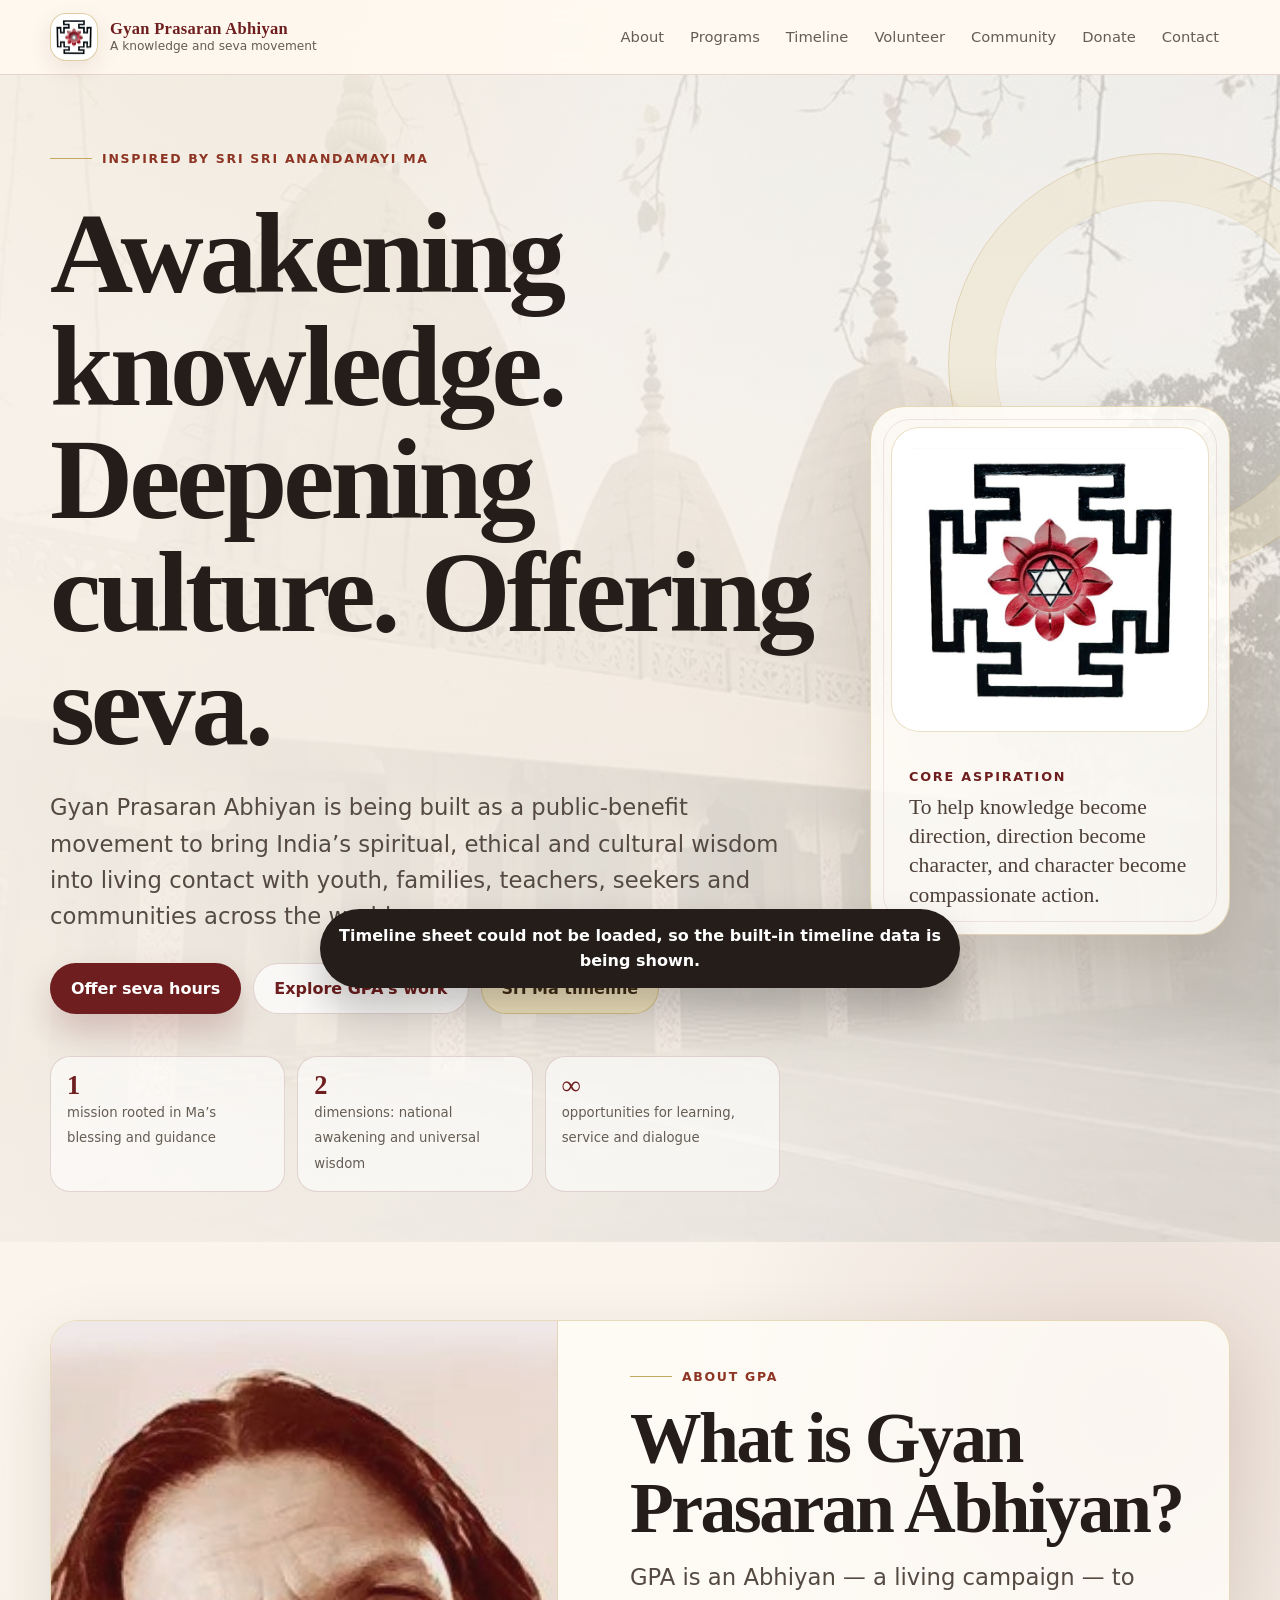
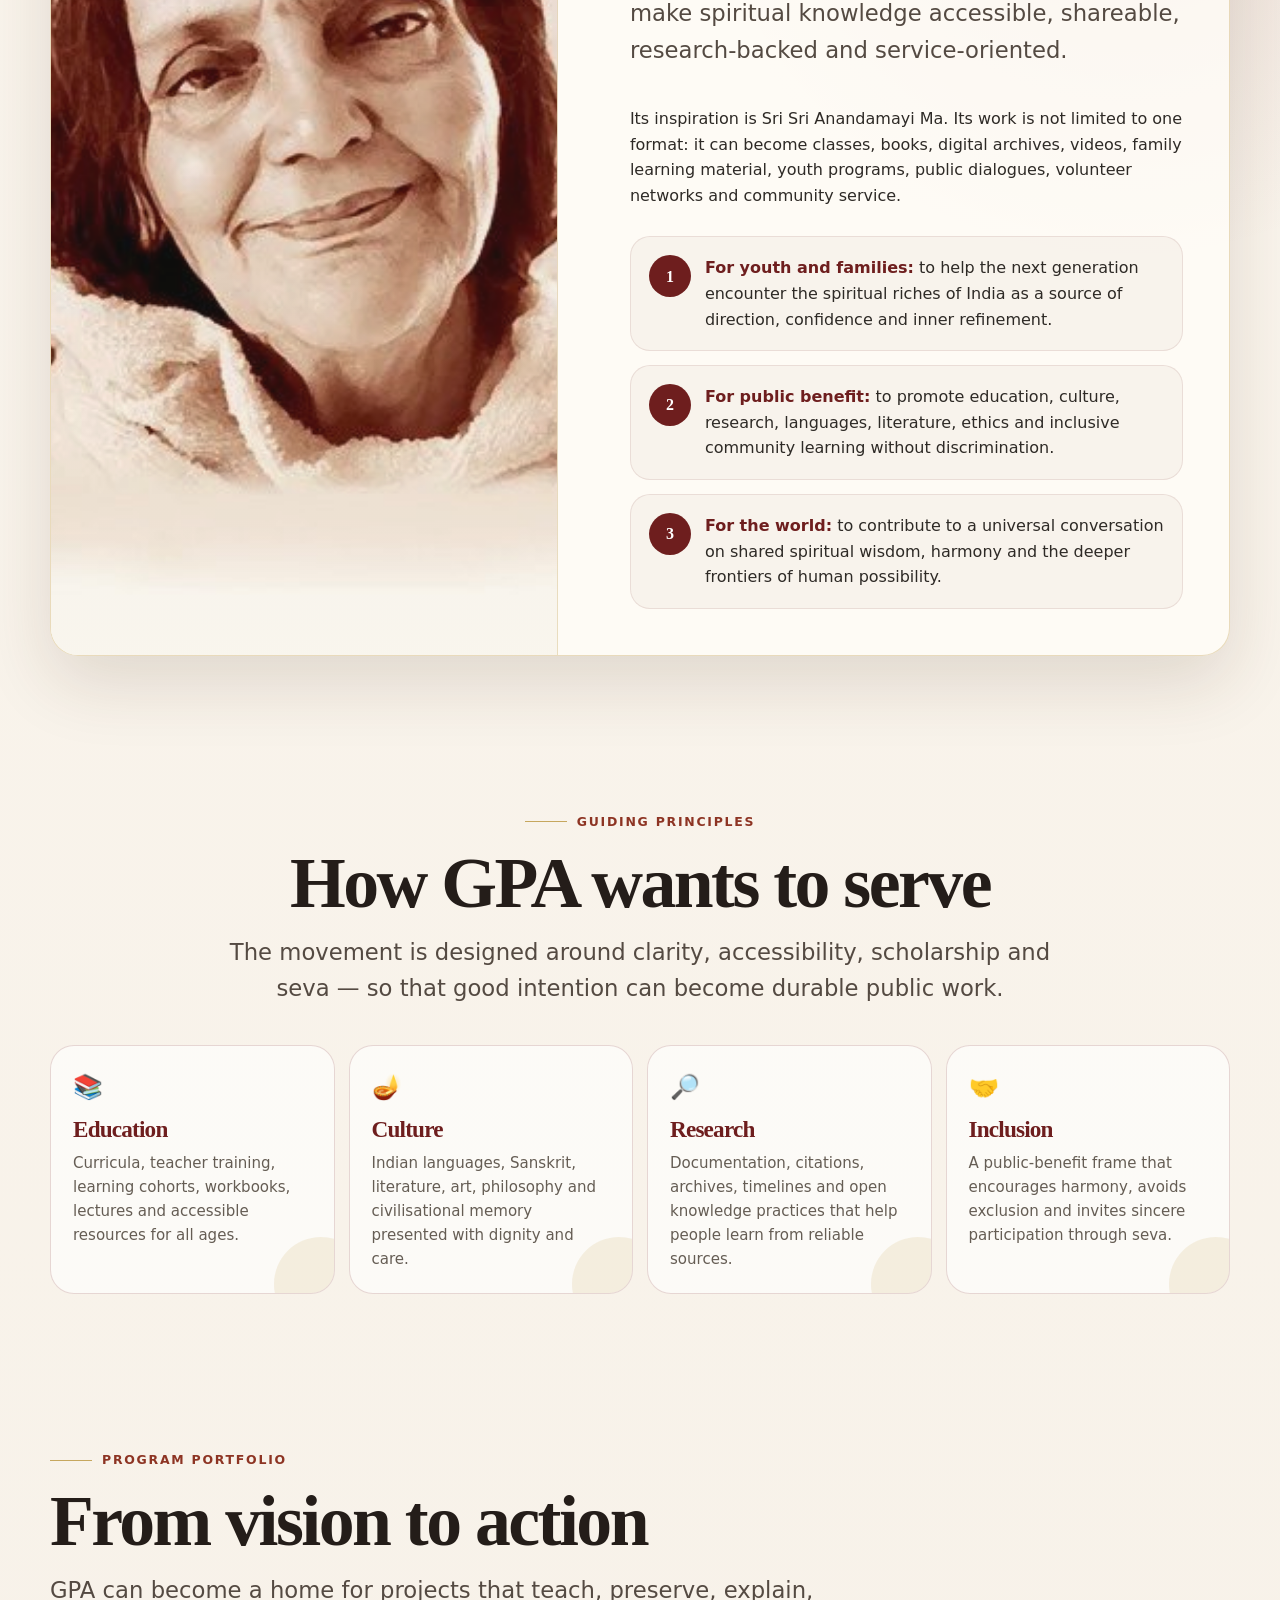
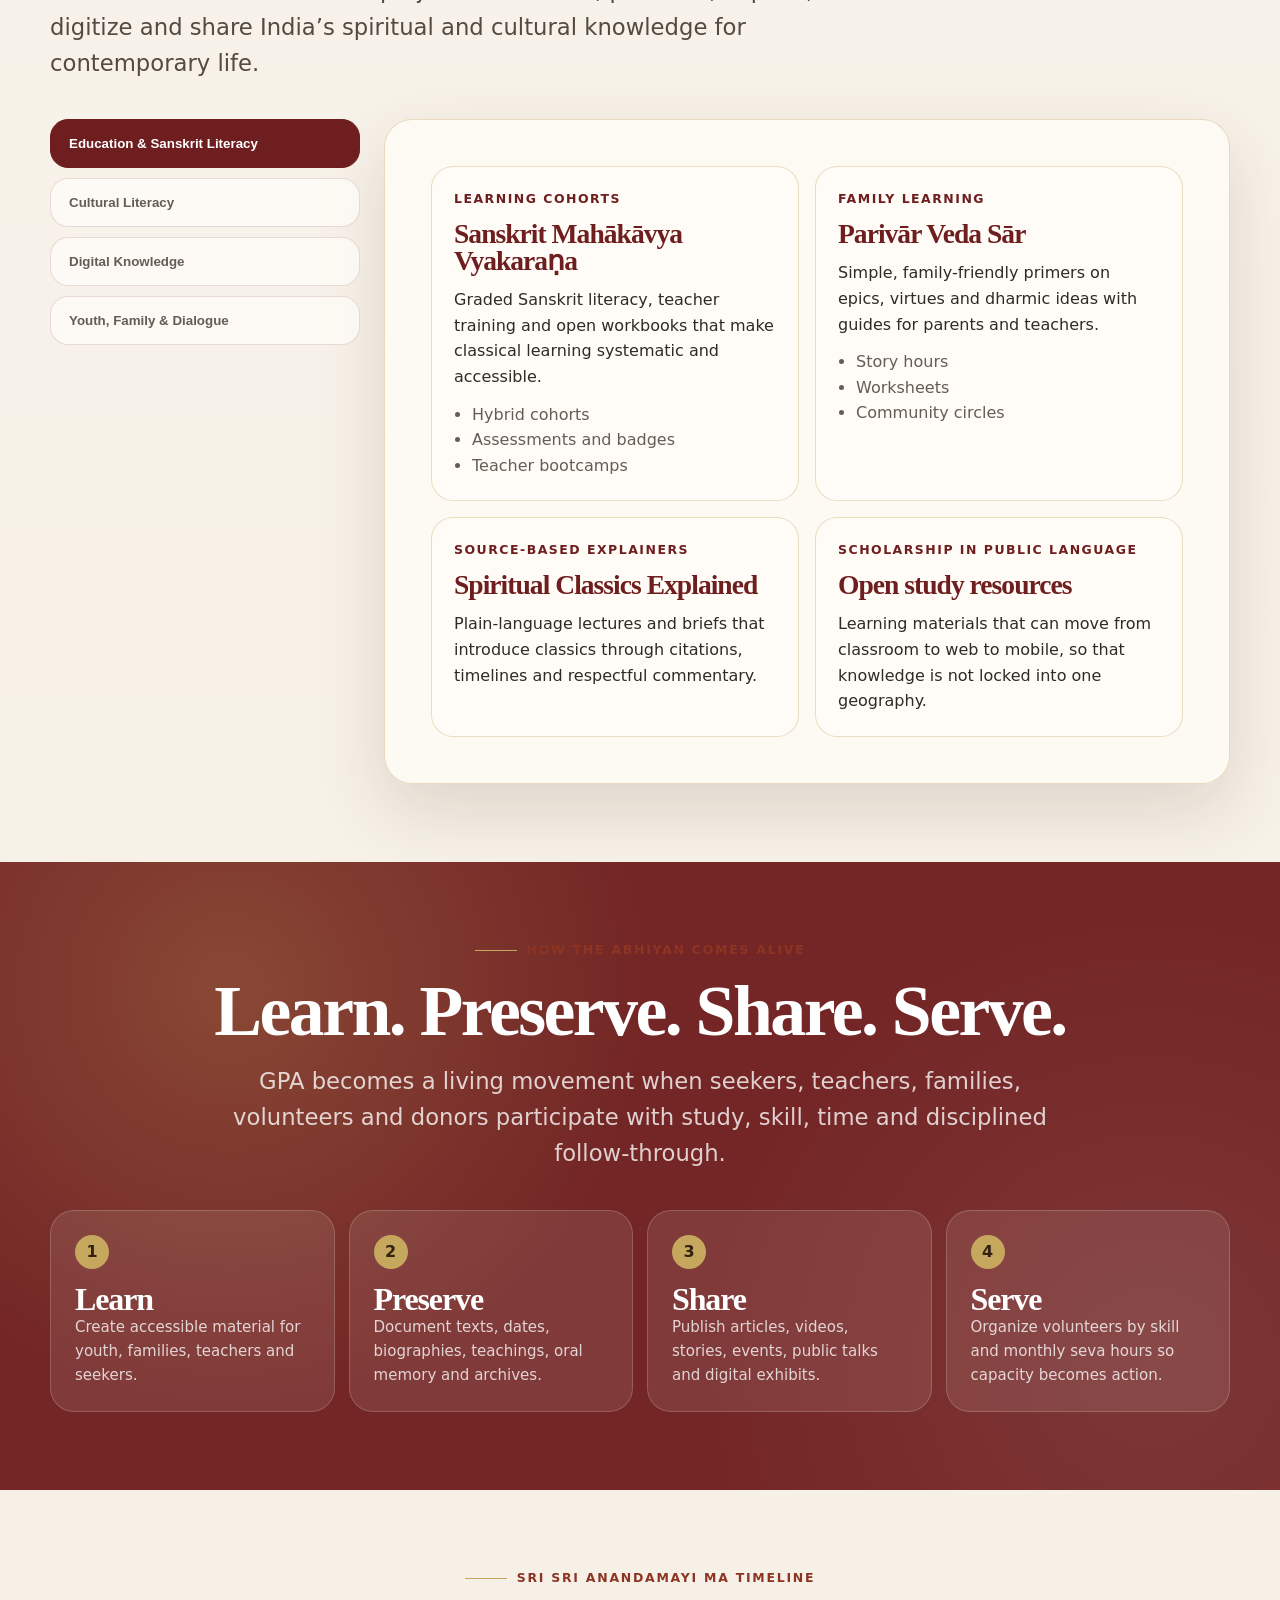
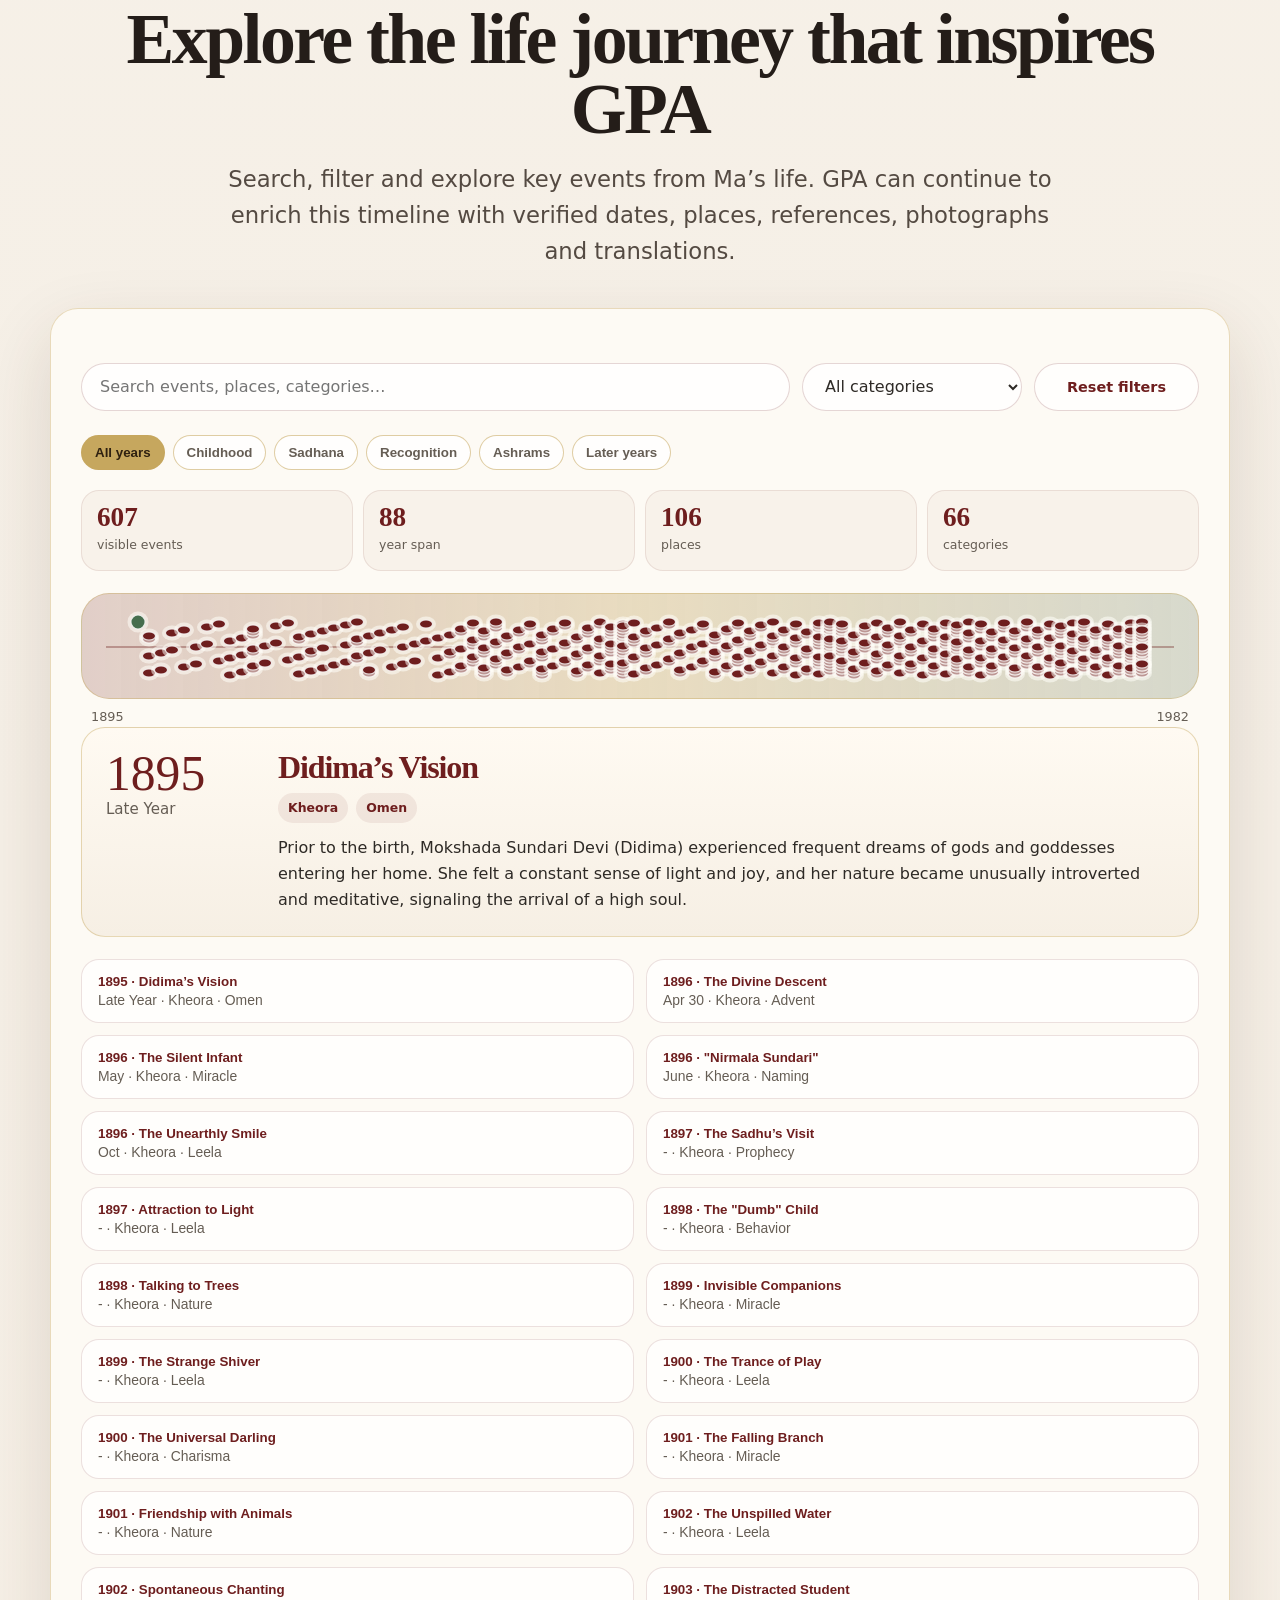
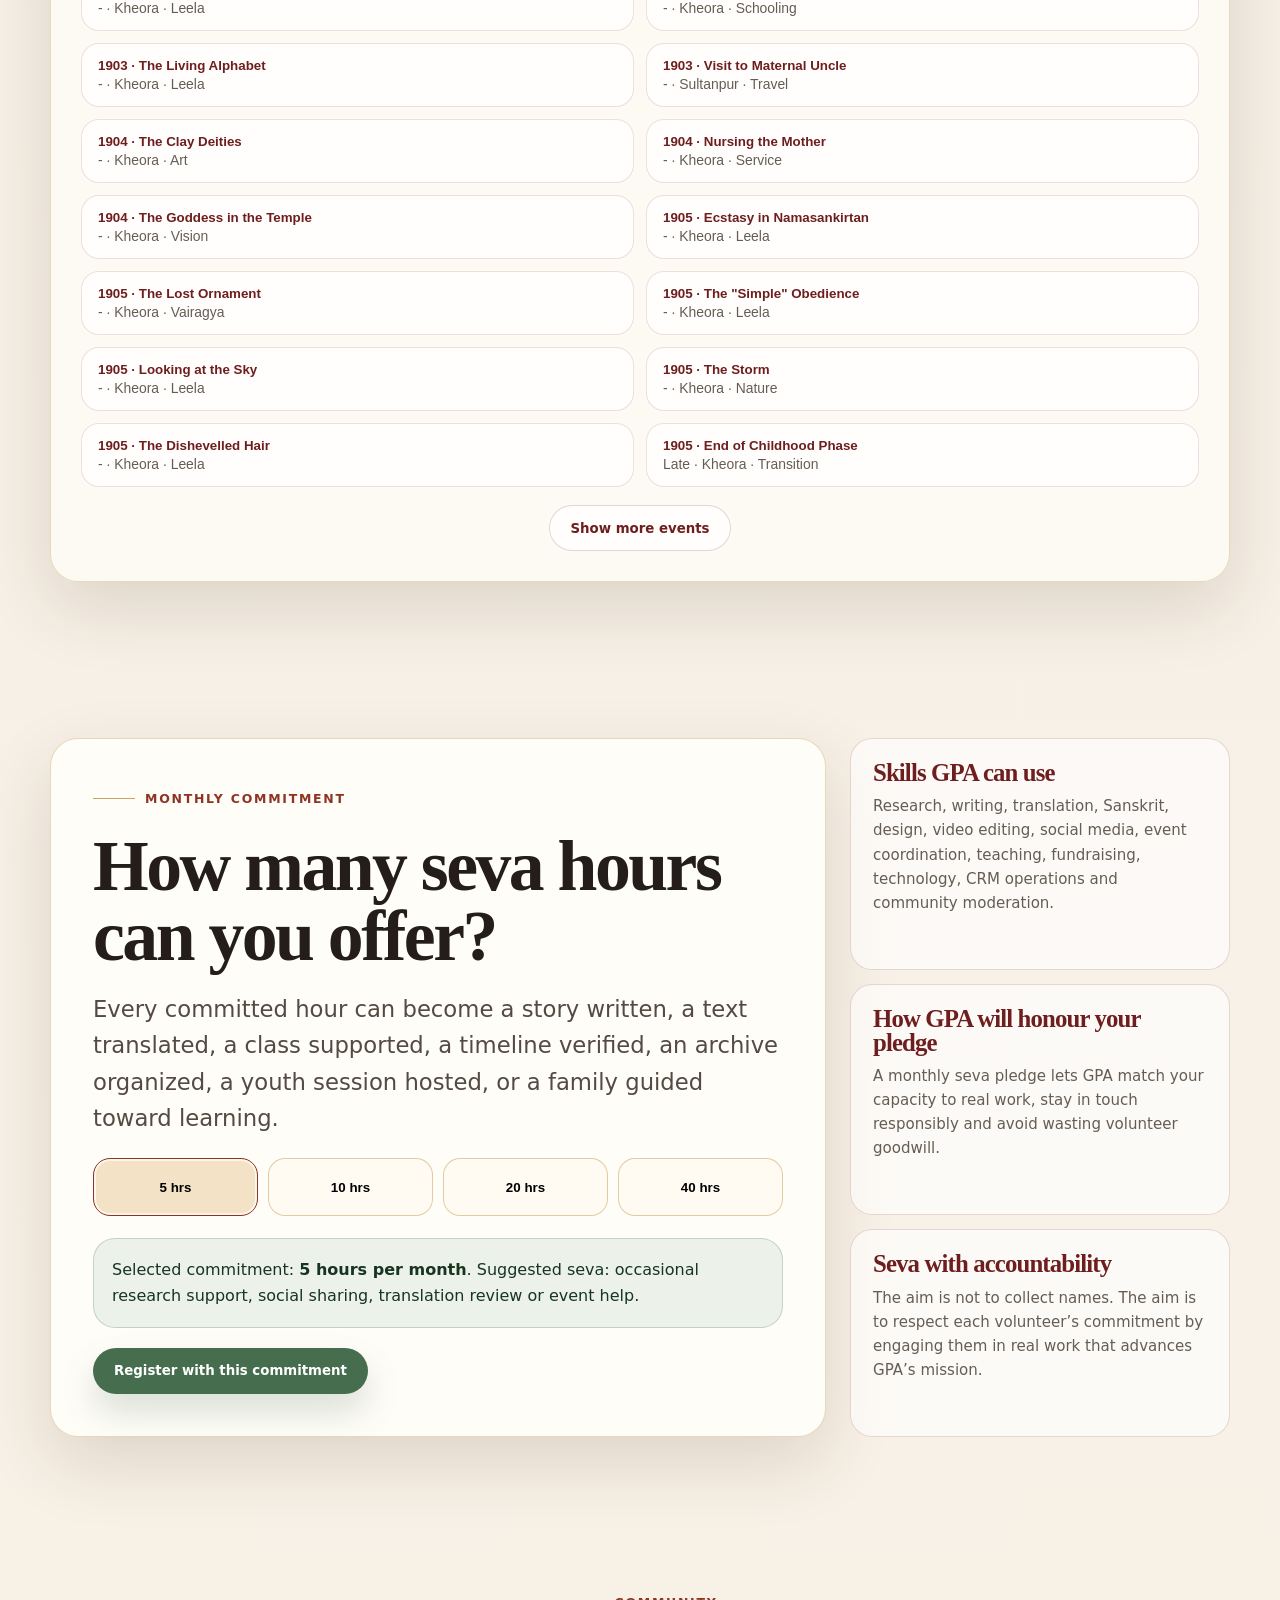
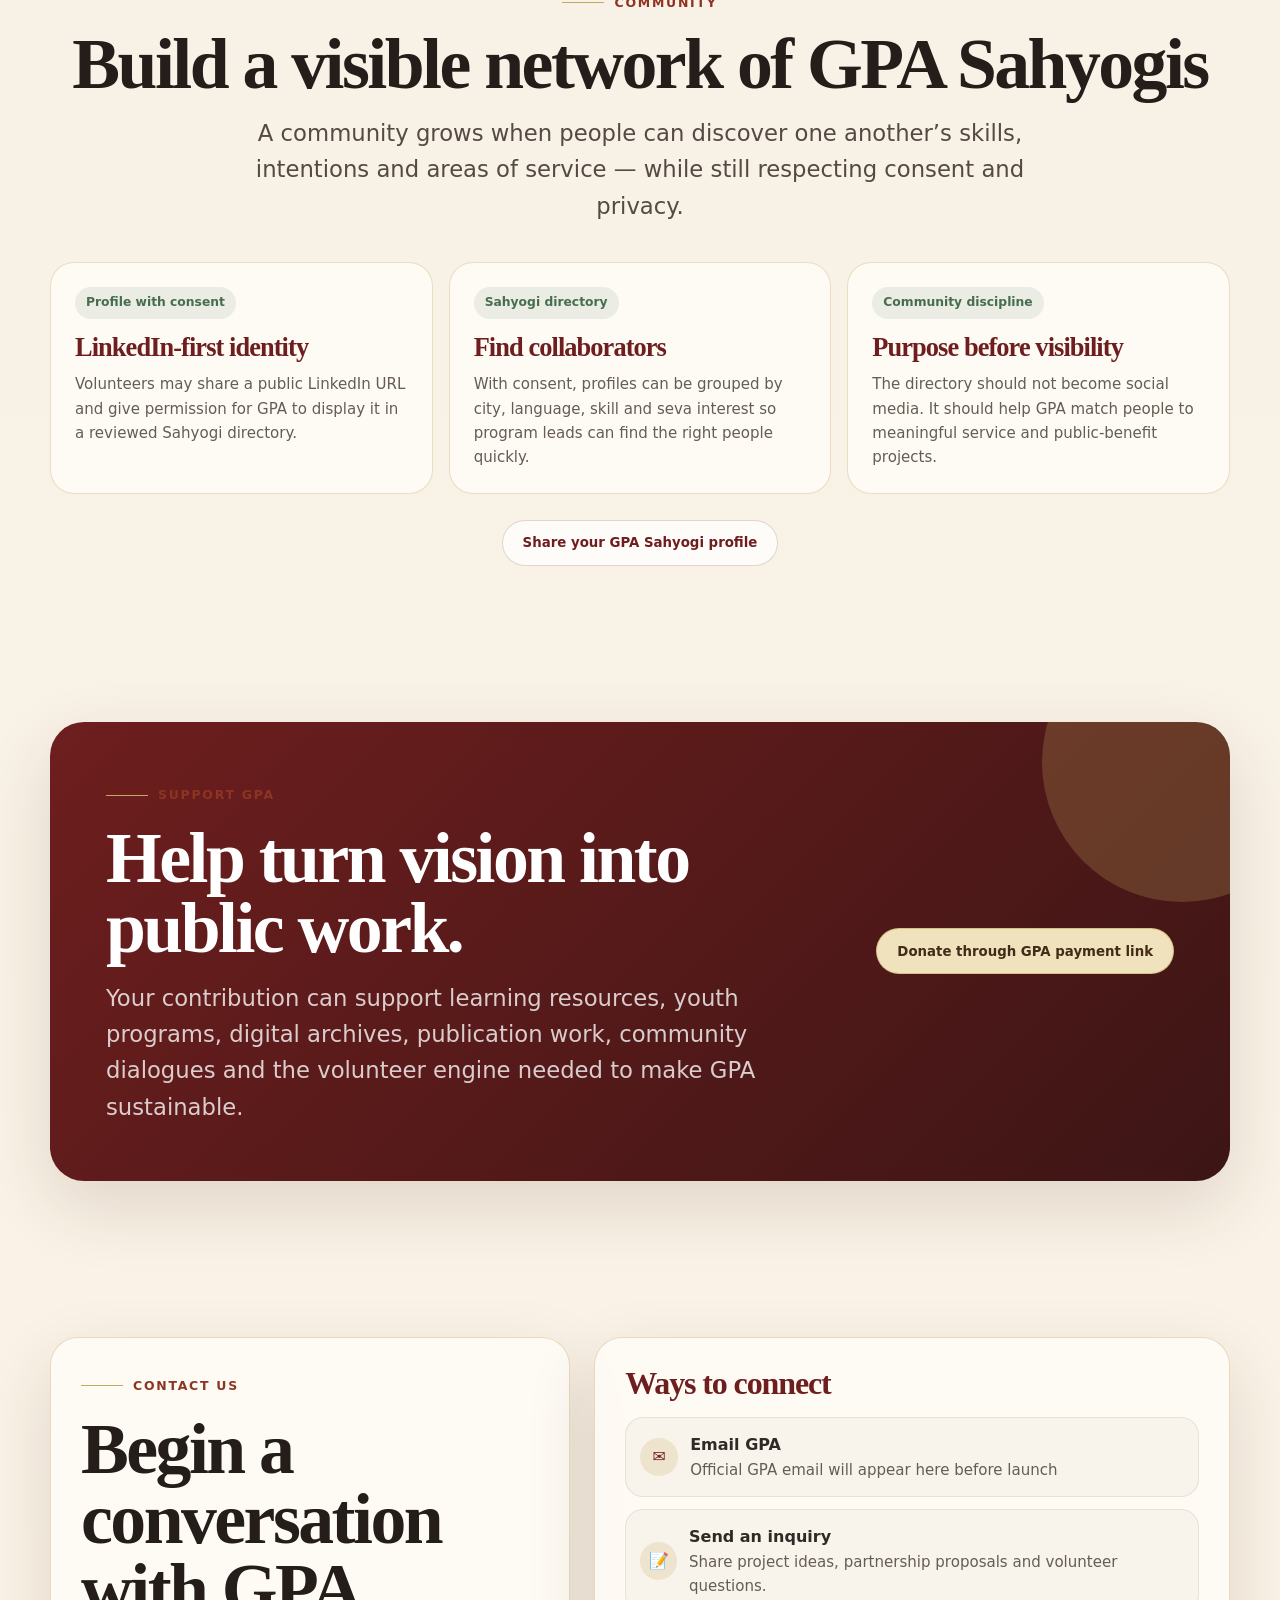
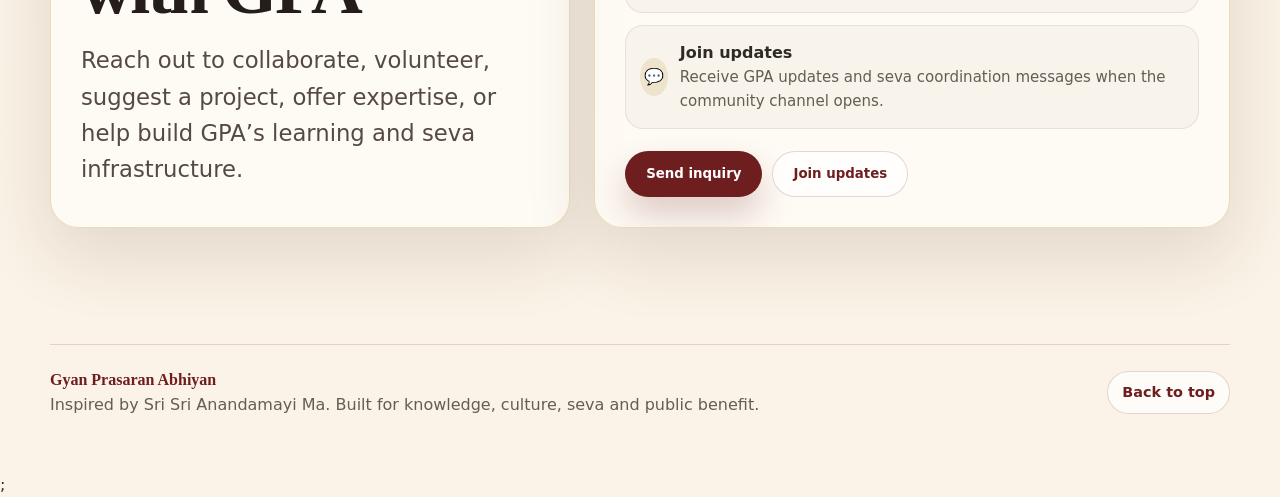
==== commit b555eddd: "Test Zoho CSV connection" ====
--- a/index.html
+++ b/index.html
@@ -1,11 +1,13 @@
 <!doctype html>
 <html lang="en">
+
 <head>
-<meta charset="utf-8" />
-<meta name="viewport" content="width=device-width, initial-scale=1" />
-<title>Gyan Prasaran Abhiyan | Knowledge, Culture & Seva</title>
-<meta name="description" content="Gyan Prasaran Abhiyan is a knowledge and seva movement inspired by Sri Sri Anandamayi Ma, dedicated to youth, culture, learning, research and universally shared spiritual wisdom." />
-<link rel="stylesheet" href="css/styles.css">
+  <meta charset="utf-8" />
+  <meta name="viewport" content="width=device-width, initial-scale=1" />
+  <title>Gyan Prasaran Abhiyan | Knowledge, Culture & Seva</title>
+  <meta name="description"
+    content="Gyan Prasaran Abhiyan is a knowledge and seva movement inspired by Sri Sri Anandamayi Ma, dedicated to youth, culture, learning, research and universally shared spiritual wisdom." />
+  <link rel="stylesheet" href="css/styles.css">
 </head>
 
 
@@ -15,7 +17,7 @@
 
 
 <body>
-<!--
+  <!--
   GPA Google Sites single-page embed.
   To wire live services, edit only GPA_CONFIG in the script near the bottom:
   - volunteerFormUrl: Zoho Form public URL
@@ -25,273 +27,463 @@
   - profileFormUrl: optional GPA community profile form URL
   - timelineCsvUrl: optional published Google Sheet CSV URL with columns Year, Date (Approx), Place, Category, Event, Detailed Narrative Description
 -->
-<div class="gpa-site" id="top">
-  <header class="topbar">
-    <div class="wrap topbar-inner">
-      <a class="brand" href="#top" aria-label="GPA home">
-        <img class="brand-mark" src="[data-uri]" alt="GPA logo" />
-        <span class="brand-copy"><strong>Gyan Prasaran Abhiyan</strong><span>A knowledge and seva movement</span></span>
-      </a>
-      <nav class="nav" aria-label="Page navigation">
-        <a href="#about">About</a>
-        <a href="#programs">Programs</a>
-        <a href="#timeline">Timeline</a>
-        <a href="#volunteer">Volunteer</a>
-        <a href="#community">Community</a>
-        <a href="#donate">Donate</a>
-        <a href="#contact">Contact</a>
-      </nav>
-    </div>
-  </header>
-
-  <main>
-    <section class="hero" aria-labelledby="hero-title">
-      <div class="wrap hero-grid">
-        <div class="hero-copy">
-          <div class="eyebrow">Inspired by Sri Sri Anandamayi Ma</div>
-          <h1 id="hero-title">Awakening knowledge. Deepening culture. Offering seva.</h1>
-          <p class="lead">Gyan Prasaran Abhiyan is being built as a public-benefit movement to bring India’s spiritual, ethical and cultural wisdom into living contact with youth, families, teachers, seekers and communities across the world.</p>
-          <div class="hero-actions">
-            <a class="btn btn-primary" href="#volunteer">Offer seva hours</a>
-            <a class="btn btn-ghost" href="#programs">Explore GPA’s work</a>
-            <a class="btn btn-gold" href="#timeline">Sri Ma timeline</a>
-          </div>
-          <div class="hero-note" aria-label="GPA focus areas">
-            <div class="metric"><strong>1</strong><span>mission rooted in Ma’s blessing and guidance</span></div>
-            <div class="metric"><strong>2</strong><span>dimensions: national awakening and universal wisdom</span></div>
-            <div class="metric"><strong>∞</strong><span>opportunities for learning, service and dialogue</span></div>
-          </div>
-        </div>
-        <aside class="hero-card" aria-label="GPA emblem and mission note">
-          <div class="logo-display"><img src="[data-uri]" alt="GPA emblem" /></div>
-          <p class="quote"><span>Core aspiration</span>To help knowledge become direction, direction become character, and character become compassionate action.</p>
-        </aside>
+  <div class="gpa-site" id="top">
+    <header class="topbar">
+      <div class="wrap topbar-inner">
+        <a class="brand" href="#top" aria-label="GPA home">
+          <img class="brand-mark"
+            src="[data-uri]"
+            alt="GPA logo" />
+          <span class="brand-copy"><strong>Gyan Prasaran Abhiyan</strong><span>A knowledge and seva
+              movement</span></span>
+        </a>
+        <nav class="nav" aria-label="Page navigation">
+          <a href="#about">About</a>
+          <a href="#programs">Programs</a>
+          <a href="#timeline">Timeline</a>
+          <a href="#volunteer">Volunteer</a>
+          <a href="#community">Community</a>
+          <a href="#donate">Donate</a>
+          <a href="#contact">Contact</a>
+        </nav>
       </div>
-    </section>
-
-    <section id="about">
-      <div class="wrap cream-card about-grid">
-        <div class="portrait-panel"><img src="[data-uri]" alt="Sri Sri Anandamayi Ma" /></div>
-        <div class="panel">
+    </header>
+
+    <main>
+      <section class="hero" aria-labelledby="hero-title">
+        <div class="wrap hero-grid">
+          <div class="hero-copy">
+            <div class="eyebrow">Inspired by Sri Sri Anandamayi Ma</div>
+            <h1 id="hero-title">Awakening knowledge. Deepening culture. Offering seva.</h1>
+            <p class="lead">Gyan Prasaran Abhiyan is being built as a public-benefit movement to bring India’s
+              spiritual, ethical and cultural wisdom into living contact with youth, families, teachers, seekers and
+              communities across the world.</p>
+            <div class="hero-actions">
+              <a class="btn btn-primary" href="#volunteer">Offer seva hours</a>
+              <a class="btn btn-ghost" href="#programs">Explore GPA’s work</a>
+              <a class="btn btn-gold" href="#timeline">Sri Ma timeline</a>
+            </div>
+            <div class="hero-note" aria-label="GPA focus areas">
+              <div class="metric"><strong>1</strong><span>mission rooted in Ma’s blessing and guidance</span></div>
+              <div class="metric"><strong>2</strong><span>dimensions: national awakening and universal wisdom</span>
+              </div>
+              <div class="metric"><strong>∞</strong><span>opportunities for learning, service and dialogue</span></div>
+            </div>
+          </div>
+          <aside class="hero-card" aria-label="GPA emblem and mission note">
+            <div class="logo-display"><img
+                src="[data-uri]"
+                alt="GPA emblem" /></div>
+            <p class="quote"><span>Core aspiration</span>To help knowledge become direction, direction become character,
+              and character become compassionate action.</p>
+          </aside>
+        </div>
+      </section>
+
+      <section id="about">
+        <div class="wrap cream-card about-grid">
+          <div class="portrait-panel"><img
+              src="[data-uri]